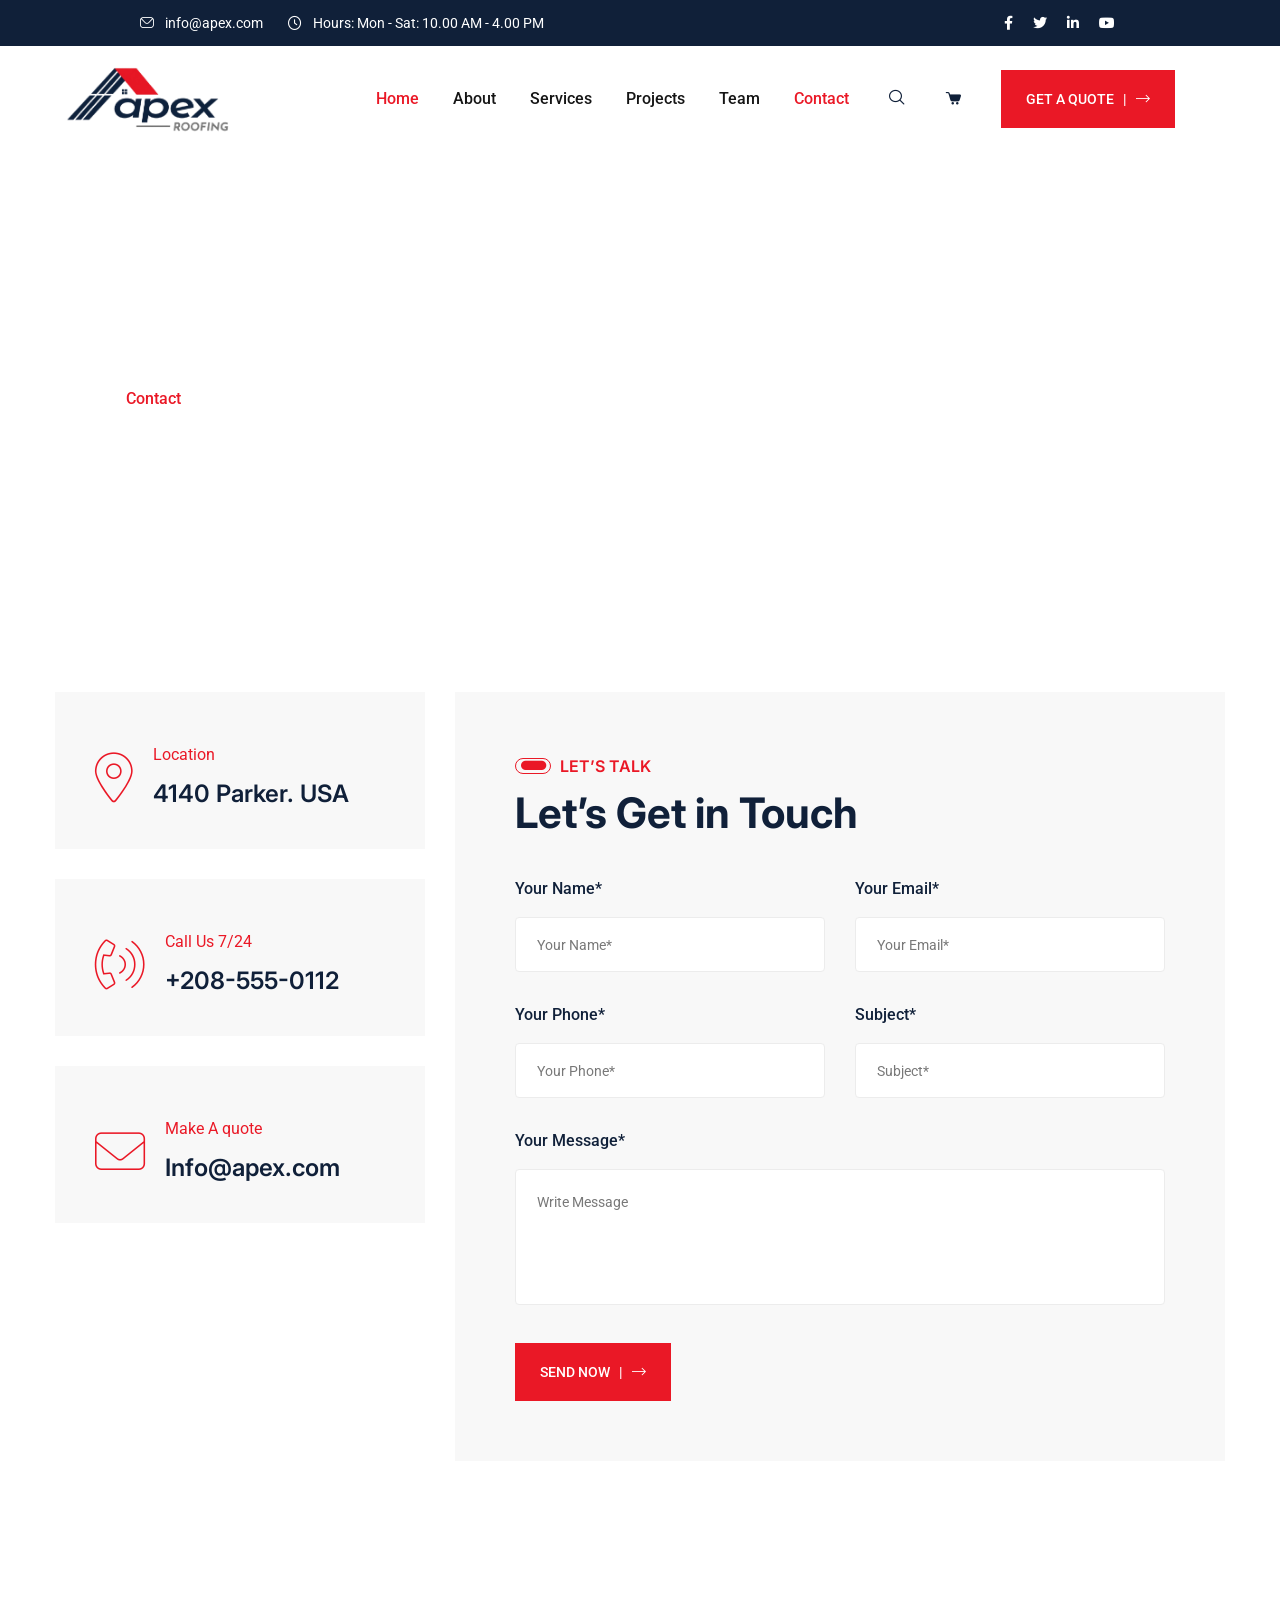
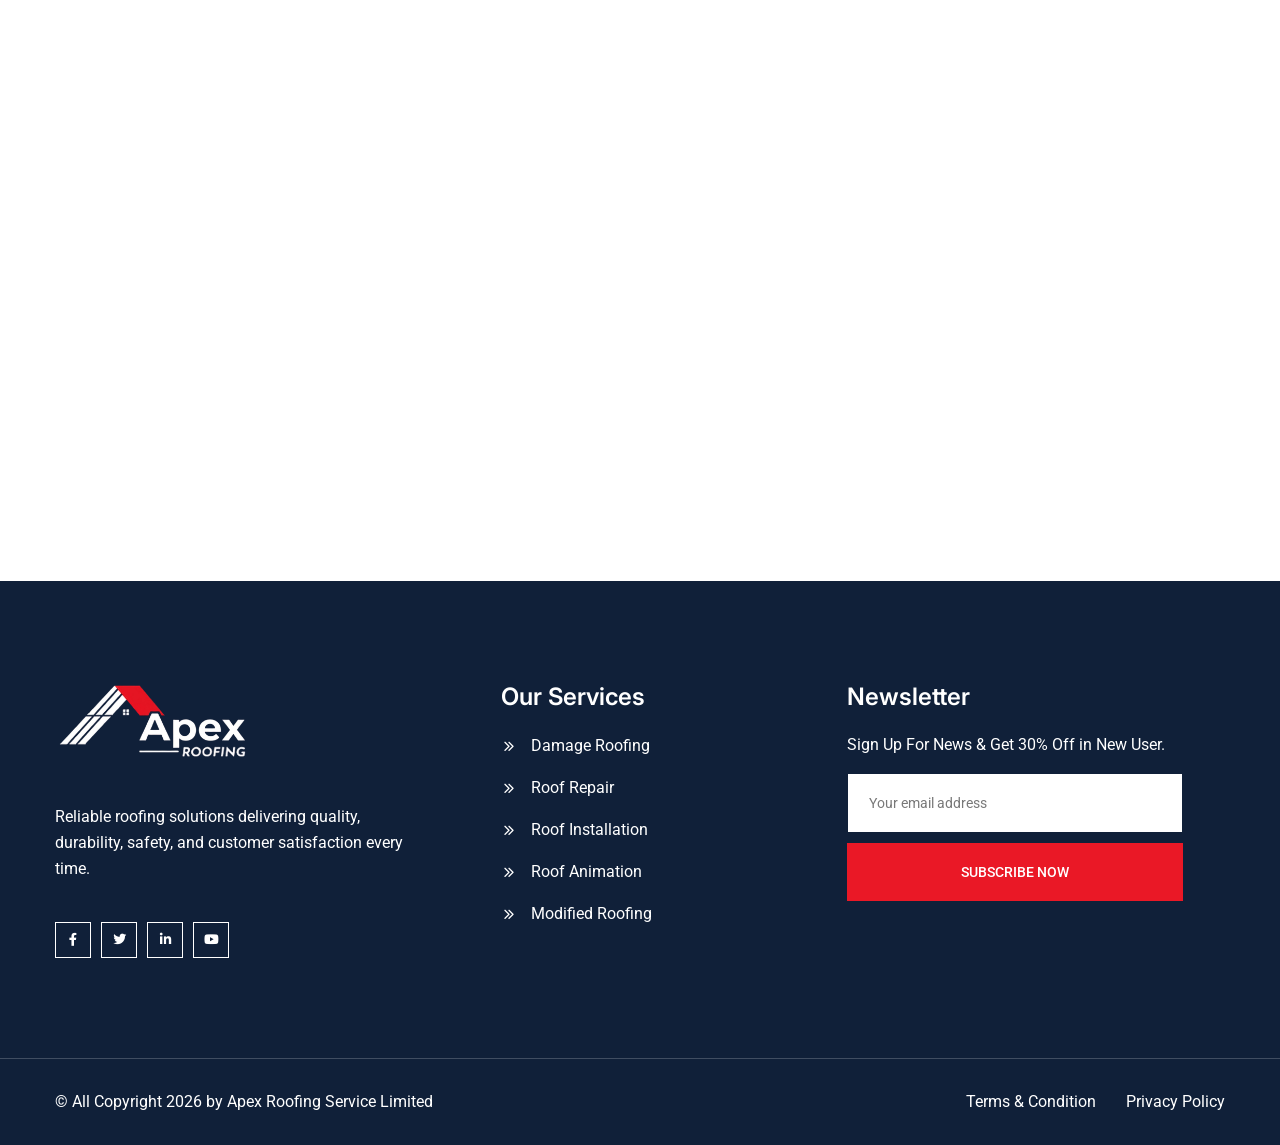
==== contact.html @ 7c9d9580 "Add files via upload" ====
<!doctype html>
<html class="no-js" lang="zxx">



<head>
   <meta charset="utf-8">
   <meta http-equiv="x-ua-compatible" content="ie=edge">
   <title>Apex - Roofing Services</title>
   <meta name="description" content="">
   <meta name="viewport" content="width=device-width, initial-scale=1">

   <!-- Place favicon.ico in the root directory -->
   <link rel="shortcut icon" type="image/x-icon" href="assets/imgs/favicon.svg">
   <!-- CSS here -->
   <link rel="stylesheet" href="assets/css/bootstrap.min.css">
   <link rel="stylesheet" href="assets/css/meanmenu.min.css">
   <link rel="stylesheet" href="assets/css/animate.css">
   <link rel="stylesheet" href="assets/css/swiper.min.css">
   <link rel="stylesheet" href="assets/css/slick.css">
   <link rel="stylesheet" href="assets/css/magnific-popup.css">
   <link rel="stylesheet" href="assets/css/fontawesome-pro.css">
   <link rel="stylesheet" href="assets/css/icomoon.css">
   <link rel="stylesheet" href="assets/css/spacing.css">
   <link rel="stylesheet" href="assets/css/main.css">
</head>

<body>

   <!-- preloader start -->
   <div id="preloader">
      <div class="bd-loader-inner">
         <div class="bd-loader">
            <span class="bd-loader-item"></span>
            <span class="bd-loader-item"></span>
            <span class="bd-loader-item"></span>
            <span class="bd-loader-item"></span>
            <span class="bd-loader-item"></span>
            <span class="bd-loader-item"></span>
            <span class="bd-loader-item"></span>
            <span class="bd-loader-item"></span>
         </div>
      </div>
   </div>
   <!-- preloader start -->

   <!-- Back to top start -->
   <div class="backtotop-wrap cursor-pointer">
      <svg class="backtotop-circle svg-content" width="100%" height="100%" viewBox="-1 -1 102 102">
         <path d="M50,1 a49,49 0 0,1 0,98 a49,49 0 0,1 0,-98" />
      </svg>
   </div>
   <!-- Back to top end -->

   <!-- search area start -->
   <div class="df-search-area">
      <div class="container">
         <div class="row">
            <div class="col-xl-12">
               <div class="df-search-form">
                  <div class="df-search-close text-center mb-20">
                     <button class="df-search-close-btn df-search-close-btn"></button>
                  </div>
                  <form action="#">
                     <div class="df-search-input mb-10">
                        <input type="text" placeholder="Search here...">
                        <button type="submit"><i class="icon-search"></i></button>
                     </div>
                     <div class="df-search-category">
                        <span>Search by : </span>
                        <a href="#">Modified Roofing , </a>
                        <a href="#">Roof Installation, </a>
                        <a href="#">Roof Cornering, </a>
                        <a href="#">Roof Renovation </a>
                     </div>
                  </form>
               </div>
            </div>
         </div>
      </div>
   </div>
   <div class="body-overlay"></div>
   <!-- search area end -->

   <!-- Offcanvas area start -->
   <div class="fix">
      <div class="offcanvas__info">
         <div class="offcanvas__wrapper">
            <div class="offcanvas__content">
               <div class="offcanvas__top mb-40 d-flex justify-content-between align-items-center">
                  <div class="offcanvas__logo">
                     <a href="dashboard.html">
                        <img src="assets/imgs/logo/logo-white.svg" alt="Header Logo">
                     </a>
                  </div>
                  <div class="offcanvas__close">
                     <button>
                        <i class="fal fa-times"></i>
                     </button>
                  </div>
               </div>
               <div class="mobile-menu fix mb-40"></div>
            </div>
         </div>
      </div>
   </div>
   <div class="offcanvas__overlay"></div>
   <div class="offcanvas__overlay-white"></div>
   <!-- Offcanvas area start -->

   <!-- Header area start -->
   <header>
      <div class="container-fluid bg-color-1">
         <div class="header-top">
            <div class="header-top-contact-info">
               <span class="email p-relative"><a href="mailto:info@apex.com">info@apex.com</a></span>
               <span class="time p-relative">Hours: Mon - Sat: 10.00 AM - 4.00 PM</span>
            </div>
            <div class="header-top-socials">
               <span><a href="#"><i class="fab fa-facebook-f"></i></a></span>
               <span><a href="#"><i class="fab fa-twitter"></i></a></span>
               <span><a href="#"><i class="fab fa-linkedin-in"></i></a></span>
               <span><a href="#"><i class="fab fa-youtube"></i></a></span>
            </div>
         </div>
      </div>
      <div id="header-sticky" class="header-area">
         <div class="large-container">
            <div class="mega-menu-wrapper">
               <div class="header-main">
                  <div class="header-left">
                     <div class="header-logo">
                        <a href="index.html">
                           <img src="assets/imgs/logo/logo.png" alt="header logo">
                        </a>
                     </div>                     
                  </div>                  
                  <div class="header-right d-flex justify-content-end">
                     <div class="mean__menu-wrapper d-none d-lg-block">
                        <div class="main-menu">
                           <nav id="mobile-menu">
                              <ul>
                                 <li class="has-dropdown active">
                                    <a href="index.html">Home</a>
                                 </li>  
                                 <li>
                                    <a href="about.html">About</a>
                                 </li>  
                                 <li>
                                    <a href="services.html">Services</a>
                                 </li>
                                 <li>
                                    <a href="projects.html">Projects</a>
                                 </li>
                                 <li>
                                    <a href="team.html">Team</a>
                                 </li>
                                 <li class="active">
                                    <a href="contact.html">Contact</a>
                                 </li>
                              </ul>
                           </nav>
                           <!-- for wp -->
                           <div class="header__hamburger ml-50 d-none">
                              <button type="button" class="hamburger-btn offcanvas-open-btn">
                                 <span>01</span>
                                 <span>01</span>
                                 <span>01</span>
                              </button>
                           </div>
                        </div>
                     </div>
                     <div class="search-toggle-open header-search my-auto">
                        <div class="search-icon">
                           <i class="icon-search"></i>
                        </div>
                     </div>
                     <div class="header-shopping-cart my-auto">
                        <div class="cart-icon">
                           <a href="#"><i class="icon-shopping-cart"></i></a>
                        </div>
                     </div>
                     <div class="header-action d-none d-xl-inline-flex gap-5">
                        <div class="header-link">
                           <a class="primary-btn-1 btn-hover" href="contact.html">
                              GET A QUOTE &nbsp; | <i class="icon-right-arrow"></i>
                              <span style="top: 147.172px; left: 108.5px;"></span>
                           </a>
                        </div>
                     </div>
                     <div class="header-action">
                        <div class="header-link-1">
                          <div class="icon">
                           <i class="fal fa-phone-volume"></i>
                          </div>
                          <div class="content">
                           <span>Call Us Now</span>
                              <h6><a href="tel:2085550112">+208-555-0112</a></h6>
                          </div>
                        </div>
                     </div>
                     <div class="header__hamburger d-xl-none my-auto">
                        <div class="sidebar__toggle">
                           <a class="bar-icon" href="javascript:void(0)">
                              <i class="fa-light fa-bars-sort"></i>
                           </a>
                        </div>
                     </div>
                  </div>
               </div>
            </div>
         </div>
      </div>
   </header>
   <!-- Header area end --> 


 <main>
   
 <!-- Breadcrumb area start --> 
<div class="breadcrumb__area theme-bg-1 p-relative pt-160 pb-160">
   <div class="breadcrumb__thumb" data-background="assets/imgs/resources/page-title-bg-1.png"></div>
   <div class="breadcrumb__thumb_2" data-background="assets/imgs/resources/page-title-bg-2.png"></div>
   <div class="breadcrumb__thumb_3" data-background="assets/imgs/shapes/shape-53.png"></div>
   <div class="small-container">
      <div class="row justify-content-center">
         <div class="col-xxl-12">
            <div class="breadcrumb__wrapper p-relative">
               <h2 class="breadcrumb__title">Contact</h2>
               <div class="breadcrumb__menu">
                  <nav>
                     <ul>
                        <li><span><a href="index.html">Home</a></span></li>
                        <li><span>Contact</span></li>
                     </ul>
                  </nav>
               </div>
            </div>
         </div>
      </div>
   </div>
</div>
 <!-- Breadcrumb area end --> 

 <section class="contact-page-section section-space">
   <div class="small-container">
      <div class="row">
         <div class="col-xxl-4 col-xl-4 col-lg-4">
            <div class="contact-p-info-area">
               <div class="contact-box mb-30">
                  <div class="icon-1">
                     <i class="fat fa-location-dot"></i>
                  </div>
                  <div class="info">
                     <span>Location</span>
                     <h4>4140 Parker. USA </h4>
                  </div>
               </div>
               <div class="contact-box mb-30">
                  <div class="icon-1">
                     <i class="fat fa-phone-volume"></i>
                  </div>
                  <div class="info">
                     <span>Call Us 7/24</span>
                     <h4><a href="tel:2085550112">+208-555-0112</a></h4>
                  </div>
               </div>
               <div class="contact-box">
                  <div class="icon-1">
                     <i class="fat fa-envelope"></i>
                  </div>
                  <div class="info">
                     <span>Make A quote</span>
                     <h4><a href="mailto:Info@apex.com">Info@apex.com</a></h4>
                  </div>
               </div>
            </div>
         </div>
         <div class="col-xxl-8 col-xl-8 col-lg-8">
            <div class="contact-page-form-area">
               <div class="title-box mb-40 wow fadeInLeft" data-wow-delay=".5s">
                  <span class="section-sub-title">LET’S TALK</span>
                  <h3 class="section-title mt-10">Let’s Get in Touch</h3>
               </div>
               <div class="contact-page-form">
                  <form action="#">
                     <div class="row">
                        <div class="col-lg-6">
                           <label>Your Name*</label>
                           <input type="text" placeholder="Your Name*" required>
                        </div>
                        <div class="col-lg-6">
                           <label>Your Email*</label>
                           <input type="email" placeholder="Your Email*" required>
                        </div>
                        <div class="col-lg-6">
                           <label>Your Phone*</label>
                           <input type="tel" placeholder="Your Phone*" required>
                        </div>
                        <div class="col-lg-6">
                           <label>Subject*</label>
                           <input type="text" placeholder="Subject*" required>
                        </div>
                        <div class="col-lg-12">
                           <label>Your Message*</label>
                           <textarea name="message" placeholder="Write Message" required></textarea>
                        </div>
                        <div class="col-lg-12">
                           <button  type="submit" class="primary-btn-1 btn-hover">
                              Send Now &nbsp; | <i class="icon-right-arrow"></i>
                              <span style="top: 147.172px; left: 108.5px;"></span>
                           </button>
                        </div>
                     </div>
                  </form>
               </div>
            </div>
         </div>
      </div>
   </div>
 </section>

 <div class="container-fluid g-0 fix">
   <div class="row">
      <div class="col-xxl-12">
         <div class="contact-map">
            <iframe src="https://www.google.com/maps/embed?pb=!1m14!1m12!1m3!1d4216.433331900906!2d90.36996032419312!3d23.83718617432321!2m3!1f0!2f0!3f0!3m2!1i1024!2i768!4f13.1!5e0!3m2!1sen!2sbd!4v1693682874850!5m2!1sen!2sbd"></iframe>
         </div>
      </div>
   </div>
</div>


 </main>     

   <!-- Footer area start -->
   <footer>
      <div class="footer-main bg-color-1">
         <div class="footer-top section-space-medium">
            <div class="small-container">
               <div class="row g-4">
                  <div class="col-xxl-3 col-xl-3 col-lg-3 col-md-6">
                     <div class="footer-widget-1">
                        <figure class="image">
                           <img style="width:200px;" src="assets/imgs/logo/logowhite.png" alt="">
                        </figure>
                        <p class="mt-40 mb-40">
                           Reliable roofing solutions delivering quality, durability, safety, and customer satisfaction every time.
                        </p>
                        <div class="footer-socials">
                           <span><a href="#"><i class="fab fa-facebook-f"></i></a></span>
                           <span><a href="#"><i class="fab fa-twitter"></i></a></span>
                           <span><a href="#"><i class="fab fa-linkedin-in"></i></a></span>
                           <span><a href="#"><i class="fab fa-youtube"></i></a></span>
                        </div>
                     </div>
                  </div>
                  <div class="col-xxl-3 col-xl-3 col-lg-3 col-md-6">
                     <div class="footer-widget-2 pl-50">
                        <h4 class="mb-20 footer-title">Our Services</h4>
                        <ul class="service-list">
                           <li><a href="service-details.html">Damage Roofing</a></li>
                           <li><a href="service-details.html">Roof Repair</a></li>
                           <li><a href="service-details.html">Roof Installation</a></li>
                           <li><a href="service-details.html">Roof Animation</a></li>
                           <li><a href="service-details.html">Modified Roofing</a></li>
                        </ul>
                     </div>
                  </div>
                  <div class="col-xxl-3 col-xl-3 col-lg-3 col-md-6">
                     <div class="footer-widget-4 pr-30">
                        <h4 class="mb-20 footer-title">Newsletter</h4>
                        <p>Sign Up For News & Get 30% Off
                           in New User.</p>
                         <div class="footer-subscribe">
                           <form action="#">
                              <input type="email" name="email" placeholder="Your email address" required>
                              <button  type="submit" class="primary-btn-1 btn-hover">
                                 SUBSCRIBE NOW
                                 <span style="top: 147.172px; left: 108.5px;"></span>
                              </button>
                           </form>
                         </div>  
                     </div>
                  </div>
               </div>
            </div>
         </div>
         <div class="small-container">
            <div class="footer-bottom pt-30 pb-30">
               <div class="left-area">
                  <span>© All Copyright 2026 by <a href="#">Apex Roofing Service Limited</a></span>
               </div>
               <div class="right-area">
                  <span><a href="#">Terms & Condition</a></span>
                  <span><a href="#">Privacy Policy</a></span>
               </div>
            </div> 
         </div>     
      </div>
   </footer>
   <!-- Footer area end -->
   

   <!-- JS here -->
   <script src="assets/js/jquery-3.6.0.min.js"></script>
   <script src="assets/js/waypoints.min.js"></script>
   <script src="assets/js/bootstrap.bundle.min.js"></script>
   <script src="assets/js/meanmenu.min.js"></script>
   <script src="assets/js/swiper.min.js"></script>
   <script src="assets/js/slick.min.js"></script>
   <script src="assets/js/magnific-popup.min.js"></script>
   <script src="assets/js/counterup.js"></script>
   <script src="assets/js/wow.js"></script>
   <script src="assets/js/main.js"></script>

</body>


</html>
---- assets/css/icomoon.css ----
@font-face {
  font-family: 'icomoon';
  src:  url('../fonts/icomoone747.eot?9goitm');
  src:  url('../fonts/icomoone747.eot?9goitm#iefix') format('embedded-opentype'),
    url('../fonts/icomoone747.ttf?9goitm') format('truetype'),
    url('../fonts/icomoone747.woff?9goitm') format('woff');
  font-weight: normal;
  font-style: normal;
  font-display: block;
}

[class^="icon-"], [class*=" icon-"] {
  /* use !important to prevent issues with browser extensions that change fonts */
  font-family: 'icomoon' !important;
  speak: never;
  font-style: normal;
  font-weight: normal;
  font-variant: normal;
  text-transform: none;
  line-height: 1;

  /* Better Font Rendering =========== */
  -webkit-font-smoothing: antialiased;
  -moz-osx-font-smoothing: grayscale;
}

.icon-roof-9:before {
  content: "\e92d";
}
.icon-shape:before {
  content: "\e92c";
}
.icon-arrow-left-angle:before {
  content: "\e900";
}
.icon-arrow-right-angle:before {
  content: "\e901";
}
.icon-arrow-right-double:before {
  content: "\e902";
}
.icon-arrow-up:before {
  content: "\e903";
}
.icon-calendar:before {
  content: "\e904";
}
.icon-calendar-1:before {
  content: "\e905";
}
.icon-call:before {
  content: "\e906";
}
.icon-comma-double:before {
  content: "\e907";
}
.icon-dollar-tag:before {
  content: "\e908";
}
.icon-download:before {
  content: "\e909";
}
.icon-email:before {
  content: "\e90a";
}
.icon-engineer:before {
  content: "\e90b";
}
.icon-hammer:before {
  content: "\e90c";
}
.icon-help:before {
  content: "\e90d";
}
.icon-home:before {
  content: "\e90e";
}
.icon-home-1:before {
  content: "\e90f";
}
.icon-mail:before {
  content: "\e910";
}
.icon-map-pin:before {
  content: "\e911";
}
.icon-phone:before {
  content: "\e912";
}
.icon-play:before {
  content: "\e913";
}
.icon-prize:before {
  content: "\e914";
}
.icon-prize-1:before {
  content: "\e915";
}
.icon-prize-box:before {
  content: "\e916";
}
.icon-quote:before {
  content: "\e917";
}
.icon-right-arrow:before {
  content: "\e918";
}
.icon-roof:before {
  content: "\e919";
}
.icon-roof-2:before {
  content: "\e91a";
}
.icon-roof-3:before {
  content: "\e91b";
}
.icon-roof-4:before {
  content: "\e91c";
}
.icon-roof-5:before {
  content: "\e91d";
}
.icon-roof-6:before {
  content: "\e91e";
}
.icon-roof-7:before {
  content: "\e91f";
}
.icon-roof-8:before {
  content: "\e920";
}
.icon-round-check:before {
  content: "\e921";
}
.icon-search:before {
  content: "\e922";
}
.icon-search-1:before {
  content: "\e923";
}
.icon-share:before {
  content: "\e924";
}
.icon-shopping-cart:before {
  content: "\e925";
}
.icon-tag:before {
  content: "\e926";
}
.icon-target:before {
  content: "\e927";
}
.icon-team:before {
  content: "\e928";
}
.icon-team-1:before {
  content: "\e929";
}
.icon-user-1:before {
  content: "\e92a";
}
.icon-watch:before {
  content: "\e92b";
}
---- assets/css/spacing.css ----
.mt-5{
    margin-top:5px !important
}
.mt-10{
    margin-top:10px
}
.mt-15{
    margin-top:15px
}
.mt-20{
    margin-top:20px
}
.mt-25{
    margin-top:25px
}
.mt-30{
    margin-top:30px
}
.mt-35{
    margin-top:35px
}
.mt-40{
    margin-top:40px
}
.mt-45{
    margin-top:45px
}
.mt-50{
    margin-top:50px
}
.mt-55{
    margin-top:55px
}
.mt-60{
    margin-top:60px
}
.mt-65{
    margin-top:65px
}
.mt-70{
    margin-top:70px
}
.mt-75{
    margin-top:75px
}
.mt-80{
    margin-top:80px
}
.mt-85{
    margin-top:85px
}
.mt-90{
    margin-top:90px
}
.mt-95{
    margin-top:95px
}
.mt-100{
    margin-top:100px
}
.mt-105{
    margin-top:105px
}
.mt-110{
    margin-top:110px
}
.mt-115{
    margin-top:115px
}
.mt-120{
    margin-top:120px
}
.mt-125{
    margin-top:125px
}
.mt-130{
    margin-top:130px
}
.mt-135{
    margin-top:135px
}
.mt-140{
    margin-top:140px
}
.mt-145{
    margin-top:145px
}
.mt-150{
    margin-top:150px
}
.mt-155{
    margin-top:155px
}
.mt-160{
    margin-top:160px
}
.mt-165{
    margin-top:165px
}
.mt-170{
    margin-top:170px
}
.mt-175{
    margin-top:175px
}
.mt-180{
    margin-top:180px
}
.mt-185{
    margin-top:185px
}
.mt-190{
    margin-top:190px
}
.mt-195{
    margin-top:195px
}
.mt-200{
    margin-top:200px
}
.mb-5{
    margin-bottom:5px !important
}
.mb-10{
    margin-bottom:10px
}
.mb-15{
    margin-bottom:15px
}
.mb-20{
    margin-bottom:20px
}
.mb-25{
    margin-bottom:25px
}
.mb-30{
    margin-bottom:30px
}
.mb-35{
    margin-bottom:35px
}
.mb-40{
    margin-bottom:40px
}
.mb-45{
    margin-bottom:45px
}
.mb-50{
    margin-bottom:50px
}
.mb-55{
    margin-bottom:55px
}
.mb-60{
    margin-bottom:60px
}
.mb-65{
    margin-bottom:65px
}
.mb-70{
    margin-bottom:70px
}
.mb-75{
    margin-bottom:75px
}
.mb-80{
    margin-bottom:80px
}
.mb-85{
    margin-bottom:85px
}
.mb-90{
    margin-bottom:90px
}
.mb-95{
    margin-bottom:95px
}
.mb-100{
    margin-bottom:100px
}
.mb-105{
    margin-bottom:105px
}
.mb-110{
    margin-bottom:110px
}
.mb-115{
    margin-bottom:115px
}
.mb-120{
    margin-bottom:120px
}
.mb-125{
    margin-bottom:125px
}
.mb-130{
    margin-bottom:130px
}
.mb-135{
    margin-bottom:135px
}
.mb-140{
    margin-bottom:140px
}
.mb-145{
    margin-bottom:145px
}
.mb-150{
    margin-bottom:150px
}
.mb-155{
    margin-bottom:155px
}
.mb-160{
    margin-bottom:160px
}
.mb-165{
    margin-bottom:165px
}
.mb-170{
    margin-bottom:170px
}
.mb-175{
    margin-bottom:175px
}
.mb-180{
    margin-bottom:180px
}
.mb-185{
    margin-bottom:185px
}
.mb-190{
    margin-bottom:190px
}
.mb-195{
    margin-bottom:195px
}
.mb-200{
    margin-bottom:200px
}
.ml-5{
    margin-inline-start:5px
}
.ml-10{
    margin-inline-start:10px
}
.ml-15{
    margin-inline-start:15px
}
.ml-20{
    margin-inline-start:20px
}
.ml-25{
    margin-inline-start:25px
}
.ml-30{
    margin-inline-start:30px
}
.ml-35{
    margin-inline-start:35px
}
.ml-40{
    margin-inline-start:40px
}
.ml-45{
    margin-inline-start:45px
}
.ml-50{
    margin-inline-start:50px
}
.ml-55{
    margin-inline-start:55px
}
.ml-60{
    margin-inline-start:60px
}
.ml-65{
    margin-inline-start:65px
}
.ml-70{
    margin-inline-start:70px
}
.ml-75{
    margin-inline-start:75px
}
.ml-80{
    margin-inline-start:80px
}
.ml-85{
    margin-inline-start:85px
}
.ml-90{
    margin-inline-start:90px
}
.ml-95{
    margin-inline-start:95px
}
.ml-100{
    margin-inline-start:100px
}
.ml-105{
    margin-inline-start:105px
}
.ml-110{
    margin-inline-start:110px
}
.ml-115{
    margin-inline-start:115px
}
.ml-120{
    margin-inline-start:120px
}
.ml-125{
    margin-inline-start:125px
}
.ml-130{
    margin-inline-start:130px
}
.ml-135{
    margin-inline-start:135px
}
.ml-140{
    margin-inline-start:140px
}
.ml-145{
    margin-inline-start:145px
}
.ml-150{
    margin-inline-start:150px
}
.ml-155{
    margin-inline-start:155px
}
.ml-160{
    margin-inline-start:160px
}
.ml-165{
    margin-inline-start:165px
}
.ml-170{
    margin-inline-start:170px
}
.ml-175{
    margin-inline-start:175px
}
.ml-180{
    margin-inline-start:180px
}
.ml-185{
    margin-inline-start:185px
}
.ml-190{
    margin-inline-start:190px
}
.ml-195{
    margin-inline-start:195px
}
.ml-200{
    margin-inline-start:200px
}
.mr-5{
    margin-inline-end:5px
}
.mr-10{
    margin-inline-end:10px
}
.mr-15{
    margin-inline-end:15px
}
.mr-20{
    margin-inline-end:20px
}
.mr-25{
    margin-inline-end:25px
}
.mr-30{
    margin-inline-end:30px
}
.mr-35{
    margin-inline-end:35px
}
.mr-40{
    margin-inline-end:40px
}
.mr-45{
    margin-inline-end:45px
}
.mr-50{
    margin-inline-end:50px
}
.mr-55{
    margin-inline-end:55px
}
.mr-60{
    margin-inline-end:60px
}
.mr-65{
    margin-inline-end:65px
}
.mr-70{
    margin-inline-end:70px
}
.mr-75{
    margin-inline-end:75px
}
.mr-80{
    margin-inline-end:80px
}
.mr-85{
    margin-inline-end:85px
}
.mr-90{
    margin-inline-end:90px
}
.mr-95{
    margin-inline-end:95px
}
.mr-100{
    margin-inline-end:100px
}
.mr-105{
    margin-inline-end:105px
}
.mr-110{
    margin-inline-end:110px
}
.mr-115{
    margin-inline-end:115px
}
.mr-120{
    margin-inline-end:120px
}
.mr-125{
    margin-inline-end:125px
}
.mr-130{
    margin-inline-end:130px
}
.mr-135{
    margin-inline-end:135px
}
.mr-140{
    margin-inline-end:140px
}
.mr-145{
    margin-inline-end:145px
}
.mr-150{
    margin-inline-end:150px
}
.mr-155{
    margin-inline-end:155px
}
.mr-160{
    margin-inline-end:160px
}
.mr-165{
    margin-inline-end:165px
}
.mr-170{
    margin-inline-end:170px
}
.mr-175{
    margin-inline-end:175px
}
.mr-180{
    margin-inline-end:180px
}
.mr-185{
    margin-inline-end:185px
}
.mr-190{
    margin-inline-end:190px
}
.mr-195{
    margin-inline-end:195px
}
.mr-200{
    margin-inline-end:200px
}
.pt-5{
    padding-top:5px !important
}
.pt-10{
    padding-top:10px
}
.pt-15{
    padding-top:15px
}
.pt-20{
    padding-top:20px
}
.pt-25{
    padding-top:25px
}
.pt-30{
    padding-top:30px
}
.pt-35{
    padding-top:35px
}
.pt-40{
    padding-top:40px
}
.pt-45{
    padding-top:45px
}
.pt-50{
    padding-top:50px
}
.pt-55{
    padding-top:55px
}
.pt-60{
    padding-top:60px
}
.pt-65{
    padding-top:65px
}
.pt-70{
    padding-top:70px
}
.pt-75{
    padding-top:75px
}
.pt-80{
    padding-top:80px
}
.pt-85{
    padding-top:85px
}
.pt-90{
    padding-top:90px
}
.pt-95{
    padding-top:95px
}
.pt-100{
    padding-top:100px
}
.pt-105{
    padding-top:105px
}
.pt-110{
    padding-top:110px
}
.pt-115{
    padding-top:115px
}
.pt-120{
    padding-top:120px
}
.pt-125{
    padding-top:125px
}
.pt-130{
    padding-top:130px
}
.pt-135{
    padding-top:135px
}
.pt-140{
    padding-top:140px
}
.pt-145{
    padding-top:145px
}
.pt-150{
    padding-top:150px
}
.pt-155{
    padding-top:155px
}
.pt-160{
    padding-top:160px
}
.pt-165{
    padding-top:165px
}
.pt-170{
    padding-top:170px
}
.pt-175{
    padding-top:175px
}
.pt-180{
    padding-top:180px
}
.pt-185{
    padding-top:185px
}
.pt-190{
    padding-top:190px
}
.pt-195{
    padding-top:195px
}
.pt-200{
    padding-top:200px
}
.pb-5{
    padding-bottom:5px !important
}
.pb-10{
    padding-bottom:10px
}
.pb-15{
    padding-bottom:15px
}
.pb-20{
    padding-bottom:20px
}
.pb-25{
    padding-bottom:25px
}
.pb-30{
    padding-bottom:30px
}
.pb-35{
    padding-bottom:35px
}
.pb-40{
    padding-bottom:40px
}
.pb-45{
    padding-bottom:45px
}
.pb-50{
    padding-bottom:50px
}
.pb-55{
    padding-bottom:55px
}
.pb-60{
    padding-bottom:60px
}
.pb-65{
    padding-bottom:65px
}
.pb-70{
    padding-bottom:70px
}
.pb-75{
    padding-bottom:75px
}
.pb-80{
    padding-bottom:80px
}
.pb-85{
    padding-bottom:85px
}
.pb-90{
    padding-bottom:90px
}
.pb-95{
    padding-bottom:95px
}
.pb-100{
    padding-bottom:100px
}
.pb-105{
    padding-bottom:105px
}
.pb-110{
    padding-bottom:110px
}
.pb-115{
    padding-bottom:115px
}
.pb-120{
    padding-bottom:120px
}
.pb-125{
    padding-bottom:125px
}
.pb-130{
    padding-bottom:130px
}
.pb-135{
    padding-bottom:135px
}
.pb-140{
    padding-bottom:140px
}
.pb-145{
    padding-bottom:145px
}
.pb-150{
    padding-bottom:150px
}
.pb-155{
    padding-bottom:155px
}
.pb-160{
    padding-bottom:160px
}
.pb-165{
    padding-bottom:165px
}
.pb-170{
    padding-bottom:170px
}
.pb-175{
    padding-bottom:175px
}
.pb-180{
    padding-bottom:180px
}
.pb-185{
    padding-bottom:185px
}
.pb-190{
    padding-bottom:190px
}
.pb-195{
    padding-bottom:195px
}
.pb-200{
    padding-bottom:200px
}
.pl-5{
    padding-inline-start:5px
}
.pl-10{
    padding-inline-start:10px
}
.pl-15{
    padding-inline-start:15px
}
.pl-20{
    padding-inline-start:20px
}
.pl-25{
    padding-inline-start:25px
}
.pl-30{
    padding-inline-start:30px
}
.pl-35{
    padding-inline-start:35px
}
.pl-40{
    padding-inline-start:40px
}
.pl-45{
    padding-inline-start:45px
}
.pl-50{
    padding-inline-start:50px
}
.pl-55{
    padding-inline-start:55px
}
.pl-60{
    padding-inline-start:60px
}
.pl-65{
    padding-inline-start:65px
}
.pl-70{
    padding-inline-start:70px
}
.pl-75{
    padding-inline-start:75px
}
.pl-80{
    padding-inline-start:80px
}
.pl-85{
    padding-inline-start:85px
}
.pl-90{
    padding-inline-start:90px
}
.pl-95{
    padding-inline-start:95px
}
.pl-100{
    padding-inline-start:100px
}
.pl-105{
    padding-inline-start:105px
}
.pl-110{
    padding-inline-start:110px
}
.pl-115{
    padding-inline-start:115px
}
.pl-120{
    padding-inline-start:120px
}
.pl-125{
    padding-inline-start:125px
}
.pl-130{
    padding-inline-start:130px
}
.pl-135{
    padding-inline-start:135px
}
.pl-140{
    padding-inline-start:140px
}
.pl-145{
    padding-inline-start:145px
}
.pl-150{
    padding-inline-start:150px
}
.pl-155{
    padding-inline-start:155px
}
.pl-160{
    padding-inline-start:160px
}
.pl-165{
    padding-inline-start:165px
}
.pl-170{
    padding-inline-start:170px
}
.pl-175{
    padding-inline-start:175px
}
.pl-180{
    padding-inline-start:180px
}
.pl-185{
    padding-inline-start:185px
}
.pl-190{
    padding-inline-start:190px
}
.pl-195{
    padding-inline-start:195px
}
.pl-200{
    padding-inline-start:200px
}
.pr-5{
    padding-inline-end:5px
}
.pr-10{
    padding-inline-end:10px
}
.pr-15{
    padding-inline-end:15px
}
.pr-20{
    padding-inline-end:20px
}
.pr-25{
    padding-inline-end:25px
}
.pr-30{
    padding-inline-end:30px
}
.pr-35{
    padding-inline-end:35px
}
.pr-40{
    padding-inline-end:40px
}
.pr-45{
    padding-inline-end:45px
}
.pr-50{
    padding-inline-end:50px
}
.pr-55{
    padding-inline-end:55px
}
.pr-60{
    padding-inline-end:60px
}
.pr-65{
    padding-inline-end:65px
}
.pr-70{
    padding-inline-end:70px
}
.pr-75{
    padding-inline-end:75px
}
.pr-80{
    padding-inline-end:80px
}
.pr-85{
    padding-inline-end:85px
}
.pr-90{
    padding-inline-end:90px
}
.pr-95{
    padding-inline-end:95px
}
.pr-100{
    padding-inline-end:100px
}
.pr-105{
    padding-inline-end:105px
}
.pr-110{
    padding-inline-end:110px
}
.pr-115{
    padding-inline-end:115px
}
.pr-120{
    padding-inline-end:120px
}
.pr-125{
    padding-inline-end:125px
}
.pr-130{
    padding-inline-end:130px
}
.pr-135{
    padding-inline-end:135px
}
.pr-140{
    padding-inline-end:140px
}
.pr-145{
    padding-inline-end:145px
}
.pr-150{
    padding-inline-end:150px
}
.pr-155{
    padding-inline-end:155px
}
.pr-160{
    padding-inline-end:160px
}
.pr-165{
    padding-inline-end:165px
}
.pr-170{
    padding-inline-end:170px
}
.pr-175{
    padding-inline-end:175px
}
.pr-180{
    padding-inline-end:180px
}
.pr-185{
    padding-inline-end:185px
}
.pr-190{
    padding-inline-end:190px
}
.pr-195{
    padding-inline-end:195px
}
.pr-200{
    padding-inline-end:200px
}
---- assets/css/main.css ----
/*-----------------------------------------------------------------------------------

  Theme Name: Apex - Roofing Services
  Author: Ashiqur Rahman

-----------------------------------------------------------------------------------

/************ TABLE OF CONTENTS ***************

1	THEME DEFAULT CSS START
2	TYPOGRAPHY CSS START 
3	BOOTSTRAP CUSTOMIZE
4	COMMON CLASSES CSS START 
5	MFP CUSTOMIZE
6	BODY OVERLAY 
7	OFFCANVAS CSS START
8	SECTION TITLE CSS START
9	SECTION SUB TITLE CSS START
10	SPACE CSS START
11	BACKTOTOP CSS START
12	PRELOADER CSS START
13	MEAN MENU CSS START
14	SEARCH CSS START
15	MENU CSS START
16	HEADER CSS START
17	BUTTON CSS START
18	FOOTER CSS START
19	BANNER CSS START
20	ABOUT US CSS START
21	SERVICE SLIDER CSS START
22	CTA 1 CSS START
23	PROJECT SLIDER CSS START
24	TEAM CSS START
25	CHOOSE CSS START
26	TESTIMONIALS CSS START
27	BLOG STYLE ONE CSS START
28	BRAND CSS START
29	BANNER TWO CSS START
30	FEATURES CSS START
31	ABOUT US 2 CSS START
32	SERVICE TAB CSS START
33	WORK PROCESS CSS START
34	TEXT SLIDER CSS START
35	PROJECT SLIDER CSS START
36	TESTIMONIALS TWO CSS START
37	ICON BOX COUNTER CSS START
38	HELP FORM CSS START
39	BLOG STYLE TWO CSS START
40	FOOTER STYLE TWO CSS START
41	BANNER STYLE THREE CSS START
42	ABOUT THREE CSS START
43	HELP FORM THREE CSS START
44	SERVICE THREE CSS START
45	CHOOSE THREE CSS START
46	FAQ CSS START
47	DARK VERSION CSS START
48	PAGE TITLE CSS START
49	MAP CSS START
50	SERVICE PAGE CSS START
51	PROJECTS PAGE CSS START
52	TEAM DETAILS CSS START
53	PAGINATION CSS START
54	BLOG DETAILS CSS START
55	CONTACT PAGE CSS START
56	ANIMATION CSS START


**********************************************/

/*----------------------------------------*/
/*  01. THEME DEFAULT CSS START
/*----------------------------------------*/


@import url('https://fonts.googleapis.com/css2?family=Inter:wght@300;400;500;600;700;800&amp;display=swap');

@import url('https://fonts.googleapis.com/css2?family=Roboto:ital,wght@0,300;0,400;0,500;0,700;1,300;1,400;1,500;1,700&amp;display=swap');


.main-menu ul li.has-dropdown > a::after, .main-menu ul li .submenu, .main-menu ul li .mega-menu, .main-menu ul li .mega-menu li ul li a::before, .df-search-area, .mean-container .mean-nav ul li > a > i, .mean-container .mean-nav ul li a.mean-expand.mean-clicked i, .offcanvas__contact-icon i, .offcanvas__overlay, .fill-btn.has-border i, a,
.btn,
button,
span,
svg,
p,
input,
select,
textarea,
li,
img,
.transition-3,
h1,
h2,
h3,
h4,
h5,
h6, i[class^=flaticon-], .body__overlay {
  -webkit-transition: all 0.3s 0s ease-out;
  -moz-transition: all 0.3s 0s ease-out;
  -ms-transition: all 0.3s 0s ease-out;
  -o-transition: all 0.3s 0s ease-out;
  transition: all 0.3s 0s ease-out;
}

/* variables */

:root { 
  --primary-font: 'Inter', sans-serif;
  --secondary-font: 'Roboto', sans-serif;
 
  --theme-color: #EA1826;
  --theme-color-1: #102039;
}

* {
  margin: 0;
  padding: 0;
  -webkit-box-sizing: border-box;
  box-sizing: border-box;
}

html {
  font-size: 10px;
  scroll-behavior: smooth;
}

/*---------------------------------
    Typography css start 
---------------------------------*/
body {
  font-family: var(--secondary-font);
  font-size: 16px;
  font-weight: normal;
  color: var(--theme-color-1);
  line-height: 26px;
}

h1,
h2,
h3,
h4,
h5,
h6 {
  font-family: var(--primary-font);
  color: var(--theme-color-1);
  margin-top: 0px;
  line-height: 1.3;
  margin-bottom: 0;
  font-weight: 600;
}

h1 {
  font-size: 64px;
}

h2 {
  font-size: 55px;
}

h3 {
  font-size: 36px;
}

h4 {
  font-size: 24px;
}

h5 {
  font-size: 22px;
}

h6 {
  font-size: 18px;
}

ul {
  margin: 0px;
  padding: 0px;
  list-style: none;
}

p {
  color: #787878;
  font-size: 16px;
  font-weight: 400;
  margin-bottom: 15px;
  line-height: 26px;
}

a {
  text-decoration: none;
}

a:focus,
.button:focus {
  text-decoration: none;
  outline: none;
}

a:focus,
a:hover {
  color: inherit;
  text-decoration: none;
}

a,
button {
  color: inherit;
  outline: none;
  border: none;
  background: transparent;
}

img {
  max-width: 100%;
  height: auto;
  object-fit: cover;
}

button:hover {
  cursor: pointer;
}

button:focus {
  outline: 0;
}

.uppercase {
  text-transform: uppercase;
}

.capitalize {
  text-transform: capitalize;
}

hr:not([size]) {
  margin: 0;
  border-color: rgba(22, 22, 22, 0.1);
  opacity: 1;
  border-width: 1px;
}

input[type=text],
input[type=email],
input[type=tel],
input[type=number],
input[type=password],
textarea {
  outline: none;
  background-color: #fff;
  height: 65px;
  width: 100%;
  line-height: 65px;
  font-size: 16px;
  color: var(--theme-color);
  padding-left: 21px;
  padding-right: 21px;
  border-radius: 5px;
  border: 1px solid var(--theme-color-1);
}

*::-moz-selection {
  background: #151515;
  color: #fff;
  text-shadow: none;
}

::-moz-selection {
  background: #151515;
  color: #fff;
  text-shadow: none;
}

::selection {
  background: #151515;
  color: #fff;
  text-shadow: none;
}

*::-moz-placeholder {
  color: #787878;
  opacity: 1;
  font-size: 14px;
}

*::placeholder {
  color: #787878;
  opacity: 1;
  font-size: 14px;
}

/*----------------------------------------
   Bootstrap customize
-----------------------------------------*/
.container, .container-fluid, .container-lg, .container-md, .container-sm, .container-xl, .container-xxl {
  --bs-gutter-x: 3rem;
}

.row {
  --bs-gutter-x: 3rem;
}

figure{
  margin: 0 !important;
}

@media (min-width: 1441px) {
  .container,
  .container-lg,
  .container-md,
  .container-sm,
  .container-xl,
  .container-xxl {
    max-width: 1350px;
  }
}
.large-container {
  max-width: 1620px;
  margin: 0 auto;
  padding: 0 15px;
}

.large-container-1 {
  max-width: 1740px;
  margin: 0 0 0 auto;
  padding: 0 15px;
}

.small-container {
  max-width: 1200px;
  margin: 0 auto;
  padding: 0 15px;
}

.g-40,
.gx-40 {
  --bs-gutter-x: 40px;
}

.g-40,
.gy-40 {
  --bs-gutter-y: 40px;
}

.g-50,
.gx-50 {
  --bs-gutter-x: 50px;
}

.g-50,
.gy-50 {
  --bs-gutter-y: 50px;
}

.g-60,
.gy-60 {
  --bs-gutter-y: 60px;
}

.g-0, .gy-0 {
  --bs-gutter-y: 0;
}

.g-0, .gx-0 {
  --bs-gutter-x: 0;
}

.g-15 {
  --bs-gutter-y: 15px;
  --bs-gutter-x: 15px;
}

/*---------------------------------
    common classes css start 
---------------------------------*/
.w-img img {
  width: 100%;
  height: 100%;
  object-fit: cover;
}

.m-img img {
  max-width: 100%;
  height: 100%;
  object-fit: cover;
}

.fix {
  overflow: hidden;
}

.clear {
  clear: both;
}

.f-left {
  float: left;
}

.f-right {
  float: right;
}

.z-index-1 {
  z-index: 1;
}

.z-index-11 {
  z-index: 11;
}

.overflow-y-visible {
  overflow-x: hidden;
  overflow-y: visible;
}

.p-relative {
  position: relative;
}

.p-absolute {
  position: absolute;
}

.include-bg {
  background-position: center;
  background-size: cover;
  background-repeat: no-repeat;
}

.hr-1 {
  border-top: 1px solid rgb(232, 232, 232);
}

.x-clip {
  overflow-x: clip;
}

.bg-color-1{
  background: var(--theme-color-1);
}

.bg-color-2{
  background: #F1F7FD;
}

.bg-color-3{
  background: #0F1D34 !important;
}

/*----------------------------------------
   Mfp customize
-----------------------------------------*/
.mfp-iframe-holder .mfp-content {
  line-height: 0;
  width: 100%;
  max-width: 1280px;
}
@media only screen and (min-width: 1400px) and (max-width: 1600px) {
  .mfp-iframe-holder .mfp-content {
    max-width: 1000px;
  }
}
@media only screen and (min-width: 1200px) and (max-width: 1399px) {
  .mfp-iframe-holder .mfp-content {
    max-width: 850px;
  }
}
@media only screen and (min-width: 992px) and (max-width: 1199px) {
  .mfp-iframe-holder .mfp-content {
    max-width: 820px;
  }
}

.mfp-close {
  -webkit-transform: rotate(0deg);
  -ms-transform: rotate(0deg);
  transform: rotate(0deg);
}
.mfp-close:hover {
  color: #fff;
}
.mfp-close::after {
  position: absolute;
  content: "\f00d";
  height: 100%;
  width: 100%;
  font-family: "Font Awesome 6 Pro";
  font-size: 31px;
  font-weight: 200;
  right: -20px;
  margin-top: -25px;
}
@media (max-width: 575px), only screen and (min-width: 576px) and (max-width: 767px), only screen and (min-width: 768px) and (max-width: 991px) {
  .mfp-close::after {
    right: 15px;
    margin-top: -30px;
  }
}

.body__overlay {
  background-color: #151515;
  height: 100%;
  width: 100%;
  position: fixed;
  top: 0;
  z-index: 9999;
  left: 0;
  opacity: 0;
  visibility: hidden;
}

.body__overlay {
  background-color: #151515;
  height: 100%;
  width: 100%;
  position: fixed;
  top: 0;
  z-index: 9999;
  left: 0;
  opacity: 0;
  visibility: hidden;
}

.body__overlay.opened {
  opacity: 0.7;
  visibility: visible;
}

.bd-sticky {
  position: sticky;
  top: 120px;
}

/*----------------------------------------
    Body Overlay 
-----------------------------------------*/
.body-overlay {
  background-color: #151515;
  height: 100%;
  width: 100%;
  position: fixed;
  top: 0;
  z-index: 999;
  left: 0;
  opacity: 0;
  visibility: hidden;
  -webkit-transition: all 0.3s 0s ease-out;
  -moz-transition: all 0.3s 0s ease-out;
  -ms-transition: all 0.3s 0s ease-out;
  -o-transition: all 0.3s 0s ease-out;
  transition: all 0.3s 0s ease-out;
}

.body-overlay.opened {
  opacity: 0.7;
  visibility: visible;
}


/*----------------------------------------*/
/* OFFCANVAS CSS START
/*----------------------------------------*/
.offcanvas__close button {
  height: 45px;
  width: 45px;
  display: -webkit-box;
  display: -moz-box;
  display: -ms-flexbox;
  display: -webkit-flex;
  display: flex;
  align-items: center;
  justify-content: center;
  color: #fff;
  font-size: 18px;
  background-color: var(--theme-color-1);
  -webkit-border-radius: 50%;
  -moz-border-radius: 50%;
  -o-border-radius: 50%;
  -ms-border-radius: 50%;
  border-radius: 50%;
  overflow: hidden;
  position: relative;
}
.offcanvas__close button i {
  color: #fff;
}
.offcanvas__info {
  background: #191919 none repeat scroll 0 0;
  border-left: 2px solid var(--theme-color);
  position: fixed;
  right: 0;
  top: 0;
  width: 400px;
  height: 100%;
  -webkit-transform: translateX(calc(100% + 80px));
  -moz-transform: translateX(calc(100% + 80px));
  -ms-transform: translateX(calc(100% + 80px));
  -o-transform: translateX(calc(100% + 80px));
  transform: translateX(calc(100% + 80px));
  -webkit-transition: transform 0.45s ease-in-out, opacity 0.45s ease-in-out;
  -moz-transition: transform 0.45s ease-in-out, opacity 0.45s ease-in-out;
  transition: transform 0.45s ease-in-out, opacity 0.45s ease-in-out;
  z-index: 999;
  overflow-y: scroll;
  overscroll-behavior-y: contain;
  scrollbar-width: none;
}
.offcanvas__info ::-webkit-scrollbar {
  display: none;
}
@media (max-width:450px) {
  .offcanvas__info {
    width: 300px;
  }
}
.offcanvas__info.info-open {
  opacity: 1;
  -webkit-transform: translateX(0);
  -moz-transform: translateX(0);
  -ms-transform: translateX(0);
  -o-transform: translateX(0);
  transform: translateX(0);
}
.offcanvas__logo a img {
  width: 150px;
}
.offcanvas__wrapper {
  position: relative;
  height: 100%;
  padding: 30px 30px;
}
@media (max-width: 575px) {
  .offcanvas__wrapper {
    padding: 20px;
  }
}
.offcanvas__top {
  padding-bottom: 20px;
}
.offcanvas__search {
  position: relative;
}
.offcanvas__search input {
  width: 100%;
  height: 50px;
  line-height: 40px;
  padding-right: 20px;
  background: transparent;
  border: none;
  outline: none;
  border-bottom: 1px solid #CECECE;
  font-size: 14px;
  color: #fff;
  padding-left: 0;
}
.offcanvas__search input::placeholder {
  color: #fff;
}
.offcanvas__search input:focus {
  border-color: #fff;
}
.offcanvas__search button {
  position: absolute;
  top: 50%;
  right: 0;
  -webkit-transform: translateY(-50%);
  -moz-transform: translateY(-50%);
  -ms-transform: translateY(-50%);
  -o-transform: translateY(-50%);
  transform: translateY(-50%);
  font-size: 16px;
  color: #fff;
}
.offcanvas__search button:hover {
  color: var(--theme-color);
}
.offcanvas__text p {
  margin-bottom: 25px;
}
.offcanvas__contact h4 {
  font-size: 22px;
  margin-bottom: 20px;
  font-weight: var(--bd-fw-bold);
  color: #fff;
}
.offcanvas__contact ul li:not(:last-child) {
  margin-bottom: 20px;
}
.offcanvas__contact ul li:hover i {
  color: #fff;
  border-color: var(--theme-color-1);
  background-color: var(--theme-color-1);
}
.offcanvas__contact-icon i {
  width: 40px;
  height: 40px;
  display: -webkit-box;
  display: -moz-box;
  display: -ms-flexbox;
  display: -webkit-flex;
  display: flex;
  align-items: center;
  justify-content: space-evenly;
  text-align: center;
  border: 1px solid var(--clr-border-1);
  -webkit-border-radius: 50%;
  -moz-border-radius: 50%;
  -o-border-radius: 50%;
  -ms-border-radius: 50%;
  border-radius: 50%;
  -webkit-border-radius: 50%;
  -moz-border-radius: 50%;
  -o-border-radius: 50%;
  -ms-border-radius: 50%;
  border-radius: 50%;
  overflow: hidden;
  color: #fff;
  position: relative;
  z-index: 5;
}
.offcanvas__contact-text a {
  font-size: 16px;
  font-weight: 500;
  color: #fff;
}
.offcanvas__contact-text a:hover {
  color: var(--theme-color);
}
.offcanvas__social {
  margin-bottom: 30px;
}
.offcanvas__social ul li {
  display: inline-block;
}
.offcanvas__social ul li:not(:last-child) {
  margin-right: 5px;
}
.offcanvas__social ul li a {
  display: inline-block;
  width: 40px;
  height: 40px;
  display: -webkit-box;
  display: -moz-box;
  display: -ms-flexbox;
  display: -webkit-flex;
  display: flex;
  align-items: center;
  justify-content: center;
  border: 1px solid #fff;
  color: #fff;
  -webkit-border-radius: 50%;
  -moz-border-radius: 50%;
  -o-border-radius: 50%;
  -ms-border-radius: 50%;
  border-radius: 50%;
  overflow: hidden;
  position: relative;
  z-index: 5;
  background-color: transparent;
}
.offcanvas__social ul li a:hover {
  color: #fff;
  border: 1px solid var(--theme-color-1);
  background-color: var(--theme-color-1);
}
.offcanvas__notification-icon a {
  font-size: 14px;
  color: #fff;
  position: relative;
}
.offcanvas__notification-icon a .notification-count {
  position: absolute;
  top: -4px;
  right: -13px;
  display: inline-block;
  width: 20px;
  height: 20px;
  line-height: 22px;
  font-size: 12px;
  font-weight: 600;
  background-color: var(--theme-color);
  -webkit-border-radius: 50%;
  -moz-border-radius: 50%;
  -o-border-radius: 50%;
  -ms-border-radius: 50%;
  border-radius: 50%;
  color: #fff;
  text-align: center;
}
.offcanvas__notification-text p {
  margin-bottom: 0;
  font-weight: 500;
  color: #fff;
  font-size: 14px;
}
.offcanvas__notification-text p .notification-number {
  color: var(--theme-color);
}
.offcanvas__notification-text p a {
  color: var(--theme-color);
}
.offcanvas__overlay {
  position: fixed;
  height: 100%;
  width: 100%;
  background: #151515;
  z-index: 900;
  top: 0;
  opacity: 0;
  visibility: hidden;
  right: 0;
}
.offcanvas__overlay.overlay-open {
  opacity: 0.8;
  visibility: visible;
}

.sidebar__toggle {
  cursor: pointer;
  height: 50px;
  width: 50px;
  border-radius: 50%;
  display: flex;
  justify-content: center;
  align-items: center;
  transition: all 500ms ease-in-out;
}

.sidebar__toggle:hover {
  color: var(--theme-color);
}

.sidebar__toggle:hover .bar-icon span,
.sidebar__toggle:hover .bar-icon span small {
  background: #fff;
}

@media (max-width: 992px) {
  .app__offcanvas-overlay.overlay-open {
    background: rgba(0, 0, 0, 0.6);
    position: fixed;
    top: 0px;
    left: 0px;
    right: 0px;
    bottom: 0px;
    z-index: 10;
  }
}

.offcanvas__contact-icon {
  margin-inline-end: 15px;
}



/*----------------------------------------*/
/*  SECTION TITLE CSS START
/*----------------------------------------*/


.section-title {
  font-size: 36px;
  font-weight: 700;
  line-height: 46px;
}
@media only screen and (min-width: 1400px) and (max-width: 1600px) {
  .section-title {
    font-size: 48px !important;
  }
}
@media only screen and (min-width: 1200px) and (max-width: 1399px) {
  .section-title {
    font-size: 42px !important;
  }
}
@media only screen and (min-width: 992px) and (max-width: 1199px) {
  .section-title {
    font-size: 36px !important;
  }
}
@media only screen and (min-width: 768px) and (max-width: 991px) {
  .section-title {
    font-size: 45px !important;
  }
  .section-title br {
    display: none;
  }
}
@media (max-width: 575px), only screen and (min-width: 576px) and (max-width: 767px) {
  .section-title {
    font-size: 32px !important;
  }
  .section-title br {
    display: none;
  }
}
@media (max-width:450px) {
  .section-title {
    font-size: 28px !important;
  }
}

/*----------------------------------------*/
/*  SECTION SUB TITLE CSS START
/*----------------------------------------*/

.section-sub-title{
  position: relative;
  color: var(--theme-color);
  font-family: var(--primary-font);
  font-size: 16px;
  font-style: normal;
  font-weight: 600;
  line-height: 28px;
  text-transform: uppercase;
  margin-left: 45px;
}

.section-sub-title:before {
  content: "\e92c";
  font-family: 'icomoon';
  color: var(--theme-color);
  border: 1px solid var(--theme-color);
  position: absolute;
  top: 2px;
  left: -45px;
  height: 16px;
  width: 36px;
  padding: 2px 1px;
  display: flex;
  justify-content: start;
  align-items: center;
  border-radius: 50px;
}

.section-sub-title.no-border:before {
  border: none;
}

/*----------------------------------------*/
/*  SPACE CSS START
/*----------------------------------------*/


.section-space {
  padding-top: 120px;
  padding-bottom: 120px;
}
@media only screen and (min-width: 992px) and (max-width: 1199px) {
  .section-space {
    padding-top: 100px;
    padding-bottom: 100px;
  }
}
@media only screen and (min-width: 768px) and (max-width: 991px) {
  .section-space {
    padding-top: 80px;
    padding-bottom: 80px;
  }
}
@media only screen and (min-width: 576px) and (max-width: 767px), (max-width: 575px) {
  .section-space {
    padding-top: 60px;
    padding-bottom: 60px;
  }
}

.section-space-top {
  padding-top: 120px;
}
@media only screen and (min-width: 992px) and (max-width: 1199px) {
  .section-space-top {
    padding-top: 100px;
  }
}
@media only screen and (min-width: 768px) and (max-width: 991px) {
  .section-space-top {
    padding-top: 80px;
  }
}
@media only screen and (min-width: 576px) and (max-width: 767px), (max-width: 575px) {
  .section-space-top {
    padding-top: 70px;
  }
}

.section-space-bottom {
  padding-bottom: 120px;
}
@media only screen and (min-width: 992px) and (max-width: 1199px) {
  .section-space-bottom {
    padding-bottom: 100px;
  }
}
@media only screen and (min-width: 768px) and (max-width: 991px) {
  .section-space-bottom {
    padding-bottom: 80px;
  }
}
@media only screen and (min-width: 576px) and (max-width: 767px), (max-width: 575px) {
  .section-space-bottom {
    padding-bottom: 70px;
  }
}

.section-space-medium {
  padding: 100px 0;
}
@media only screen and (min-width: 992px) and (max-width: 1199px) {
  .section-space-medium {
    padding: 80px 0;
  }
}
@media only screen and (min-width: 768px) and (max-width: 991px) {
  .section-space-medium {
    padding: 60px 0;
  }
}
@media only screen and (min-width: 576px) and (max-width: 767px), (max-width: 575px) {
  .section-space-medium {
    padding: 60px 0;
  }
}

.section-space-medium-top {
  padding-top: 100px;
}
@media only screen and (min-width: 992px) and (max-width: 1199px) {
  .section-space-medium-top {
    padding-top: 80px;
  }
}
@media only screen and (min-width: 768px) and (max-width: 991px) {
  .section-space-medium-top {
    padding-top: 60px;
  }
}
@media (max-width: 575px), only screen and (min-width: 576px) and (max-width: 767px) {
  .section-space-medium-top {
    padding-top: 60px;
  }
}

.section-space-medium-bottom {
  padding-bottom: 100px;
}
@media only screen and (min-width: 992px) and (max-width: 1199px) {
  .section-space-medium-bottom {
    padding-bottom: 80px;
  }
}
@media only screen and (min-width: 768px) and (max-width: 991px) {
  .section-space-medium-bottom {
    padding-bottom: 60px;
  }
}
@media only screen and (min-width: 576px) and (max-width: 767px), (max-width: 575px) {
  .section-space-medium-bottom {
    padding-bottom: 60px;
  }
}

.section-space-small {
  padding: 80px 0;
}
@media only screen and (min-width: 992px) and (max-width: 1199px) {
  .section-space-small {
    padding: 80px 0;
  }
}
@media only screen and (min-width: 768px) and (max-width: 991px) {
  .section-space-small {
    padding: 60px 0;
  }
}
@media only screen and (min-width: 576px) and (max-width: 767px), (max-width: 575px) {
  .section-space-small {
    padding: 60px 0;
  }
}

.section-space-small-top {
  padding-top: 80px;
}
@media only screen and (min-width: 768px) and (max-width: 991px) {
  .section-space-small-top {
    padding-top: 60px;
  }
}
@media only screen and (min-width: 576px) and (max-width: 767px), (max-width: 575px) {
  .section-space-small-top {
    padding-top: 60px;
  }
}


/*----------------------------------------*/
/*  BACKTOTOP CSS START
/*----------------------------------------*/
.backtotop-wrap {
  position: fixed;
  bottom: 35px;
  right: 30px;
  height: 44px;
  width: 44px;
  cursor: pointer;
  display: block;
  border-radius: 50px;
  z-index: 100;
  opacity: 0;
  visibility: hidden;
  -webkit-transform: translateY(20px);
  -ms-transform: translateY(20px);
  transform: translateY(20px);
  -webkit-transition: all 400ms linear;
  -o-transition: all 400ms linear;
  transition: all 400ms linear;
  color: #151515;
  justify-content: center;
  background-color: #fff;
  box-shadow: 0 1px 2px 0 rgba(0, 0, 0, 0.3);
}
.backtotop-wrap:hover {
  transform: translateY(-2px);
  box-shadow: 0 0 50px 0 rgba(0, 0, 0, 0.2);
}
.backtotop-wrap.active-progress {
  opacity: 1;
  visibility: visible;
  -webkit-transform: translateY(0);
  -ms-transform: translateY(0);
  transform: translateY(0);
}
.backtotop-wrap::after {
  position: absolute;
  font-family: "Font Awesome 6 Pro";
  content: "\f062";
  text-align: center;
  line-height: 44px;
  font-size: 16px;
  font-weight: 900;
  left: 0;
  top: 0;
  height: 44px;
  width: 44px;
  cursor: pointer;
  display: block;
  z-index: 1;
  -webkit-transition: all 400ms linear;
  -o-transition: all 400ms linear;
  transition: all 400ms linear;
}
.backtotop-wrap svg path {
  fill: none;
}
.backtotop-wrap svg.backtotop-circle path {
  stroke: #ccc;
  stroke-width: 0;
  -webkit-box-sizing: border-box;
  box-sizing: border-box;
  -webkit-transition: all 400ms linear;
  -o-transition: all 400ms linear;
  transition: all 400ms linear;
}


/*----------------------------------------*/
/*  PRELOADER CSS START
/*----------------------------------------*/
#preloader {
  position: fixed;
  width: 100%;
  height: 100%;
  left: 0;
  top: 0;
  background-color: #121212;
  z-index: 999;
}

.bd-loader-wrap {
  height: 100vh;
  display: flex;
  align-items: center;
  justify-content: center;
  position: fixed;
  width: 100%;
}

.bd-loader-inner {
  position: fixed;
  width: 100%;
  display: inline-flex;
  align-items: center;
  justify-content: center;
  height: 100vh;
}

.bd-loader {
  margin-left: 92px;
}
@media only screen and (min-width: 576px) and (max-width: 767px), (max-width: 575px) {
  .bd-loader {
    transform: scale(0.8);
    margin-left: 66px;
  }
}

.bd-loader-item {
  position: absolute;
  width: 6px;
  height: 80px;
  margin-top: -45px;
  border-radius: 0px;
  background-color: var(--theme-color);
  animation: bd-loader-aim 0.8s infinite;
  animation-direction: alternate-reverse;
}

.bd-loader .bd-loader-item:nth-child(1) {
  margin-left: 0px;
}
.bd-loader .bd-loader-item:nth-child(2) {
  margin-left: -14px;
  animation-delay: 0.1s;
}
.bd-loader .bd-loader-item:nth-child(3) {
  margin-left: -28px;
  animation-delay: 0.2s;
}
.bd-loader .bd-loader-item:nth-child(4) {
  margin-left: -42px;
  animation-delay: 0.3s;
}
.bd-loader .bd-loader-item:nth-child(5) {
  margin-left: -56px;
  animation-delay: 0.4s;
}
.bd-loader .bd-loader-item:nth-child(6) {
  margin-left: -70px;
  animation-delay: 0.5s;
}
.bd-loader .bd-loader-item:nth-child(7) {
  margin-left: -84px;
  animation-delay: 0.6s;
}
.bd-loader .bd-loader-item:nth-child(8) {
  margin-left: -98px;
  animation-delay: 0.7s;
}

@keyframes bd-loader-aim {
  0% {
    height: 2px;
    margin-top: 0;
    transform: rotate(0deg);
  }
  100% {
    height: 80px;
    transform: rotate(0deg);
  }
}
/*----------------------------------------*/
/*  MEAN MENU CSS START
/*----------------------------------------*/

.mean-container a.meanmenu-reveal {
  display: none;
}

.mean-container .mean-nav {
  background: none;
  margin-top: 0;
}

.mean-container .mean-bar {
  padding: 0;
  min-height: auto;
  background: none;
}

.mean-container .mean-nav > ul {
  padding: 0;
  margin: 0;
  width: 100%;
  list-style-type: none;
  display: block !important;
}

.mean-container a.meanmenu-reveal {
  display: none !important;
}

.mean-container .mean-nav ul li a {
  width: 100%;
  padding: 10px 0;
  color: #fff;
  font-size: 16px;
  line-height: 1.5;
  font-weight: 500;
  text-transform: capitalize;
  border-top: 1px solid #CECECE;
}
.mean-container .mean-nav ul li a:last-child {
  border-bottom: 0;
}
.mean-container .mean-nav ul li a:hover {
  color: var(--theme-color);
}

.mean-container .mean-nav ul li a.mean-expand {
  margin-top: 5px;
  padding: 0 !important;
  height: 30px;
  width: 30px;
  display: -webkit-box;
  display: -moz-box;
  display: -ms-flexbox;
  display: -webkit-flex;
  display: flex;
  align-items: center;
  justify-content: center;
  color: #fff;
  line-height: 30px;
  top: 0;
  font-weight: 400;
  -webkit-border-radius: 50%;
  -moz-border-radius: 50%;
  -o-border-radius: 50%;
  -ms-border-radius: 50%;
  border-radius: 50%;
}

.mean-container .mean-nav ul li > a > i {
  display: none;
}

.mean-container .mean-nav ul li > a.mean-expand i {
  display: inline-block;
}

.mean-container .mean-nav > ul > li:first-child > a {
  border-top: 0;
}

.mean-container .mean-nav ul li a.mean-expand.mean-clicked i {
  transform: rotate(45deg);
  -webkit-transform: rotate(45deg);
  -moz-transform: rotate(45deg);
  -ms-transform: rotate(45deg);
  -o-transform: rotate(45deg);
}

.mean-container .mean-nav ul li .mega-menu li a {
  height: 200px;
  width: 100%;
  padding: 0;
  border-top: 0;
  margin-bottom: 20px;
}

/*----------------------------------------*/
/*  SEARCH CSS START
/*----------------------------------------*/
.df-search-area {
  position: fixed;
  top: 0;
  left: 0;
  right: 0;
  width: 100%;
  z-index: 9999;
  background-color: #fff;
  padding: 40px 15px;
  visibility: visible;
  opacity: 0;
  transform: translateY(-120%);
}
.df-search-area.opened {
  transform: translateY(0%);
  visibility: visible;
  opacity: 1;
}
.df-search-input {
  position: relative;
}
.df-search-input button {
  position: absolute;
  top: 54%;
  right: 20px;
  -webkit-transform: translateY(-50%);
  -moz-transform: translateY(-50%);
  -ms-transform: translateY(-50%);
  -o-transform: translateY(-50%);
  transform: translateY(-50%);
  font-size: 24px;
}
.df-search-input button:hover {
  color: var(--tp-theme-primary);
}
.df-search-category span {
  color: var(--clr-common-black);
}
.df-search-category a {
  font-size: 14px;
  margin-left: 5px;
  color: #787878;
}
.df-search-category a:hover {
  color: var(--theme-color-1);
}

.df-search-input input[type="text"] {
  border: 1px solid #e5e5e5;
}

.df-search-category a:hover {
  color: #151515;
}

.df-search-close {
  display: none;
}
.df-search-close-btn {
  border-radius: 50%;
  background: #ECECEC;
  border: 9px solid transparent;
  color: var(--clr-common-black);
  width: 36px;
  height: 36px;
  display: inline-flex;
  justify-content: center;
  align-items: center;
  position: relative;
  cursor: pointer;
}
.df-search-close-btn::after, .df-search-close-btn::before {
  content: "";
  position: absolute;
  height: 1px;
  width: 90%;
  top: 46%;
  left: 1px;
  transform-origin: 50% 50%;
  background-color: var(--clr-common-black);
  opacity: 1;
  -moz-transition: -moz-transform ease 0.25s;
  -webkit-transition: -webkit-transform ease 0.25s;
  -o-transition: -o-transform ease 0.25s;
  -ms-transition: -ms-transform ease 0.25s;
  transition: transform ease 0.25s;
}
.df-search-close-btn::before {
  transform: rotate(45deg);
}
.df-search-close-btn::after {
  transform: rotate(-45deg);
}
.df-search-close-btn:hover::before {
  transform: rotate(-45deg);
}
.df-search-close-btn:hover::after {
  transform: rotate(45deg);
}

/*----------------------------------------*/
/*  MENU CSS START
/*----------------------------------------*/
.main-menu ul {
  margin-bottom: 0;
}
.main-menu ul li {
  position: relative;
  list-style: none;
  display: inline-block;
  margin-inline-end: 30px;
}
.main-menu ul li:last-child {
  margin-inline-end: 0;
}
.main-menu ul li a {
  display: inline-block;
  font-size: 16px;
  font-weight: 500;
  color: #151515;
  padding: 40px 0;
  text-align: left;
  position: relative;
}
.main-menu ul li.has-dropdown > a {
  position: relative;
}
/* .main-menu ul li.has-dropdown > a::after {
  content: "\e122";
  -webkit-transform: translateY(1px);
  -moz-transform: translateY(1px);
  -ms-transform: translateY(1px);
  -o-transform: translateY(1px);
  transform: translateY(1px);
  font-size: 5px;
  font-family: "Font Awesome 6 Pro";
  font-weight: 600;
  margin-inline-start: 5px;
  display: inline-block;
} */
.main-menu ul li.has-mega-menu {
  position: static;
}
.main-menu ul li .submenu {
  position: absolute;
  top: 100%;
  inset-inline-start: 0;
  min-width: 240px;
  background: #fff;
  z-index: 99;
  visibility: hidden;
  opacity: 0;
  transform-origin: top center;
  color: var(--theme-color);
  box-shadow: 0px 0px 10px 0px rgba(0,0,0,0.2);
-webkit-box-shadow: 0px 0px 10px 0px rgba(0,0,0,0.2);
-moz-box-shadow: 0px 0px 10px 0px rgba(0,0,0,0.2);
}
.main-menu ul li .submenu li {
  display: block;
  width: 100%;
  margin: 0;
  padding: 0;
}
.main-menu ul li .submenu li.has-dropdown > a::after {
  position: absolute;
  top: 50%;
  inset-inline-end: 25px;
  -webkit-transform: translateY(-50%);
  -moz-transform: translateY(-50%);
  -ms-transform: translateY(-50%);
  -o-transform: translateY(-50%);
  transform: translateY(-50%);
  color: #151515;
}
.main-menu ul li .submenu li a {
  position: relative;
  z-index: 11;
  color: #151515;
  font-weight: 600;
  font-size: 14px;
  padding: 0 25px;
  padding-bottom: 11px;
  padding-top: 11px;
  width: 100%;
  border-bottom: 1px solid #eeeeee;
}

.main-menu ul li .submenu li:last-child a {
  border: none;
}

.main-menu ul li .submenu li .submenu {
  inset-inline-start: 100%;
  top: 0;
  visibility: hidden;
  opacity: 0;
}
.main-menu ul li .submenu li:hover > a {
  background: #ECECEC;
}
.main-menu ul li .submenu li:hover > a::after {
  color: #fff;
}
.main-menu ul li .submenu li:hover > .submenu {
  -webkit-transform: translateY(1);
  -moz-transform: translateY(1);
  -ms-transform: translateY(1);
  -o-transform: translateY(1);
  transform: translateY(1);
  visibility: visible;
  opacity: 1;
}
.main-menu ul li .mega-menu {
  position: absolute;
  top: 100%;
  left: 0;
  padding: 40px 225px;
  background: #fff;
  box-shadow: 0px 20px 30px rgba(3, 4, 28, 0.1);
  visibility: hidden;
  opacity: 0;
  transform-origin: top center;
  border: 1px solid #d9d9d9;
  border-bottom: 0;
  z-index: 99;
}
@media only screen and (min-width: 1200px) and (max-width: 1399px) {
  .main-menu ul li .mega-menu {
    padding: 40px 150px;
  }
}
@media only screen and (min-width: 992px) and (max-width: 1199px) {
  .main-menu ul li .mega-menu {
    padding: 25px 25px;
    padding-inline-start: 80px;
  }
}
.main-menu ul li .mega-menu li {
  float: left;
  width: 25%;
  margin-inline-end: 0;
  text-align: left;
}
[dir=rtl] .main-menu ul li .mega-menu li {
  float: right;
  margin-left: 0;
  text-align: right;
}
.main-menu ul li .mega-menu li .mega-menu-title {
  font-weight: 600;
  font-size: 15px;
  letter-spacing: 0.1em;
  text-transform: uppercase;
  color: #151515;
  cursor: text;
  padding: 0;
  display: inline-block;
  margin-bottom: 15px;
  border-bottom: 1px solid #d9d9d9;
  padding-bottom: 5px;
}
.main-menu ul li .mega-menu li .mega-menu-title::before {
  display: none;
}
.main-menu ul li .mega-menu li ul li {
  width: 100%;
  float: none;
  margin-bottom: 5px;
}
.main-menu ul li .mega-menu li ul li:last-child {
  margin-bottom: 0;
}
.main-menu ul li .mega-menu li ul li a {
  font-weight: 500;
  font-size: 15px;
  color: #5D636A;
  padding: 0;
  position: relative;
}
.main-menu ul li .mega-menu li ul li a::before {
  position: absolute;
  content: "";
  left: 0;
  right: auto;
  top: 50%;
  bottom: auto;
  -webkit-transform: translateY(-50%);
  -moz-transform: translateY(-50%);
  -ms-transform: translateY(-50%);
  -o-transform: translateY(-50%);
  transform: translateY(-50%);
  width: 0;
  height: 1.2px;
  background-color: var(--theme-color-1);
}
[dir=rtl] .main-menu ul li .mega-menu li ul li a::before {
  right: 0;
  left: auto;
}
.main-menu ul li .mega-menu li ul li:hover > a {
  color: var(--theme-color-1);
}
.main-menu ul li .mega-menu li ul li:hover > a::before {
  background-color: var(--theme-color-1);
}
.main-menu ul li .mega-menu li:hover > .mega-menu-title {
  color: var(--theme-color-1);
  padding-inline-start: 0;
}
.main-menu ul li .mega-menu li:hover > a {
  color: var(--theme-color-1);
}
.main-menu ul li .mega-menu li a:hover {
  padding-inline-start: 18px;
}
[dir=rtl] .main-menu ul li .mega-menu li a:hover {
  padding-inline-start: 18px;
  padding-inline-end: 0px;
}
.main-menu ul li .mega-menu li a:hover::before {
  width: 12px;
}
.main-menu ul li:hover > a {
  color: var(--theme-color);
}

.main-menu ul li.active > a {
  color: var(--theme-color);
}

.main-menu ul li:hover > a::after {
  color: var(--theme-color-1);
}
/* .main-menu ul li:hover.has-dropdown > a::after {
  content: "\e122";
} */
.main-menu ul li:hover > .submenu {
  visibility: visible;
  opacity: 1;
}
.main-menu ul li:hover .mega-menu {
  visibility: visible;
  opacity: 1;
}
.main-menu-2 ul li a {
  color: #fff;
  position: relative;
}
.main-menu-2 ul li:hover > a {
  color: #fff;
}
.main-menu-2 ul li:hover > a::after {
  color: #fff;
}


/*----------------------------------------*/
/*  HEADER CSS START
/*----------------------------------------*/
.header-transparent {
  position: absolute;
  inset-inline-start: 0;
  margin: auto;
  width: 100%;
  z-index: 99;
}

.bar-icon {
  /* width: 22px;
  height: 15px; */
  display: -webkit-box;
  display: -moz-box;
  display: -ms-flexbox;
  display: -webkit-flex;
  display: flex;
  flex-direction: column;
  justify-content: space-between;
  overflow: hidden;
  font-size: 40px;
  transform: scaleX(-1);
}
.bar-icon span {
  width: 100%;
  height: 2px;
  background: var(--theme-color-1);
  display: inline-block;
}
.bar-icon span:nth-child(2) {
  position: relative;
  width: 6.56px;
}
.bar-icon span:nth-child(2) small {
  position: absolute;
  height: 100%;
  background: var(--theme-color-1);
  left: 12.56px;
  width: 18.06px;
  z-index: 555;
}
.bar-icon.is-white span {
  background: #fff;
}
.bar-icon.is-white span:nth-child(2) small {
  background: #fff;
}

.bar-icon span:nth-child(3) {
  position: relative;
  width: 10px;
  margin: 0 0 0 auto;
}

.header-top-notice > p {
  margin-bottom: 0;
  color: #fff;
  font-weight: var(--bd-fw-medium);
  font-size: 14px;
}

.header-area {
  position: relative;
  z-index: 2;
  padding: 0 50px;
  overflow-x: clip;
}
@media (max-width: 575px), only screen and (min-width: 576px) and (max-width: 767px), only screen and (min-width: 768px) and (max-width: 991px) {
  .header-area {
    padding: 20px 15px;
  }
}
@media only screen and (min-width: 992px) and (max-width: 1199px) {
  .header-area {
    padding: 0 15px;
  }
}
.header-area .fill-btn {
  height: 50px;
}

.header-logo {
  max-width: 170px;
}
@media (max-width: 575px), only screen and (min-width: 576px) and (max-width: 767px), only screen and (min-width: 992px) and (max-width: 1199px) {
  .header-logo {
    max-width: 145px;
  }
}
@media (max-width:450px) {
  .header-logo {
    max-width: 130px;
  }
}
.header-logo img {
  width: 100%;
}

.header-main {
  display: flex;
  align-items: center;
  justify-content: space-between;
}

.header-left {
  display: flex;
  align-items: center;
  gap: 80px;
}

.header-right {
  gap: 40px;
}

.header-top {
  display: flex;
  justify-content: space-between;
  align-items: center;
  padding: 10px 150px;
  background: var(--theme-color-1);
}

.header-top-contact-info span {
  color: #fff;
  display: flex;
  justify-content: center;
  font-size: 14px;
}

.header-top-contact-info span a:hover {
  color: var(--theme-color);
}

.header-top-contact-info {
  display: inline-flex;
  gap: 50px;
}

.header-top-contact-info span.email:before {
  content: "\e90a";
  font-family: 'icomoon';
  position: absolute;
  top: 0;
  left: -25px;
}

.header-top-contact-info span.time:before {
  content: "\e92b";
  font-family: 'icomoon';
  position: absolute;
  top: 0;
  left: -25px;
}

.header-top-socials {
  color: #fff;
  display: inline-flex;
  gap: 20px;
  font-size: 14px;
}

.header-top-socials span:hover > a{
  color: var(--theme-color);
}

.header-style-two {
  background: transparent;
  position: absolute;
  width: 100%;
  border-bottom: 1px solid rgba(255, 255, 255, 0.5);
}


.header-style-two .sidebar__toggle .bar-icon {
  color: #fff;
}

/* .header-style-two .sidebar__toggle,
.header-style-two .bar-icon span,
.header-style-two .bar-icon span:nth-child(2) small
 {
  border: 1px solid #fff;
} */

.header-style-two .main-menu ul li a,
.header-style-two .search-toggle-open.header-search .search-icon,
.header-style-two .header-shopping-cart .cart-icon,
.header-style-two .header-link-1 .content span,
.header-style-two .header-link-1 .content h6
{
  color: #fff;
}

.header-style-two .main-menu ul li a{
  padding: 45px 0;
}

.header-style-two .main-menu ul li.active > a{
  color: var(--theme-color);
}

.header-style-two .main-menu ul li:hover > a{
  color: var(--theme-color);
}

.header-style-two.sticky {
  background: #151515;
}

/* gramen css */
@media only screen and (max-width: 1399px){  

  .header-action .header-link-1 {
    display: none;
}
        
}
/* gramen css */
@media only screen and (max-width: 991px){ 
  .header-top,
  .header-shopping-cart.my-auto,
  .search-toggle-open.header-search {
    display: none;
    } 
     
}

@media only screen and (min-width: 1200px) and (max-width: 1399px), only screen and (min-width: 992px) and (max-width: 1199px) {
  .header-left {
    gap: 45px;
  }
}

.header-action {
  display: flex;
  align-items: center;
}

.header-2 {
  padding: 0 80px;
}
@media only screen and (min-width: 1400px) and (max-width: 1600px), only screen and (min-width: 1200px) and (max-width: 1399px), only screen and (min-width: 992px) and (max-width: 1199px) {
  .header-2 {
    padding: 0 30px;
  }
}

@media (max-width: 575px), only screen and (min-width: 576px) and (max-width: 767px), only screen and (min-width: 768px) and (max-width: 991px) {
  .header-2 {
    padding: 20px 0;
  }
}

.bar-icon-2 {
  width: 35px;
  height: 20px;
  display: -webkit-box;
  display: -moz-box;
  display: -ms-flexbox;
  display: -webkit-flex;
  display: flex;
  flex-direction: column;
  justify-content: space-between;
  overflow: hidden;
}
.bar-icon-2 span {
  width: 100%;
  height: 2px;
  background: var(--clr-text-secondary);
  display: inline-block;
}
.bar-icon-2 span:nth-child(1) {
  margin-inline-start: -10px;
}
.bar-icon-2:hover span:nth-child(2) {
  margin-inline-start: 0;
}
.bar-icon-2.is-white span {
  background: #fff;
}

.header-main-3 {
  display: grid;
  grid-template-columns: 40% auto 40%;
  align-items: center;
  justify-content: space-between;
}
@media only screen and (min-width: 1400px) and (max-width: 1600px) {
  .header-main-3 {
    grid-template-columns: 50% auto 35%;
  }
}
@media only screen and (min-width: 1200px) and (max-width: 1399px) {
  .header-main-3 {
    grid-template-columns: 50% auto 38%;
  }
}
@media only screen and (min-width: 992px) and (max-width: 1199px) {
  .header-main-3 {
    grid-template-columns: auto auto;
  }
}
@media (max-width: 575px), only screen and (min-width: 576px) and (max-width: 767px) {
  .header-main-3 {
    display: flex;
    width: 100%;
    flex-direction: row-reverse;
  }
}

.header-contact-info {
  display: flex;
  align-items: center;
  gap: 10px;
}

.header-contact-text span {
  font-size: 13px;
  color: var(--clr-text-body);
}
.header-contact-text h6 a:hover {
  color: var(--theme-color-1);
}

.sticky {
  position: fixed !important;
  top: 0;
  z-index: 111;
  inset-inline-end: 0;
  inset-inline-start: 0;
  width: 100%;
  -webkit-animation: 500ms ease-in-out 0s normal none 1 running fadeInDown;
  animation: 500ms ease-in-out 0s normal none 1 running fadeInDown;
  background: #fff;
  -webkit-box-shadow: 0px 10px 20px 0px rgba(8, 0, 42, 0.08);
  -moz-box-shadow: 0px 10px 20px 0px rgba(8, 0, 42, 0.08);
  box-shadow: 0px 10px 20px 0px rgba(8, 0, 42, 0.08);
}

.header-area.sticky .main-menu-2 ul li a {
  color: #151515;
}
.header-area.sticky .main-menu-2 ul li:hover > a::after {
  color: #151515;
}
.header-area.sticky .bar-icon-2.is-white span {
  background: #151515;
}


.search-toggle-open.header-search .search-icon,
.header-shopping-cart .cart-icon {
  color: var(--theme-color-1);
  cursor: pointer;
}

.search-toggle-open.header-search .search-icon:hover,
.header-shopping-cart .cart-icon:hover {
  color: var(--theme-color);
}

.header-link-1{
  display: flex;
  align-items: center;
  gap: 12px;
}

.header-link-1 .icon {
  position: relative;
  height: 47px;
  width: 47px;
  border-radius: 50%;
  background: red;
  color: #fff;
  display: flex;
  justify-content: center;
  align-items: center;
  font-size: 20px;
  transform: rotate(-45deg);
}

.header-link-1 .icon:before {
  content: "";
  position: absolute;
  top: -5px;
  left: -5px;
  height: 57px;
  width: 57px;
  border: 1px solid red;
  border-radius: 50%;
  display: flex;
  justify-content: center;
  align-items: center;
}

.header-link-1 .content span {
  color: var(--theme-color-1);
  font-family: var(--primary-font);
  font-size: 14px;
  font-style: normal;
  font-weight: 600;
  line-height: 26px;
}

.header-link-1 .content h6 {
  color: var(--theme-color-1);
}

.header-link-1:hover .content h6 {
  color: var(--theme-color);
}

/*----------------------------------------*/
/*  BUTTON CSS START
/*----------------------------------------*/

.primary-btn-1{
  color: #fff;
  text-transform: uppercase;
  font-size: 14px;
  font-weight: 500;
  background-color: var(--theme-color);
  border: 1px solid var(--theme-color);
  display: inline-flex;
  align-items: center;
  line-height: normal;
  white-space: nowrap;
  padding: 20px 24px;
  gap: 10px;
  overflow: hidden;
  position: relative;
  z-index: 1;
  transition: all .6s
}

.primary-btn-1 span {
  position: absolute;
  display: block;
  width: 0;
  height: 0;
  border-radius: 50%;
  background-color: var(--theme-color-1);
  transition: all .6s;
  transform: translate(-50%,-50%);
  z-index: -1
}

.primary-btn-1:hover {
  color: #fff;
  border: 1px solid var(--theme-color-1);
}

.primary-btn-1:hover span {
  width: 225%;
  height: 1000.5px
}

.primary-btn-1:active {
  background-color: #fff
}

/* button style two */

.primary-btn-2{
  color: #fff;
  font-size: 14px;
  font-weight: 500;
  background-color: var(--theme-color);
  border: 1px solid var(--theme-color);
  display: inline-flex;
  align-items: center;
  line-height: normal;
  white-space: nowrap;
  padding: 15px 20px;
  gap: 10px;
  overflow: hidden;
  position: relative;
  z-index: 1;
  transition: all .6s
}

.primary-btn-2 span {
  position: absolute;
  display: block;
  width: 0;
  height: 0;
  border-radius: 50%;
  background-color: var(--theme-color-1);
  transition: all .6s;
  transform: translate(-50%,-50%);
  z-index: -1
}

.primary-btn-2:hover {
  color: #fff;
  border: 1px solid var(--theme-color-1);
}

.primary-btn-2:hover span {
  width: 225%;
  height: 1000.5px
}

.primary-btn-2:active {
  background-color: #fff
}

/* button style 3 */

.primary-btn-3 {
  color: var(--theme-color);
  font-family: var(--secondary-font);
  font-size: 14px;
  font-weight: 600;
  background-color: #fff;
  border: 1px solid var(--theme-color-1);
  display: inline-flex;
  align-items: center;
  justify-content: center;
  line-height: normal;
  white-space: nowrap;
  padding: 20px;
  gap: 10px;
  overflow: hidden;
  position: relative;
  z-index: 1;
  transition: all .6s;
  border-radius: 30% 70% 67% 33% / 30% 30% 70% 70%;
  flex-direction: column;
  height: 125px;
  width: 145px;   
  animation: morphing 10s infinite;
}

.primary-btn-3 span {
  position: absolute;
  display: block;
  width: 0;
  height: 0;
  border-radius: 50%;
  background-color: var(--theme-color-1);
  transition: all .6s;
  transform: translate(-50%,-50%);
  z-index: -1
}

.primary-btn-3:hover {
  color: #fff;
  border: 1px solid var(--theme-color-1);
}

.primary-btn-3:hover span {
  width: 225%;
  height: 1000.5px
}

.primary-btn-3:active {
  background-color: #fff
}

.primary-btn-3 i {
  margin-top: 10px;
}

.primary-btn-3:hover i {
  animation: wobble-vertical 1s ease-in-out 1;
}


/* button style Four */

.primary-btn-4{
  color: #fff;
  font-size: 14px;
  font-weight: 500;
  background-color: var(--theme-color-1);
  border: 1px solid var(--theme-color-1);
  display: inline-flex;
  align-items: center;
  line-height: normal;
  white-space: nowrap;
  padding: 15px 20px;
  gap: 10px;
  overflow: hidden;
  position: relative;
  z-index: 1;
  transition: all .6s
}

.primary-btn-4 span {
  position: absolute;
  display: block;
  width: 0;
  height: 0;
  border-radius: 50%;
  background-color: var(--theme-color);
  transition: all .6s;
  transform: translate(-50%,-50%);
  z-index: -1
}

.primary-btn-4:hover {
  color: #fff;
  border: 1px solid var(--theme-color);
}

.primary-btn-4:hover span {
  width: 225%;
  height: 1000.5px
}

.primary-btn-4:active {
  background-color: #fff
}


/* button style five */

.primary-btn-5{
  color: var(--theme-color-1);
  font-size: 14px;
  font-weight: 500;
  background-color: #fff;
  border: 1px solid #ECECEC;
  display: inline-flex;
  align-items: center;
  line-height: normal;
  white-space: nowrap;
  padding: 15px 20px;
  gap: 10px;
  overflow: hidden;
  position: relative;
  z-index: 1;
  text-transform: uppercase;
  transition: all .6s
}

.primary-btn-5 span {
  position: absolute;
  display: block;
  width: 0;
  height: 0;
  border-radius: 50%;
  background-color: var(--theme-color);
  transition: all .6s;
  transform: translate(-50%,-50%);
  z-index: -1
}

.primary-btn-5:hover {
  color: #fff;
  border: 1px solid var(--theme-color);
}

.primary-btn-5:hover span {
  width: 225%;
  height: 1000.5px
}

.primary-btn-5:active {
  background-color: #fff
}

/*----------------------------------------*/
/*  FOOTER CSS START
/*----------------------------------------*/

.footer-top{
  border-bottom: 1px solid rgba(255, 255, 255, 0.2);
}
.footer-widget-1 p {
  color: #fff;
}

.footer-widget-1 .footer-socials span {
  color: #fff;
  height: 36px;
  width: 36px;
  border: 1px solid #fff;
  font-size: 13px;
  display: inline-flex;
  justify-content: center;
  align-items: center;
  transition: all 500ms ease;
}

.footer-widget-1 .footer-socials {
  display: inline-flex;
  gap: 10px;
}

.footer-widget-1 .footer-socials span:hover {
  background: var(--theme-color);
  color: #fff;
  border: 1px solid var(--theme-color);
}

.footer-title{
  color: #fff;
}

.footer-widget-2 ul.service-list li {
  position: relative;
  color: #fff;
  margin-bottom: 14px;
  font-style: normal;
  font-weight: 400;
  line-height: 28px;
  margin-left: 30px;
}

.footer-widget-2 ul.service-list li::before {
  content: "\e902";
  font-family: 'icomoon';
  position: absolute;
  top: 0;
  left: -30px;
  transition: all 500ms ease;
}

.footer-widget-2 ul.service-list li:hover {
 color: var(--theme-color);
}

.footer-widget-3 .content .date {
  color: #fff;
  font-size: 14px;
  line-height: 22px;
  margin-left: 20px;
  position: relative;
  display: flex;
  align-items: center;
  margin-bottom: 9px;
}

.footer-widget-3 .content h6 {
  color: #fff;
  font-size: 16px;
  line-height: 26px;
}

.footer-widget-3 .content h6:hover {
  color: var(--theme-color);
}

.footer-widget-3 .content .date:before {
  content: "\e905";
  font-family: 'icomoon';
  color: var(--theme-color);
  position: absolute;
  top: 0;
  left: -20px;
}

.footer-widget-3 .footer-blog-post-box {
  display: flex;
  gap: 16px;
}

.footer-widget-3 .footer-blog-post-box img {
  width: 78px;
  height: 78px;
}

.footer-widget-4 p{
  color: #fff;
}

.footer-subscribe input[type=email] {
  font-size: 14px;
  font-style: normal;
  font-weight: 400;
  line-height: 24px;
  height: inherit;
  border-radius: 0;
  margin-bottom: 10px;
  height: 60px;
}

.footer-subscribe button {
  width: 100%;
  justify-content: center;
}

.footer-bottom span {
  color: #fff;
}

.footer-bottom span {
  color: #fff;
}

.footer-bottom span:hover a {
  color: var(--theme-color);
}

.footer-bottom {
  display: flex;
  justify-content: space-between;
  align-items: center;
}

.footer-bottom .right-area {
  display: inline-flex;
  gap: 30px;
}


ul.footer-contact-info-widget h6 {
  color: #fff;
  font-size: 16px;
}
ul.footer-contact-info-widget p {
  color: #fff;
}

ul.footer-contact-info-widget li {
  display: flex;
  align-items: self-start;
  gap: 20px;
  color: #fff;
  margin-bottom: 20px;
}

ul.footer-contact-info-widget .icon {
  font-size: 24px;
  color: #fff;
}

.footer-main .footer-shape-3 {
  position: absolute;
  top: -25px;
  right: 0;
  width: 100%;
  height: 100%;
  background-repeat: no-repeat;
  background-position: center right;
}



@media only screen and (max-width: 991px){ 
  .footer-widget-2,
  .footer-widget-4{
    padding: 0;
  }
     
}

@media only screen and (max-width: 768px){ 

  .footer-bottom {
    flex-direction: column;
    gap: 20px;
}
     
}

/*----------------------------------------*/
/*  BANNER CSS START
/*----------------------------------------*/

.banner-main {
padding: 210px 0px;
background-repeat: no-repeat;
background-position: center;
background-size: cover;
}

.banner-main:before {
  content: "";
  position: absolute;
  top: 0;
  left: 0;
  width: 100%;
  height: 100%;
  background: linear-gradient(90deg, rgba(16, 32, 57, 0.90) 0%, rgba(11, 21, 38, 0.60) 56.25%, rgba(0, 0, 0, 0.00) 97.81%);
}

.banner-area {
  max-width: 720px;
  padding-left: 70px;
}

.banner-sub-title {
  color: #fff;
  font-size: 18px;
  font-style: normal;
  font-weight: 600;
  line-height: 32px;
  letter-spacing: 9px;
  text-transform: uppercase;
  margin-left: 56px;
}

.banner-sub-title:before {
  content: "\e92c";
  font-family: 'icomoon';
  color: var(--theme-color);
  border: 1px solid var(--theme-color);
  position: absolute;
  top: 0px;
  left: -56px;
  height: 20px;
  width: 40px;
  padding: 2px 1px;
  display: flex;
  justify-content: start;
  align-items: center;
  border-radius: 50px;
}

.banner-sub-title.no-border:before {
  border: none;
}

h1.banner-title {
  color: #FFF;
  font-size: 64px;
  font-style: normal;
  font-weight: 700;
  line-height: 77px;
  padding: 20px 0;
}

p.banner-text {
  color: #FFF;
  font-size: 18px;
  font-style: normal;
  font-weight: 500;
  line-height: 32px;
  padding-bottom: 40px;
  padding-right: 29px;
}

.banner-btn-area {
  display: flex;
  justify-content: start;
  gap: 30px;
}

.banner-btn-area .icon-1 {
  position: relative;
  height: 56px;
  width: 56px;
  color: #fff;
  border: 1px solid #fff;
  border-radius: 50%;
  display: flex;
  justify-content: center;
  align-items: center;
}

.banner-btn-area .play-btn {
  display: flex;
  justify-content: start;
  align-items: center;
  color: #fff;
  gap: 22px;
}

.banner-btn-area .icon-1:before {
  content: "";
  position: absolute;
  z-index: 1;
  top: 0;
  left: 0;
  width: 100%;
  height: 100%;
  background: var(--theme-color);
  border: 1px solid var(--theme-color);
  border-radius: 50%;
  transform: scale(0);
  transition: all 500ms ease;
}

.banner-btn-area .icon-1:hover:before {
  transform: scale(1,1);
}

.banner-btn-area .icon-1 i {
  position: relative;
  z-index: 1;
}

.banner-shape-area .shape-1 {
  position: absolute;
  top: 87px;
  left: 0;
  width: 100%;
  height: 100%;
  background-repeat: no-repeat;
  z-index: 2;
  animation: slide-right-sm 5000ms ease 1;
}

.banner-shape-area .shape-2 {
  position: absolute;
  z-index: 1;
  top: 90px;
  left: 0;
  width: 100%;
  height: 100%;
  background-repeat: no-repeat;
  animation: slide-right-sm 5000ms ease 1;
}

.banner-shape-area .shape-3 {
  position: absolute;
  z-index: 1;
  bottom: 0;
  left: 60px;
  width: 100%;
  height: 100%;
  background-repeat: no-repeat;
  background-position: bottom left;
}

.banner-shape-area .shape-4 {
  position: absolute;
  z-index: 1;
  bottom: 0;
  left: 97px;
  width: 100%;
  height: 100%;
  background-repeat: no-repeat;
  background-position: bottom left;
}

.banner-shape-area .shape-5 {
  position: absolute;
  z-index: 1;
  bottom: 0;
  right: 0;
  width: 100%;
  height: 100%;
  background-repeat: no-repeat;
  background-position: bottom right;
  animation: slide-left-sm 5000ms ease 1;
}

.banner-dot {
  display: flex;
  flex-direction: column;
  gap: 30px;
}

.banner-dot-inner {
  position: absolute;
  top: 50%;
  left: 60px;
  transform: translateY(-50%);
  z-index: 1;
}

.banner-dot-inner span.swiper-pagination-bullet {
  background: #fff;
  position: relative;
}

.banner-dot-inner span.swiper-pagination-bullet.swiper-pagination-bullet-active {
  background: var(--theme-color);
  position: relative;  
  display: flex;
  justify-content: center;
  align-items: center;
}

.banner-dot-inner span.swiper-pagination-bullet.swiper-pagination-bullet-active:before {
  content: "";
  position: absolute;    
  height: 30px;
  width: 30px;
  border: 1px solid #fff;
  border-radius: 50%;
}

.banner-three-section .banner-btn-area-2,
.banner-three-section .banner-text,
.banner-three-section .banner-sub-title,
.banner-three-section .banner-title{
  opacity: 1;
  transform: inherit;
}

.banner-btn-area-2,
.banner-btn-area,
.banner-sub-title{
  position: relative;
  opacity: 0;
  -webkit-transform: translateX(50px);
  -moz-transform: translateX(50px);
  -ms-transform: translateX(50px);
  -o-transform: translateX(50px);
  transform: translateX(50px);
  -webkit-transition: all 1000ms ease;
  -moz-transition: all 1000ms ease;
  -ms-transition: all 1000ms ease;
  -o-transition: all 1000ms ease;
  transition: all 1000ms ease;
}

.swiper-slide-active .banner-btn-area-2,
.swiper-slide-active .banner-btn-area,
.swiper-slide-active .banner-sub-title{
  opacity: 1;
  -webkit-transform: translateX(0);
  -moz-transform: translateX(0);
  -ms-transform: translateX(0);
  -o-transform: translateX(0);
  transform: translateX(0);
  -webkit-transition-delay: 1000ms;
  -moz-transition-delay: 1000ms;
  -ms-transition-delay: 1000ms;
  -o-transition-delay: 1000ms;
  transition-delay: 1000ms;
}


.banner-title,
.banner-text {
  opacity: 0;
  -webkit-transform: translateY(-50px);
  -moz-transform: translateY(-50px);
  -ms-transform: translateY(-50px);
  -o-transform: translateY(-50px);
  transform: translateY(-50px);
  -webkit-transition: all 1000ms ease;
  -moz-transition: all 1000ms ease;
  -ms-transition: all 1000ms ease;
  -o-transition: all 1000ms ease;
  transition: all 1000ms ease;
}

.swiper-slide-active .banner-title,
.swiper-slide-active .banner-text{
  opacity: 1;
  -webkit-transform: translateY(0);
  -moz-transform: translateY(0);
  -ms-transform: translateY(0);
  -o-transform: translateY(0);
  transform: translateY(0);
  -webkit-transition-delay: 1000ms;
  -moz-transition-delay: 1000ms;
  -ms-transition-delay: 1000ms;
  -o-transition-delay: 1000ms;
  transition-delay: 1000ms;
}


@media only screen and (max-width: 1650px){ 
 
  .banner-dot-inner {
    left: 20px;
  }
     
}

@media only screen and (max-width: 991px){
  
.banner-dot-inner {
  display: none;
}
  .banner-shape-area .shape-5{
    display: none;
  }
     
}

@media only screen and (max-width: 767px){ 

.banner-main {
  padding: 120px 0px;
}
 
.banner-area {
  padding-left: 0;
}

h1.banner-title {
  font-size: 42px;
  line-height: 62px;
  padding: 15px 0;
}

.banner-shape-area .shape-1 {
  top: 30px;
}

.banner-shape-area .shape-2 {
  top: 35px;
}

     
}

@media only screen and (max-width: 425px){ 
 
.banner-btn-area {
  display: inline-flex;
  gap: 20px;
  flex-direction: column;
}

h1.banner-title {
  font-size: 32px;
  line-height: 52px;
}
     
}

/*----------------------------------------*/
/*  ABOUT US CSS START
/*----------------------------------------*/

.about-us-content-area .icon-box {
  display: flex;
  align-items: self-start;
  gap: 35px;
}

.about-us-content-area .content h5 {
  font-size: 18px;
  margin-bottom: 8px;
}

.about-us-content-area .content h5:hover a {
  color: var(--theme-color);
}

.about-us-content-area .content p {
  font-family: 'Roboto';
}

.about-us-content-area .icon {
  position: relative;
  font-size: 50px;
  padding: 15px;
  background: rgba(234, 24, 38, 0.06);
  color: var(--theme-color);
}

.about-us-content-area .icon:before {
  content: "";
  position: absolute;
  top: 0;
  left: 0;
  width: 100%;
  height: 100%;
  background: var(--theme-color);
  color: #fff;
  transform: scale(0);
  transition: all 500ms ease;
}

.about-us-content-area .icon-box:hover .icon:before {
  transform: scale(1,1);
}

.about-us-content-area .icon-box:hover .icon i {
  position: relative;
  z-index: 1;
  color: #fff;
}

.about-us-image-area .image-2 {
  display: inline-block;
  border: 10px solid #fff;
  box-shadow: 0px 4px 25px 0px rgba(0, 0, 0, 0.08);
}

.about-us-image-area .play-btn {
  position: absolute;
  top: 50%;
  left: 50%;
  transform: translate(-50%, -50%)
}

.about-us-image-area .play-btn a {
  border-radius: 50%;
  color: #fff;
  z-index: 2;
  position: relative;
  font-size: 17px;
}

.video_player_btn {
  position: relative;
  display: flex;
  justify-content: center;
  align-items: center;
  height: 57px;
  width: 57px;
  border-radius: 50%;
  transition: all 500ms ease;
}

.about-us-image-area .video_player_btn:before,
.about-us-image-area .video_player_btn:after {
  content: "";
  position: absolute;
  left: 50%;
  top: 50%;
  -webkit-transform: translateX(-50%) translateY(-50%);
  transform: translateX(-50%) translateY(-50%);
  display: block;
  width: 100%;
  height: 100%;
  background-color: var(--theme-color);
  opacity: 1;
  border-radius: 50%;
}
.video_player_btn:before {
  z-index: 0;
  -webkit-animation: pulse-border 1500ms ease-out infinite;
          animation: pulse-border 1500ms ease-out infinite;
}
.video_player_btn:after {
  z-index: 1;
  -webkit-transition: all 200ms;
  transition: all 200ms;
}

.about-us-image-area .image-2-area {
  position: absolute;
  z-index: 1;
  right: 0;
  bottom: 71px;
}

.about-us-image-area .border-shape {
  position: absolute;
  top: -11px;
  right: 60px;
  width: 100%;
  height: 100%;
  background-repeat: no-repeat;
  background-position: center right;
  z-index: -1;
}

.about-us-image-area .working-area {
  background: var(--theme-color);
  display: inline-block;
  padding: 25px 16px 10px;
  text-align: center;
  position: absolute;
  top: 86px;
  left: -50px;
}

.about-us-image-area .icon-box i {
  color: #fff;
  font-size: 50px;
}

.about-us-image-area .icon-box h4 {
  color: #fff;
  margin-top: 14px;
  margin-bottom: 1px;
}

.about-us-image-area .icon-box p {
  font-family: var(--secondary-font);
  color: #fff;
  position: relative;
}

.about-us-image-area .inner:before {
  content: "";
  position: absolute;
  bottom: -54px;
  left: -16px;
  width: 50px;
  height: 30px;
  background: #c3141f;
  clip-path: polygon(50% 0%, 100% 0, 100% 100%, 48% 47%, 0 0);
}

.about-us-section .shape-1 {
  position: absolute;
  bottom: 0;
  left: 0;
  width: 100%;
  height: 100%;
  background-repeat: no-repeat;
  background-position: bottom left;
}

.about-us-section .shape-2 {
  position: absolute;
  top: 236px;
  right: 0;
  width: 100%;
  height: 100%;
  background-repeat: no-repeat;
  background-position: top right;
  z-index: 1;
}

.about-us-section .shape-3 {
  position: absolute;
  top: 352px;
  right: 0;
  width: 100%;
  height: 100%;
  background-repeat: no-repeat;
  background-position: top right;
}

/* shine start */
.about-us-image-area figure.image-1 {
  position: relative;
  display: block;
  overflow: hidden;
}

.about-us-image-area figure.image-1:before {
position: absolute;
top: 0;
left: -75%;
display: block;
content: '';
width: 50%;
height: 100%;
background: -o-linear-gradient(left, rgba(255, 255, 255, 0) 0%, rgba(255, 255, 255, .3) 100%);
background: -webkit-gradient(linear, left top, right top, from(rgba(255, 255, 255, 0)), to(rgba(255, 255, 255, .3)));
background: linear-gradient(to right, rgba(255, 255, 255, 0) 0%, rgba(255, 255, 255, .3) 100%);
-webkit-transform: skewX(-25deg);
-ms-transform: skewX(-25deg);
transform: skewX(-25deg);
}

.about-us-section:hover figure.image-1:before {
  animation: shine 1.5s;
}
/* shine end */

@media only screen and (max-width: 1400px){ 
 
  .about-us-section .shape-2,
  .about-us-section .shape-3 {
    display: none;
  }

}

@media only screen and (max-width: 1280px){ 
 
  .about-us-image-area .working-area {
    left: 0;
    top: 0;
}

}

@media only screen and (max-width: 991px){ 

.about-us-image-area figure.image-1 img {
  width: 100%;
}

.about-us-image-area .image-2-area{
  bottom: 0;
}
.about-us-section .shape-1,
.about-us-image-area .border-shape{
  display: none;
}
}

@media only screen and (max-width: 425px){ 

.about-us-content-area{
  padding-left: 0;
}

.about-us-content-area .icon-box{
  gap: 20px;
}
}


/*----------------------------------------*/
/*  SERVICE SLIDER CSS START
/*----------------------------------------*/

.service-slider-section h3.section-title {
  color: #fff;
}

.service-slider-area {
  background: #fff;
}

.service-slider-area figure {
  overflow: hidden;
}

.service-slider-area:hover figure img {
  transform: scale(1.1);
}

.service-slider-area .content {
  position: relative;
  padding: 25px 30px 30px;
}

.service-slider-area .content h4:hover{
  color: var(--theme-color);
  transition: inherit;
}

.service-slider-area .icon-box {
  padding: 15px;
  font-size: 50px;
  border: 1px dashed var(--theme-color);
  display: inline-block;
  color: var(--theme-color);
  position: absolute;
  right: 30px;
  top: -45px;
  background: #fff;
}

.service-slider-area .icon-box:before {
  content: "";
  position: absolute;
  top: 0;
  right: 0;
  height: 100%;
  width: 0;
  background: var(--theme-color);
  transition: all 500ms ease;
}

.service-slider-area:hover .icon-box:before {
  width: 100%;
  left: 0;
}

.service-slider-area:hover .icon-box i {
  color: #fff;
  position: relative;
  transition: all 500ms ease;
}

.service-slider-area:hover .icon-box {
  border: 1px solid var(--theme-color);
}

.service-slider-area .service-btn {
  display: flex;
  justify-content: start;
  align-items: center;
  gap: 6px;
  font-family: var(--primary-font);
  font-size: 14px;
  font-style: normal;
  font-weight: 600;
}

.service-slider-area .service-btn:hover {
  color: var(--theme-color);
}

.service_1_navigation__wrapprer button {
  color: #fff;
  height: 50px;
  width: 50px;
  border: 1px solid rgba(255, 255, 255, 0.25);
  border-radius: 50%;
  font-size: 20px;
  display: inline-flex;
  justify-content: center;
  align-items: center;
  margin-left: 20px;
}

.service_1_navigation__wrapprer button:hover {
  border: 1px solid #fff;
}

.service-slider-section .shape-1 {
  position: absolute;
  top: 0;
  left: 0;
  width: 100%;
  height: 100%;
  background-repeat: no-repeat;
  background-position: left;
}

.service-slider-section .shape-2 {
  position: absolute;
  bottom: 120px;
  right: 0;
  width: 100%;
  height: 100%;
  background-repeat: no-repeat;
  background-position: bottom right;
}

.service-slider-section .shape-3 {
  position: absolute;
  bottom: -80px;
  left: 0;
  width: 100%;
  height: 100%;
  background-repeat: no-repeat;
  background-position: center bottom;
}

@media only screen and (max-width: 1400px){ 
.service_1_navigation__wrapprer {
  text-align: left !important;
  margin-top: 0;
  margin-bottom: 30px;
}
.service_1_navigation__wrapprer button{
  margin: 0 20px 0 0;
}

}

/*----------------------------------------*/
/*  CTA 1 CSS START
/*----------------------------------------*/

.cta-1-section:before {
  content: "";
  position: absolute;
  left: 0;
  bottom: 0;
  height: 50%;
  width: 100%;
  background: #fff;
}

.cta-1-section figure.image {
  clip-path: polygon(0% 0%, 100% 0, 100% 0, 89% 100%, 0% 100%);
  background: #fff;
}

.cta-1-section .icon-box {
  width: 58px;
  height: 58px;
  background: var(--theme-color);
  color: #fff;
  border-radius: 50%;
  display: flex;
  justify-content: center;
  align-items: center;
  font-size: 30px;
  transform: rotate(-45deg);
  position: absolute;
  left: -60px;
  top: 70px;
  z-index: 1;
  transition: all 700ms ease;
}

.cta-1-section:hover .icon-box {
  transform: rotate(360deg);
}

.cta-1-section .content {
  padding: 53px 30px;
  background: #fff;
}

.cta-1-section .content:before {
  content: "";
  position: absolute;
  top: -5px;
  left: -33px;
  width: 5px;
  height: 208px;
  background: var(--theme-color);
  transform: rotate(18deg);
}

.cta-1-section .content h5{
  position: relative;
  z-index: 1;
}

.cta-1-section .content h5:hover{
  color: var(--theme-color);
}

.cta-1-section .shape-1 {
  position: absolute;
  top: 0;
  right: 0;
  width: 100%;
  height: 100%;
  background-repeat: no-repeat;
  background-position: center right;
  opacity: 0.1;
}

.box-shadow-1{
  box-shadow: 0px 4px 25px 0px rgba(0, 0, 0, 0.08);
}

@media only screen and (max-width: 1199px){ 

  .cta-1-section .content {
    padding: 36px 30px;
  }
    
  }

@media only screen and (max-width: 991px){ 

  .cta-1-section figure.image {
    clip-path: content-box;
}
.cta-1-section .content:before{
  background: none;
}
    
}


/*----------------------------------------*/
/*  Project Slider CSS START
/*----------------------------------------*/

.project-slider-area .title-area {
  background: #fff;
  padding: 17px 24px;
  width: calc(100% - 110px);
  clip-path: polygon(0% 0%, 0 0, 94% 0, 100% 100%, 0% 100%);
}

.project-slider-area .icon-area {
  background: var(--theme-color);
  color: #fff;
  padding: 30px;
  font-size: 31px;
  width: 110px;
  text-align: right;
  clip-path: polygon(0% 0%, 0 0, 100% 0, 100% 100%, 20% 100%);
}

.project-slider-area .content-area {
  display: flex;
  justify-content: center;
  align-items: center;
  position: absolute;
  bottom: 30px;
  left: 30px;
  right: 30px;
}

.project-slider-area .title-area {
  background: #fff;
  padding: 17px 24px;
  width: 413px;
  clip-path: polygon(0% 0%, 0 0, 94% 0, 100% 100%, 0% 100%);
}

.project-slider-area .title-area h5:hover{
  color: var(--theme-color);
}

.project-slider-area .icon-area {
  background: var(--theme-color);
  color: #fff;
  padding: 30px;
  font-size: 31px;
  width: 113px;
  text-align: right;
  clip-path: polygon(0% 0%, 0 0, 100% 0, 100% 100%, 20% 100%);
}

.project-slider-area .content-area {
  display: flex;
  justify-content: center;
  align-items: center;
  position: absolute;
  bottom: 30px;
  left: 30px;
  right: 30px;
  opacity: 0;
  transition: all 800ms ease;
}

.project-slider-area:before {
  content: "";
  position: absolute;
  top: 0;
  left: 0;
  width: 100%;
  height: 100%;
  background: linear-gradient(180deg, rgba(16, 32, 57, 0.00) -19.59%, rgba(16, 32, 57, 0.80) 92.89%);
  transform: scale(0);
  transition: all 700ms ease;
}

.project-slider-area:hover:before {
  transform: scale(1,1);
}

.project-slider-area:hover .content-area {
  opacity: 1;
}

.project-slider-section .project-active-1 {
  margin-left: -250px;
  margin-right: -250px
}

.project_1_navigation__wrapprer button {
  color: var(--theme-color);
  height: 50px;
  width: 50px;
  border: 1px solid var(--theme-color);
  border-radius: 50%;
  font-size: 20px;
  display: inline-flex;
  justify-content: center;
  align-items: center;
  margin-left: 20px;
}

.project_1_navigation__wrapprer button:hover {
  background: var(--theme-color);
  color: #fff;
}


@media only screen and (max-width: 1440px){ 

  .project-slider-section .project-active-1 {
    margin-left: inherit;
    margin-right: inherit
  }
    
}

@media only screen and (max-width: 1400px){ 

  .project_1_navigation__wrapprer {
    margin-top: 0;
    margin-bottom: 30px;
    text-align: left !important;
}

.project_1_navigation__wrapprer button {
    margin-left: 0;
    margin-right: 20px;
}
    
}

/*----------------------------------------*/
/*  Team CSS START
/*----------------------------------------*/

.team-area-box figure.image:before {
  content: "";
  position: absolute;
  bottom: 0;
  right: 0;
  height: 0;
  width: 100%;
  background: linear-gradient(3deg, #222328 3.05%, rgba(34, 35, 40, 0.00) 67.67%);
  transition: all 800ms ease;
}

.team-area-box:hover figure.image:before {
  height: 100%;
  top: 0;
}

.team-area-box .content {
  background: #fff;
  box-shadow: 0px 4px 25px 0px rgba(0, 0, 0, 0.08);
  padding: 25px 30px;
  display: flex;
  justify-content: space-between;
  align-items: center;
  position: absolute;
  bottom: -58px;
  left: 24px;
  right: 24px;
}

.team-area-box .content .author-info h5:hover{
  color: var(--theme-color);
}

.team-area-box .content .author-info span{
  font-family: var(--secondary-font);
  color: #787878;
}

.team-area-box .social-links span {
  display: flex;
  justify-content: center;
  align-items: center;
  width: 40px;
  height: 40px;
  background: var(--theme-color);
  color: #fff;
  font-size: 20px;
  cursor: pointer;
  transition: all 700ms ease;
}

.team-area-box .social-links:hover span {
  background: var(--theme-color-1);
}

.team-area-box .social-links ul {
  position: absolute;
  top: -150px;
  right: 0;
  opacity: 0;
  transition: all 700ms ease;
}

.team-area-box .social-links:hover ul {
  opacity: 1;
}

.team-area-box .social-links ul li {
  width: 40px;
  height: 40px;
  background: var(--theme-color);
  color: #fff;
  font-size: 20px;
  margin-bottom: 10px;
  display: flex;
  justify-content: center;
  align-items: center;
}

.team-area-box .social-links ul li:hover {
  background: var(--theme-color-1);
}

.team-section .shape-1 {
  position: absolute;
  top: 0;
  left: 0;
  width: 100%;
  height: 100%;
  background-repeat: no-repeat;
}

.team-section .shape-2 {
  position: absolute;
  bottom: 0;
  right: 0;
  width: 100%;
  height: 100%;
  background-repeat: no-repeat;
  background-position: right bottom;
}


/*----------------------------------------*/
/*  Choose CSS START
/*----------------------------------------*/

.choose-section hr {
  background: rgb(255 255 255 / 20%);
  margin-bottom: 15px;
}

.choose-section hr:nth-last-child(1) {
  display: none;
}

.choose-section .bg-image {
  position: absolute;
  top: 0;
  right: 0;
  height: 100%;
  width: 100%;
  background-repeat: no-repeat;
  background-position: bottom right;
}

.choose-section .shape-image {
  position: absolute;
  top: 0;
  left: 0;
  width: 100%;
  height: 100%;
  background-repeat: no-repeat;
  background-position: left bottom;
}

.choose-section figure.image {
  position: relative;
  padding-top: 60px;
}

.choose-section .section-title {
  color: #fff;
}

.choose-area-icon-box {
  display: flex;
  justify-content: start;
  align-items: center;
  gap: 20px;
}

.choose-area-icon-box .icon-box {
  color: var(--theme-color);
  background: #fff;
  padding: 20px;
  font-size: 50px;
  display: inline-block;
}

.choose-area-icon-box h5 {
  color: #fff;
  margin-bottom: 15px;
  font-size: 18px;
}

.choose-area-icon-box h5:hover {
  color: var(--theme-color);
}

.choose-area-icon-box p {
  color: #fff;
  margin: 0;
}

.choose-area-icon-box .icon-box:before {
  content: "";
  position: absolute;
  top: 0;
  left: 0;
  width: 100%;
  height: 100%;
  transform: scale(0);
  background: var(--theme-color);
  transition: all 700ms ease;
}

.choose-area-icon-box:hover .icon-box:before {
  transform: scale(1,1);
}

.choose-area-icon-box:hover .icon-box i {
  color: #fff;
  position: relative;
  z-index: 1;
}


@media only screen and (max-width: 1400px){ 

  .choose-section .bg-image{
    display: none;
  }

.choose-section figure.image {
    padding-right: 120px;
}
    
}

@media only screen and (max-width: 1199px){ 

.choose-section figure.image {
    display: none;
    padding: 0;
}

    
}

/*----------------------------------------*/
/*  TESTIMONIALS CSS START
/*----------------------------------------*/

.contact-from {
  padding: 60px;
  background: var(--theme-color);
}

.contact-from .section-sub-title:before{
  color:#fff;
  border: 1px solid #fff;
}
.contact-from label {
  color: #fff;
  margin-bottom: 10px;
}

.contact-from .section-title{
  font-size: 30px;
}

.contact__from-input input {
  width: 100%;
  height: 60px;
  display: -webkit-box;
  display: -moz-box;
  display: -ms-flexbox;
  display: -webkit-flex;
  display: flex;
  align-items: center;
  justify-content: center;
  padding: 15px 25px;
  font-size: 15px;
  border: none;
  border-radius: 0;
  outline: none;
}

.contact__select{
  position: relative;
}

.contact__select select {
  height: 60px;
  padding: 0 23px;
  line-height: 60px;
  width: 100%;
  border: 0 !important;
  -webkit-appearance: none;
  -moz-appearance: none;
  appearance: none;
  text-overflow: "";
  text-indent: 0.01px;
  text-overflow: "";
  color: rgba(120, 120, 120, 1);
}

.contact__select:after {
  position: absolute;
  top: 50%;
  transform: translateY(-50%);
  content: "";
  width: 0;
  height: 0;
  border-left: 7px solid transparent;
  border-right: 7px solid transparent;
  border-top: 8px solid rgba(120, 120, 120, 1);
  right: 15px;
  cursor: pointer;
}

.testimonials_btn .primary-btn-4{
  width: 100%;
  justify-content: center;
}

.testimonials-area{
  padding: 30px;
}

.testimonials-box {
  padding: 25px 40px;
  background: #fff;
  box-shadow: 0px 4px 25px 0px rgba(0, 0, 0, 0.08);
}

.testimonials-box figure.image img {
  border-radius: 50%;
}

.testimonials-box .image {
  width: 118px;
  height: 118px;
}

.testimonials-box .autor-upper {
  display: flex;
  justify-content: start;
  gap: 10px;
  align-items: center;
}

.testimonials-box .icon-1 {
  position: absolute;
  top: 10px;
  right: 0;
  font-size: 50px;
  color: var(--theme-color);
}

.testimonials-box h5 {
  font-size: 20px;
}

.testimonials-box span {
  color: #787878;
}

.testimonials-box ul.rating-list {
  display: flex;
  gap: 5px;
  margin-top: 10px;
  color: var(--theme-color);
}

.testimonials_1_navigation__wrapprer button {
  color: var(--theme-color);
  height: 50px;
  width: 50px;
  border: 1px solid var(--theme-color);
  border-radius: 50%;
  font-size: 20px;
  display: inline-flex;
  justify-content: center;
  align-items: center;
  margin-left: 10px;
  margin-right: 10px;
}

.testimonials_1_navigation__wrapprer button:hover {
  background: var(--theme-color);
  color: #fff;
}

.testimonial-1-button-prev:before {
  content: "";
  position: absolute;
  top: 23px;
  left: -190px;
  background: #787878;
  width: 168px;
  height: 1px;
}

.testimonial-1-button-next:before {
  content: "";
  position: absolute;
  top: 23px;
  left: 73px;
  background: #787878;
  width: 168px;
  height: 1px;
}

.testimonials-section .bg-shape {
  position: absolute;
  top: 0;
  left: 0;
  width: 100%;
  height: 100%;
  background-repeat: no-repeat;
  background-size: contain;
}

.testimonials-section .bg-shape-1 {
  position: absolute;
  top: 0;
  left: 0;
  width: 100%;
  height: 100%;
  background-repeat: no-repeat;
  background-size: contain;
}

.testimonials-section .bg-shape-2 {
  position: absolute;
  top: 0;
  right: 0;
  width: 100%;
  height: 100%;
  background-repeat: no-repeat;
  background-position: top right;
}

.testimonials-section .bg-shape-3 {
  position: absolute;
  bottom: 92px;
  right: 0;
  width: 100%;
  height: 100%;
  background-repeat: no-repeat;
  background-position: bottom right;
}

@media only screen and (max-width: 1300px){ 

  .testimonials-section .bg-shape,
  .testimonials-section .bg-shape-1{
    display: none;
  }
      
  }

  @media only screen and (max-width: 768px){ 

  .testimonial-1-button-prev:before,
  .testimonial-1-button-next:before,
  .testimonials-box .icon-1,
  .testimonials-section .bg-shape-3{
    display: none;
  }

  .testimonials-box{
    padding: 20px;
  }
  .contact-from{
    padding: 35px;
  }
      
  }


/*----------------------------------------*/
/*  BLOG STYLE ONE CSS START
/*----------------------------------------*/

.blog-title-box {
  display: flex;
  justify-content: space-between;
  align-items: center;
}

.blog-style-one .blog-content {
  background: #fff;
  box-shadow: 0px 4px 25px 0px rgba(0, 0, 0, 0.08);
  padding: 30px;
}

.blog-style-one .post-meta span {
  font-size: 14px;
}

.blog-style-one .post-meta span:hover {
 color: var(--theme-color);
}

.blog-style-one .post-meta span i {
  color: var(--theme-color);
  margin-right: 8px;
}

.blog-style-one .post-meta {
  display: inline-flex;
  gap: 26px;
}

.blog-style-one hr {
  margin: 15px 0;
}

.blog-style-one .blog-content .blog-title:hover{
 color: var(--theme-color);
}

/* shine start */
.blog-style-one .blog-image {
  position: relative;
  display: block;
  overflow: hidden;
}

.blog-style-one .blog-image:before {
position: absolute;
top: 0;
left: -75%;
display: block;
content: '';
width: 50%;
height: 100%;
background: -o-linear-gradient(left, rgba(255, 255, 255, 0) 0%, rgba(255, 255, 255, .3) 100%);
background: -webkit-gradient(linear, left top, right top, from(rgba(255, 255, 255, 0)), to(rgba(255, 255, 255, .3)));
background: linear-gradient(to right, rgba(255, 255, 255, 0) 0%, rgba(255, 255, 255, .3) 100%);
-webkit-transform: skewX(-25deg);
-ms-transform: skewX(-25deg);
transform: skewX(-25deg);
}

.blog-style-one:hover .blog-image:before {
  animation: shine 1.5s;
}
/* shine end */


@media only screen and (max-width: 991px){ 

.blog-title-box {
  align-items: self-start;
  flex-direction: column;
  gap: 20px;
}
    
}

/*----------------------------------------*/
/*  BRAND CSS START
/*----------------------------------------*/

.brand-section img{
  filter: grayscale(1);
  opacity: 0.75;
}

.brand-section img:hover{
  filter: grayscale(0);
  opacity: 1;
}

/*----------------------------------------*/
/*  BANNER TWO CSS START
/*----------------------------------------*/

.banner-main-2 {
  padding-top: 312px;
  padding-bottom: 225px;
  background-size: cover;
  background-repeat: no-repeat;
  background-position: center;
}

.banner-main-2:before {
  content: "";
  position: absolute;
  top: 0;
  left: 0;
  width: 100%;
  height: 100%;
  background: rgba(16, 32, 57, 0.7);
}

.banner-area-2 {
  max-width: 775px;
  padding-left: 70px;
}

.banner-btn-area-2{
  display: flex;
  justify-content: flex-start;
  align-items: center;
  gap: 30px;
}

.banner-btn-area-2 h6{
  font-weight: 400;
  color: #fff;
  text-transform: capitalize;
}

.banner-main-2 .socials-area {
  position: absolute;
  right: 10px;
  top: 50%;
  transform: translateY(-50%);
  z-index: 2;
}

.banner-main-2 .socials-area li {
  width: 36px;
  height: 36px;
  border: 1px solid #fff;
  display: flex;
  justify-content: center;
  align-items: center;
  margin-bottom: 10px;
  color: #fff;
  transition: all 500ms ease;
}

.banner-main-2 .socials-area li:hover {
  background: var(--theme-color);
  border: 1px solid  var(--theme-color);
}

.banner-main-2 .socials-area span {
  color: #fff;
  transform: rotate(-90deg);
  display: block;
  margin-top: 24px;
  position: relative;
  top: 24px;
  right: 20px;
}

.banner-section-2 .shape-1 {
  position: absolute;
  top: 117px;
  left: 0;
  width: 100%;
  height: 100%;
  background-repeat: no-repeat;
  animation: slide-right-sm 5s ease 1;
}

.banner-section-2 .shape-2 {
  position: absolute;
  bottom: 0;
  left: 0;
  width: 100%;
  height: 100%;
  background-repeat: no-repeat;
  background-position: bottom left;
  z-index: 1;
  animation: slide-right-sm 5s ease 1;
}

.banner-section-2 .shape-3 {
  position: absolute;
  bottom: 0;
  left: 0;
  width: 100%;
  height: 100%;
  background-repeat: no-repeat;
  background-position: bottom left;
  animation: slide-right-sm 5s ease 1;
}

.banner-section-2 .shape-4 {
  position: absolute;
  top: 4px;
  right: 175px;
  width: 100%;
  height: 100%;
  background-repeat: no-repeat;
  background-position: bottom right;
  animation: slide-left-sm 5s ease 1;
}

.banner-section-2 .shape-5 {
  position: absolute;
  top: 4px;
  right: 360px;
  width: 100%;
  height: 100%;
  background-repeat: no-repeat;
  background-position: bottom right;
  animation: slide-left-sm 5s ease 1;
}

.banner-section-2 .shape-6 {
  position: absolute;
  top: 4px;
  right: 0;
  width: 100%;
  height: 100%;
  background-repeat: no-repeat;
  background-position: bottom right;
  animation: slide-left-sm 5s ease 1;
}

@media only screen and (max-width: 991px){ 

  .banner-main-2 {
  padding-top: 200px;
  padding-bottom: 150px;
}
      
}

@media only screen and (max-width: 768px){ 

.banner-btn-area-2 {
  flex-direction: column;
}

.banner-area-2 {
  padding-left: 0;
}
.banner-main-2 .socials-area,
.banner-section-2 .shape-1,
.banner-section-2 .shape-4,
.banner-section-2 .shape-6{
  display: none;
}
      
}

/*----------------------------------------*/
/* FEATURES CSS START
/*----------------------------------------*/

.features-section .bg-shape-1 {
  position: absolute;
  top: 0;
  left: 0;
  width: 100%;
  height: 100%;
  background-repeat: no-repeat;
  background-position: bottom left;
}

.features-section .bg-shape-2 {
  position: absolute;
  top: 0;
  left: 0;
  width: 100%;
  height: 100%;
  background-repeat: no-repeat;
  background-position: bottom right;
}

.features-box-area {
  padding: 30px 30px 25px 30px;
  background: #fff;
}

.features-box-area .icon-box {
  font-size: 50px;
  color: var(--theme-color);
}

.features-box-area .shape-1 {
  position: absolute;
  bottom: 0;
  right: 0;
  width: 100%;
  height: 100%;
  background-repeat: no-repeat;
  background-position: bottom right;
}

.features-box-area .shape-2 {
  position: absolute;
  top: 0;
  right: 0;
  width: 100%;
  height: 100%;
  background-repeat: no-repeat;
  background-position: top right;
}

.features-box-area .shape-3 {
  position: absolute;
  top: 0;
  right: 0;
  width: 100%;
  height: 100%;
  opacity: 0;
  background-repeat: no-repeat;
  background-position: top right;
}

.features-box-area:hover .shape-3 {
  opacity: 1;
}

.features-box-area:hover .shape-2 {
  opacity: 0;
}

.features-box-area:before {
  content: "";
  position: absolute;
  top: 0;
  right: 0;
  width: 0;
  height: 100%;
  background: var(--theme-color);
  transition: all 700ms ease;
}

.features-box-area:hover h5 {
  color: #fff;
  position: relative;
}

.features-box-area:hover p {
  color: #fff;
  position: relative;
}

.features-box-area:hover .icon-box {
  color: #fff;
  position: relative;
}

.features-box-area:hover:before {
  width: 100%;
  left: 0;
}

/*----------------------------------------*/
/* ABOUT US 2 CSS START
/*----------------------------------------*/

.about-2-image-area .main-image{
  text-align: center;
  padding-left: 20px;
}

.about-2-image-area .main-image img {
  border-radius: 0 100px 0 0;
}

.about-2-image-area .small-image {
  position: absolute;
  display: inline-block;
  bottom: 40px;
  right: -10px;
  border: 12px solid #fff;
  box-shadow: 0px 4px 25px 0px rgba(0, 0, 0, 0.08);
}

.about-2-image-area .icon-box {
  background: var(--theme-color);
  display: flex;
  padding: 20px 10px;
  justify-content: flex-start;
  align-items: center;
  gap: 26px;
  position: absolute;
  transform: rotate(270deg);
  top: 50%;
  left: -87px;
  max-width: 322px;
}

.about-2-image-area .icon-box .icon {
  color: var(--theme-color);
  font-size: 60px;
  padding: 25px 30px;
  background: #fff;
  display: inline-block;
  transform: rotate(90deg);
}

.about-2-image-area .icon-box h3 {
  color: #fff;
}

.about-2-image-area .icon-box p {
  color: #fff;
  font-family: 'Roboto';
  margin: 0;
}

.about-2-image-area .shape-1 {
  position: absolute;
  top: 55px;
  left: 0px;
  width: 100%;
  height: 100%;
  background-repeat: no-repeat;
}

.about-2-content-area ul.list-area li {
  font-size: 14px;
  font-style: normal;
  font-weight: 500;
  line-height: 26px;
  margin-left: 10px;
}

.about-2-content-area ul.list-area li:before {
  content: "\e921";
  font-family: 'icomoon';
  color: var(--theme-color);
  position: relative;
  top: 2px;
  left: -10px;
  font-size: 16px;
}

.about-2-content-area .call-us {
  display: flex;
  justify-content: start;
  align-items: center;
  gap: 12px;
}

.about-2-content-area .icon-1 {
  position: relative;
  width: 50px;
  height: 50px;
  background: var(--theme-color);
  color: #fff;
  display: flex;
  justify-content: center;
  align-items: center;
  border-radius: 50%;
  font-size: 24px;
  transform: rotate(-45deg);
  transition: all 700ms ease;
}

.about-2-btn-area:hover .icon-1 {
  transform: rotate(0deg);
}

.about-2-content-area .content span {
  font-family: var(--primary-font);
  font-size: 14px;
  font-style: normal;
  font-weight: 600;
  line-height: 26px;
}

.about-2-content-area .content h5 {
  font-size: 18px;
}

.about-2-content-area .content:hover h5 {
  color: var(--theme-color);
}

.about-2-content-area .icon-1:before {
  content: "";
  position: absolute;
  top: -4px;
  left: -4px;
  height: 58px;
  width: 58px;
  border: 1px solid var(--theme-color);
  border-radius: 50%;
}

.about-2-content-area .about-2-btn-area {
  display: flex;
  justify-content: flex-start;
  gap: 30px;
}

.about-2-section .bg-shape-1 {
  position: absolute;
  bottom: 0;
  left: 0;
  width: 100%;
  height: 100%;
  background-repeat: no-repeat;
  background-position: bottom left;
}

.about-2-section .bg-shape-2 {
  position: absolute;
  bottom: 0;
  right: 0;
  width: 100%;
  height: 100%;
  background-repeat: no-repeat;
  background-position: center right;
}

@media only screen and (max-width: 1600px){ 

  .about-2-section .bg-shape-2,
  .about-2-section .bg-shape-1{
    display: none;
  }
        
}

@media only screen and (max-width: 1350px){ 

  .about-2-image-area .small-image{
    right: 0;    
  }
  .about-2-image-area .icon-box{
    left: -87px;
  }
      
}

@media only screen and (max-width: 991px){ 

  .about-2-image-area .main-image img{
    width: 100%;
    margin-bottom: 50px;
  }
  .about-2-content-area{
    padding-left: 0;
  }
        
}

  @media only screen and (max-width: 470px){ 
  .about-2-image-area .shape-1,
  .about-2-image-area .small-image{
    display: none;
  }

  .about-2-content-area .about-2-btn-area{
    display: inline;
  }
  .about-2-content-area .about-2-btn-area .primary-btn-1{
    margin-bottom: 20px;
  }

  .about-2-image-area .icon-box{
    top: 40%;
  }
          
  }


/*----------------------------------------*/
/* SERVICE TAB CSS START
/*----------------------------------------*/

.service-tab-btn-area ul {
  display: flex;
  flex-direction: column;
  gap: 16px;
  border: none;
}

.service-tab-btn-area ul .nav-link {
  position: relative;
  font-family: var(--primary-font);
  color: var(--theme-color-1);
  font-size: 20px;
  font-style: normal;
  font-weight: 600;
  line-height: 32px;
  text-transform: capitalize;
  display: flex;
  align-items: center;
  justify-content: start;
  gap: 27px;
  padding: 24px;
  background: #fff;
  width: 298px;
  border-radius: 0 !important;
  border: none !important;
}

.service-tab-btn-area ul .nav-link:before {
  content: "";
  position: absolute;
  top: 50%;
  transform: translateY(-50%);
  right: -35px;
  width: 35px;
  height: 60px;
  background: #fff;
  clip-path: polygon(100% 49%, 0 0, 0 100%);
}


.service-tab-btn-area ul .nav-link .icon-box {
  font-size: 50px;
  color: var(--theme-color);
}

.service-tab-btn-area ul .nav-link.active {
    background: var(--theme-color);
    color: #fff;
}

.service-tab-btn-area ul .nav-link.active:before {
  background: var(--theme-color);
}

.service-tab-btn-area ul .nav-link.active .icon-box {
    color: #fff;
}

.service-tab-content {
  background: #fff;
  padding: 28px;
  display: grid;
  gap: 50px;
  grid-template-columns: 330px auto;
  margin-top: 10px;
}

.service-tab-content .content h4 {
  font-weight: 700;
  line-height: 46px;
}

.service-tab-content ul.tab-list-content li {
  font-size: 14px;
  font-style: normal;
  font-weight: 500;
  line-height: 26px;
  margin-bottom: 15px;
  margin-left: 10px;
}

.service-tab-content ul.tab-list-content li:before {
  content: "\e921";
  font-family: 'icomoon';
  color: var(--theme-color);
  position: relative;
  top: 2px;
  left: -10px;
  font-size: 16px;
}

.service-tab-content .tab-bg-shape {
  position: absolute;
  top: -18px;
  left: 0;
  width: 100%;
  height: 100%;
  background-repeat: no-repeat;
}

.service-tab-title-area {
  display: flex;
  justify-content: space-between;
  align-items: center;
}

.service-tab-title-area .primary-btn-4 {
  text-transform: uppercase;
  border: 1px solid #fff;
  background: transparent;
}

.service-tab-section .bg-shape-1 {
  position: absolute;
  bottom: -120px;
  left: 0;
  width: 100%;
  height: 100%;
  background-repeat: no-repeat;
  background-position: bottom left;
}

.service-tab-section .bg-shape-2 {
  position: absolute;
  bottom: -20px;
  left: 0;
  width: 100%;
  height: 100%;
  background-repeat: no-repeat;
  background-position: center right;
}

.service-tab-section .bg-image {
  position: absolute;
  top: 0;
  left: 0;
  width: 100%;
  height: 100%;
  background-repeat: no-repeat;
  background-size: cover;
  background-position: center;
}

@media only screen and (max-width: 1024px){ 

.service-tab-title-area {
  display: flex;
  justify-content: center;
  align-items: flex-start;
  flex-direction: column;
}
            
  }

@media only screen and (max-width: 767px){ 

.service-tab-content{
  display: flex;
  flex-direction: column;
}

.service-tab-btn-area {
  margin-bottom: 50px;
}

.service-tab-content figure.image img {
width: 100%;
}
          
}

/*----------------------------------------*/
/* WORK PROCESS CSS START
/*----------------------------------------*/

.work-process-section {
  background-repeat: no-repeat;
  background-size: cover;
  background-position: center;
}

.work-process-box .icon-box {
  width: 100px;
  height: 100px;
  border-radius: 50%;
  font-size: 40px;
  background: #fff;
  box-shadow: 0px 4px 25px rgba(0, 0, 0, 0.08);
  color: var(--theme-color);
  display: flex;
  justify-content: center;
  align-items: center;
  margin: 0 auto;
}

.work-process-box .icon-box span {
  position: absolute;
  top: -3px;
  left: -5px;
  width: 34px;
  height: 34px;
  background: #fff;
  box-shadow: 0px 4px 25px rgba(0, 0, 0, 0.08);
  border-radius: 50%;
  font-size: 16px;
  font-family: var(--primary-font);
  display: flex;
  justify-content: center;
  align-items: center;
}

.work-process-box {
  padding: 20px;
  position: relative;
}

.work-process-box .icon-box:before {
  content: "";
  position: absolute;
  top: 0;
  left: 0;
  width: 100%;
  height: 100%;
  background: var(--theme-color);
  border-radius: 50%;
  transform: scale(0);
  transition: all 500ms ease;
}

.work-process-box:hover .icon-box:before {
  transform: scale(1,1);
}

.work-process-box:hover .icon-box i {
  color: #fff;
  position: relative;
}

.work-process-section .shape-1 {
  position: absolute;
  top: 0;
  left: 0;
  width: 100%;
  height: 100%;
  background-repeat: no-repeat;
  background-position: center;
}

/*----------------------------------------*/
/* TEXT SLIDER CSS START
/*----------------------------------------*/

.text-slider-box {
  display: flex;
  position: relative;
  animation: aspro-scroller 27s linear infinite;
  will-change: transform;
  white-space: nowrap;
  gap: 10px;
}

.text-slider-box .slide-box {
  display: flex;
  justify-content: start;
  align-items: center;
  gap: 10px;
}

.text-slider-box .slide-box h1 {
  font-size: 80px;
  font-style: normal;
  font-weight: 700;
  line-height: 46px; /* 57.5% */
  text-transform: uppercase;
  -webkit-text-stroke-width: 1px;
  -webkit-text-stroke-color: var(--theme-color-1);
  color: transparent;
}


@keyframes aspro-scroller {
  0% {
    transform: translate(0, 0);
  }

  100% {
    transform: translate(-100%, 0);
  }
}

@keyframes aspro-scroller-reverse {
  0% {
    transform: translate(0, 0);
  }

  100% {
    transform: translate(100%, 0);
  }
}


/*----------------------------------------*/
/* PROJECT SLIDER CSS START
/*----------------------------------------*/

.project-slider-two-section .bg-shape {
  position: absolute;
  top: 65px;
  right: 0;
  width: 100%;
  height: 100%;
  background-repeat: no-repeat;
  background-position: top right;
}

.project-two-title-area {
  display: flex;
  justify-content: space-between;
  align-items: center;
}

.project-slider-two-box .content {
  padding: 16px;
  background: #fff;
  display: flex;
  justify-content: space-between;
  align-items: center;
  position: absolute;
  bottom: 30px;
  left: 30px;
  right: 30px;
  opacity: 0;
  transform: scale(0);
  transform-origin: left;
  transition: all 700ms ease;
}

.project-slider-two-box:hover .content {
  opacity: 1;
  transform: scale(1,1);
}

.project-slider-two-box .inner-box span {
  color: var(--theme-color);
  text-transform: capitalize;
  font-weight: 500;
}

.project-slider-two-box .inner-box h5 {
  margin-top: 5px;
}

.project-slider-two-box .icon-1 {
  background: var(--theme-color);
  font-size: 30px;
  color: #fff;
  padding: 15px;
}

.project-slider-two-box figure.image:before {
  position: absolute;
  top: 0;
  right: 0;
  content: '';
  width: 0;
  height: 100%;
  background: linear-gradient(180deg, rgba(16, 32, 57, 0.00) -19.59%, rgba(16, 32, 57, 0.80) 92.89%);
  transition: all 500ms ease;
}

.project-slider-two-box:hover figure.image:before {
  width: 100%;
  left: 0;
}

@media only screen and (max-width: 768px){ 

.project-two-title-area {
  align-items: start;
  flex-direction: column;
  gap: 20px;
}
              
  }

/*----------------------------------------*/
/* TESTIMONIALS TWO CSS START
/*----------------------------------------*/

.testimonials-two-section .testimonials-video-area .play-btn a {
  color: #fff;
}

.testimonials-video-area {
  margin-right: -209px;
}

.testimonials-video-area .play-btn {
  position: absolute;
  top: 50%;
  left: 50%;
  transform: translate(-50%, -50%)
}

.testimonials-video-area .play-btn a {
  border-radius: 50%;
  color: var(--theme-color);
  z-index: 2;
  position: relative;
  font-size: 17px;
}

.testimonials-video-area .video_player_btn {
  position: relative;
  display: flex;
  justify-content: center;
  align-items: center;
  height: 57px;
  width: 57px;
  border-radius: 50%;
  transition: all 500ms ease;
}

.testimonials-video-area .video_player_btn:before, .video_player_btn:after {
  content: "";
  position: absolute;
  left: 50%;
  top: 50%;
  -webkit-transform: translateX(-50%) translateY(-50%);
  transform: translateX(-50%) translateY(-50%);
  display: block;
  width: 100%;
  height: 100%;
  background-color: #fff;
  opacity: 1;
  border-radius: 50%;
}

.testimonials-video-area .video_player_btn:before {
  z-index: 0;
  -webkit-animation: pulse-border 1500ms ease-out infinite;
  animation: pulse-border 1500ms ease-out infinite;
}

.testimonials-video-area .video_player_btn:after {
  z-index: 1;
  -webkit-transition: all 200ms;
  transition: all 200ms;
}

.testimonials-two-area .section-title {
  color: #fff;
}

.testimonials-two-area {
  padding-left: 100px;
  padding-right: 60px;
  margin-left: 70px;
  margin-top: 66px;
}

.testimonials-two-box {
  background: #fff;
  padding: 40px 30px 40px 67px;
  border-left: 4px solid var(--theme-color);
  position: relative;
  margin-left: 45px;
}

.testimonials-two-box h4 {
  font-size: 20px;
}

.testimonials-two-box span {
  color: #787878;
}

.testimonials-two-box ul.ratings {
  display: flex;
  gap: 5px;
  margin-top: 5px;
  margin-bottom: 17px;
  color: var(--theme-color);
}

.testimonials-two-box .author-image img {
  height: 100px;
  width: 100px;
  border-radius: 50%;
}

.testimonials-two-box .author-image {
  position: absolute;
  left: -50px;
  top: 75px;
  bottom: 75px;
}

.testimonials-two-box .icon-1 {
  position: absolute;
  top: 30px;
  right: 30px;
  font-size: 50px;
  color: var(--theme-color);
}

.testimonials-two-area .shape-1 {
  position: absolute;
  top: 0;
  left: 0;
  width: 100%;
  height: 100%;
  background-repeat: no-repeat;
  background-position: center;
}

.testimonial-dot-inner span.swiper-pagination-bullet {
  background: #fff;
  position: relative;
}

.testimonial-dot-inner span.swiper-pagination-bullet.swiper-pagination-bullet-active {
  background: var(--theme-color);
  position: relative;  
}

.testimonial-dot-inner span.swiper-pagination-bullet.swiper-pagination-bullet-active:before {
  content: "";
  position: absolute;    
  top: -11px;
  left: -11px;
  height: 30px;
  width: 30px;
  border: 1px solid #fff;
  border-radius: 50%;
}

.testimonial-dot-inner .swiper-pagination-horizontal.swiper-pagination-bullets .swiper-pagination-bullet {
  margin: 0 10px;
}

@media only screen and (max-width: 1440px){ 

  .testimonials-video-area {
    margin-right: 0;
}
.testimonials-two-area {
  margin-left: 0;
  margin-top: 0;
}
            
}

@media only screen and (max-width: 768px){ 

.testimonials-two-area {
  padding-left: 25px;
  padding-right: 25px;
}
            
}

@media only screen and (max-width: 425px){ 

.testimonials-two-box .icon-1{
  display: none;
}
            
}

/*----------------------------------------*/
/* Icon box counter CSS START
/*----------------------------------------*/

.icon-box-counter-area .icon-box {
  font-size: 70px;
  color: var(--theme-color);
}

.icon-box-counter-area h3 {
  font-weight: 700;
}

.icon-box-counter-area {
  display: flex;
  justify-content: start;
  gap: 20px;
  align-items: center;
}

.icon-box-counter-area .text-1 {
  color: #787878;
  font-family: var(--secondary-font);
}

/*----------------------------------------*/
/* HELP FORM CSS START
/*----------------------------------------*/

.help-form-section .image-area {
  position: absolute;
  bottom: 0;
  left: 0;
}

.help-form-section {
  background-repeat: no-repeat;
  background-size: cover;
  background-position: center;
}

.help-form-area input[type="text"],
.help-form-area input[type="tel"]{
  background: transparent;
  border: 1px solid #fff;
  border-radius: 50px;
  color: #fff;
  padding-left: 30px
}

.help-form-area .primary-btn-1 {
  border-radius: 50px;
  font-size: 16px;
  padding: 22px 50px;
}

.help-form-section .bg-shape {
  position: absolute;
  top: 0;
  right: 0;
  background-repeat: no-repeat;
  width: 100%;
  height: 100%;
  background-position: top right;
  background-size: contain;
}

@media only screen and (max-width: 1830px){ 

.help-form-section .image-area {
  left: -270px;
}
              
}

@media only screen and (max-width: 1300px){ 

  .help-form-section .image-area {
    left: -370px;
  }
  .help-form-area .primary-btn-1{
    padding: 22px;
  }
                
}

@media only screen and (max-width: 991px){ 

  .help-form-section .image-area {
    display: none;
  }
  .help-form-area .primary-btn-1{
    width: 100%;
    justify-content: center;
  }
                
}

/*----------------------------------------*/
/* BLOG STYLE TWO CSS START
/*----------------------------------------*/

.blog-two-title-area {
  display: flex;
  justify-content: space-between;
  align-items: center;
}

.blog-style-two {
  display: grid;
  grid-template-columns: auto 370px;
}

.blog-style-two .blog-content-area {
  background: #fff;
  box-shadow: 0px 4px 25px 0px rgba(0, 0, 0, 0.08);
  padding: 30px 25px 30px 30px;
}

.blog-style-two .blog-title{
  padding-top: 20px;
}

.blog-style-two .blog-title:hover{
  color: var(--theme-color);
}

.blog-style-two .post-meta {
  display: inline-flex;
  gap: 26px;
  color: #787878;
  font-size: 14px;
  font-style: normal;
  font-weight: 400;
  line-height: 22px;
  padding-bottom: 20px;
}

.blog-style-two .post-meta span i {
  margin-right: 10px;
  font-size: 16px;
  color: var(--theme-color);
}

.blog-style-two .blog-text {
  padding: 25px 0;
  margin: 0;
}

@media only screen and (max-width: 768px){ 

.blog-two-title-area {
  align-items: self-start;
  flex-direction: column;
  gap: 20px;
}

.blog-style-two {
  display: flex;
  flex-direction: column;
}
                
}

/*----------------------------------------*/
/* FOOTER STYLE TWO CSS START
/*----------------------------------------*/

.footer-gallery {
  display: grid;
  grid-template-columns: repeat(2, 1fr);
  gap: 10px;
}

.footer-bottom .footer-socials span {
  color: #fff;
  height: 36px;
  width: 36px;
  border: 1px solid #fff;
  font-size: 13px;
  display: inline-flex;
  justify-content: center;
  align-items: center;
  transition: all 500ms ease;
}

.footer-bottom .footer-socials {
  display: inline-flex;
  gap: 10px;
}

.footer-bottom .footer-socials span > a{
  color: #fff;
}

.footer-bottom .footer-socials span:hover {
  background: var(--theme-color);
  color: #fff;
  border: 1px solid var(--theme-color);
}

.footer-main .footer-shape-2 {
  position: absolute;
  top: 0;
  right: 0;
  width: 100%;
  height: 100%;
  background-repeat: no-repeat;
  background-position: top right;
}

.footer-main .footer-shape-1 {
  position: absolute;
  bottom: 96px;
  left: 0;
  width: 100%;
  height: 100%;
  background-repeat: no-repeat;
  background-position: bottom left;
}

/*----------------------------------------*/
/* BANNER STYLE THREE CSS START
/*----------------------------------------*/

.banner-3-content .banner-area-2 {
  padding: 235px 150px;
  max-width: inherit;
}

.banner-3-content .shape-1 {
  position: absolute;
  top: 0;
  right: 0;
  width: 32px;
  height: 100%;
  background-repeat: repeat-y;
  background-position: right;
  background-size: contain;
  animation: slide_up 50s linear infinite;
}

.banner-3-content .shape-2 {
  position: absolute;
  top: 0;
  left: 0;
  width: 100%;
  height: 100%;
  background-repeat: no-repeat;
  background-position: left bottom;
  background-size: contain;
}

.banner-3-content .shape-3 {
  position: absolute;
  top: 180px;
  left: -160px;
  width: 100%;
  height: 100%;
  background-repeat: no-repeat;
  background-position: center;
}

.banner-3-image-area {
  width: 100%;
  height: 100%;
  background-size: cover;
  background-repeat: no-repeat;
}

.banner-3-experience {
  max-width: 288px;
  background: var(--theme-color);
  display: flex;
  justify-content: start;
  align-items: center;
  padding: 16px;
  gap: 25px;
  position: absolute;
  bottom: 30px;
  left: 30px;
}

.banner-3-experience .icon-box {
  font-size: 80px;
  background: #fff;
  height: 108px;
  width: 125px;
  display: flex;
  justify-content: center;
  align-items: center;
  color: var(--theme-color);
}

.banner-3-popup {
  cursor: pointer;
}

.banner-3-popup .icon-1 {
  border-radius: 50%;
  color: #fff;
  z-index: 2;
  position: relative;
  font-size: 10px;
  cursor: pointer;
}

.banner_popup_btn {
  position: relative;
  display: flex;
  justify-content: center;
  align-items: center;
  height: 48px;
  width: 48px;
  border-radius: 50%;
  transition: all 500ms ease;
}

.banner_popup_btn:before, .banner_popup_btn:after {
  content: "";
  position: absolute;
  left: 50%;
  top: 50%;
  -webkit-transform: translateX(-50%) translateY(-50%);
  transform: translateX(-50%) translateY(-50%);
  display: block;
  width: 100%;
  height: 100%;
  background-color: var(--theme-color);
  opacity: 1;
  border-radius: 50%;
}
.banner_popup_btn:before {
  z-index: 0;
  -webkit-animation: pulse-border 1500ms ease-out infinite;
          animation: pulse-border 1500ms ease-out infinite;
}
.banner_popup_btn:after {
  z-index: 1;
  -webkit-transition: all 200ms;
  transition: all 200ms;
}

.banner-3-image-area .content-1 {
  position: absolute;
  top: 74px;
  left: 39%;
}

.banner-3-image-area .content-2 {
  position: absolute;
  top: 433px;
  left: 82px;
}

.banner-3-image-area .content-3 {
  position: absolute;
  top: 306px;
  left: 85%;
}

.banner-3-popup:hover .best-quality {
  transform: scale(1,1);
  opacity: 1;
  visibility: visible;
}

.best-quality {
  background: var(--theme-color);
  color: #fff;
  padding: 5px 8px;
  border: 5px;
  font-size: 14px;
  clip-path: polygon(0% 0%, 100% 0%, 100% 75%, 75% 75%, 75% 100%, 50% 75%, 0% 75%);
  height: 50px;
  position: absolute;
  width: 92px;
  top: -55px;
  left: -60px;
  opacity: 0;
  visibility: hidden;
  transform: scale(0);
  transform-origin: right;
  transition: all 500ms ease;
}


@media only screen and (max-width: 1399px){ 

.banner-3-experience,
.banner-3-image-area .content-1,
.banner-3-image-area .content-2,
.banner-3-image-area .content-3,
.banner-3-content .shape-3{
  display: none;
}

.banner-3-content .banner-area-2 {
  padding: 150px 150px;
}
                  
}

@media only screen and (max-width: 991px){ 

.banner-3-content .banner-area-2{
  padding: 100px 20px;
}

.banner-3-content .banner-btn-area-2{
  align-items: self-start;
}
                    
}

/*----------------------------------------*/
/* ABOUT THREE CSS START
/*----------------------------------------*/

.about-three-section{
  padding-bottom: 240px;
}

.about-three-section .bg-shape {
  position: absolute;
  top: 0;
  right: 0;
  background-repeat: no-repeat;
  background-position: right bottom;
  width: 100%;
  height: 100%;
}

ul.about-3-list {
  margin-left: 10px;
  font-family: var(--secondary-font);
  font-size: 14px;
  font-weight: 500;
}

ul.about-3-list li {
  margin-bottom: 10px;
}

ul.about-3-list li:before {
  content: "\e921";
  font-family: 'icomoon';
  position: relative;
  top: 1px;
  left: -10px;
  color: var(--theme-color);
}

.about-3-content-area .progress {
  max-width: 527px;
  height: 12px;
  border-radius: 0;
}

.about-3-content-area .progress-bar {
  background-color: var(--theme-color);
}

.about-3-progress-bar h6 {
  font-size: 14px;
  margin-bottom: 15px;
}

.about-3-content-area .progress-count {
  font-size: 14px;
  font-weight: 500;
  position: absolute;
  top: 0;
  right: 15px;
}

.about-3-image-area .shape-1 {
  position: absolute;
  top: 0;
  right: 20px;
  background-repeat: repeat-y;
  background-position: right;
  width: 30px;
  height: 100%;
  animation: slide_up 50s linear infinite;
}


/* shine start */
.about-3-image-area figure.image {
  position: relative;
  display: block;
  overflow: hidden;
}

.about-3-image-area figure.image:before {
position: absolute;
top: 0;
left: -75%;
display: block;
content: '';
width: 50%;
height: 100%;
background: -o-linear-gradient(left, rgba(255, 255, 255, 0) 0%, rgba(255, 255, 255, .3) 100%);
background: -webkit-gradient(linear, left top, right top, from(rgba(255, 255, 255, 0)), to(rgba(255, 255, 255, .3)));
background: linear-gradient(to right, rgba(255, 255, 255, 0) 0%, rgba(255, 255, 255, .3) 100%);
-webkit-transform: skewX(-25deg);
-ms-transform: skewX(-25deg);
transform: skewX(-25deg);
}

.about-3-image-area:hover figure.image:before {
  animation: shine 1.5s;
}
/* shine end */

@media only screen and (max-width: 991px){ 

.about-3-content-area .progress {
  max-width: 100%;
}
                      
}

/*----------------------------------------*/
/* HELP FORM THREE CSS START
/*----------------------------------------*/

.help-3-form-section {
  margin-top: -120px;
}

.help-3-form-area {
  background: var(--theme-color);
  padding: 60px 80px;
  text-align: center;
}

.help-3-form-area h3 {
  color: #fff;
}

.help-3-form-area input[type="text"],
.help-3-form-area input[type="tel"]{
  background: transparent;
  border-radius: 50px;
  border: 1px solid #ECECEC;
  padding: 25px 30px;
  color: #fff;
}

.help-3-form-area ::placeholder {
color: #ECECEC;
opacity: 1;
font-size: 14px;
}

.help-3-form-area button.primary-btn-1 {
  width: 100%;
  background: #fff;
  color: var(--theme-color-1);
  justify-content: center;
  border-radius: 50px;
  font-size: 16px;
  padding: 23px 30px;
}

.help-3-form-area button.primary-btn-1:hover {
  color: #fff;
}

.help-3-form-area .shape-1 {
  position: absolute;
  top: 0;
  left: 0;
  background-repeat: no-repeat;
  background-position: left bottom;
  width: 100%;
  height: 100%;
}

.help-3-form-area .shape-2 {
  position: absolute;
  top: 0;
  left: 0; 
  width: 100%;
  height: 100%;
  background-repeat: no-repeat;
  background-position: top right;
}

@media only screen and (max-width: 991px){ 

  .help-3-form-area input[type="text"],
  .help-3-form-area input[type="tel"]{    
    margin-bottom: 20px;
  }

.help-3-form-area {
  padding: 60px 40px;
}

.help-3-form-area h3 {
  font-size: 24px;
}
                        
}


/*----------------------------------------*/
/* SERVICE THREE CSS START
/*----------------------------------------*/

.service-section-three {
  padding-top: 240px;
  margin-top: -120px;
}

.service-section-three .shape-1 {
  position: absolute;
  top: 0;
  left: 0;
  width: 100%;
  height: 100%;
  background-repeat: no-repeat;
  background-position: center;
  background-size: contain;
}

.service-section-three .shape-2 {
  position: absolute;
  top: 0;
  left: 0;
  width: 100%;
  height: 100%;
  background-repeat: no-repeat;
  background-position: bottom left;
}

.service-section-three .shape-3 {
  position: absolute;
  top: 0;
  left: 0;
  width: 100%;
  height: 100%;
  background-repeat: no-repeat;
  background-position: top right;
}

.service-3-title-box {
  display: flex;
  justify-content: space-between;
  align-items: center;
}

.service-section-three .service-active-2 {
  margin-right: -366px;
}

.service-section-three .section-title {
  color: #fff;
}

.service-3-box-area .inner {
  background: #fff;
}

.service-3-box-area .content-box {
  padding: 70px 20px 0 20px;
}

.service-3-box-area .icon-box {
  width: 80px;
  height: 80px;
  font-size: 50px;
  color: var(--theme-color);
  border: 1px dashed var(--theme-color);
  display: flex;
  justify-content: center;
  align-items: center;
  margin: 0 auto;
  margin-top: -110px;
  background: #fff;
  position: relative;
  z-index: 1;
}

.service-3-box-area .content-box h4 {
  margin-top: 30px;
  margin-bottom: 15px;
}

.service-3-box-area .btn-area {
  font-size: 14px;
  font-style: normal;
  font-weight: 600;
  line-height: 26px;
  text-transform: uppercase;
  font-family: var(--primary-font);
  background:#F8F8F8;
  padding: 12px 0;
  position: relative;
}

.service-3-box-area .btn-area:before {
  content: "";
  position: absolute;
  top: 0;
  left: 0;
  width: 0;
  height: 100%;
  background: var(--theme-color);
  transition: all 700ms ease;
}

.service-3-box-area:hover .btn-area:before {
  width: 100%;
  right: 0;
}

.service-3-box-area:hover .btn-area a {
  position: relative;
  color: #fff;
}

.service-3-box-area .icon-box:before {
  content: "";
  position: absolute;
  top: 0;
  right: 0;
  width: 0;
  height: 100%;
  background: var(--theme-color);
  transition: all 500ms ease;
}

.service-3-box-area:hover .icon-box:before {
  left: 0;
  width: 100%;    
}

.service-3-box-area:hover .icon-box i {
 color: #fff;
  position: relative
}

@media only screen and (max-width: 1024px){ 

.service-section-three .service-active-2 {
  margin-right: inherit;
}
                        
}

@media only screen and (max-width: 991px){ 

.service-3-title-box {
  align-items: start;
  flex-direction: column;
  gap: 20px;
  margin-bottom: 20px;
}
                        
}


/*----------------------------------------*/
/* CHOOSE THREE CSS START
/*----------------------------------------*/

.choose-3-image-area .image-3-area {
  position: absolute;
  bottom: 30px;
  right: -25px;
  border: 10px solid #fff;
  box-shadow: 0px 4px 25px 0px rgba(0, 0, 0, 0.08);
}

.choose-3-image-area .image-3-area .play-btn {
  position: absolute;
  top: 50%;
  left: 50%;
  transform: translate(-50%, -50%)
}

.choose-3-image-area .play-btn a {
  border-radius: 50%;
  color: #fff;
  z-index: 2;
  position: relative;
  font-size: 17px;
}

.video_player_btn {
  position: relative;
  display: flex;
  justify-content: center;
  align-items: center;
  height: 57px;
  width: 57px;
  border-radius: 50%;
  transition: all 500ms ease;
}

.video_player_btn:before,
.video_player_btn:after {
  content: "";
  position: absolute;
  left: 50%;
  top: 50%;
  -webkit-transform: translateX(-50%) translateY(-50%);
  transform: translateX(-50%) translateY(-50%);
  display: block;
  width: 100%;
  height: 100%;
  background-color: var(--theme-color);
  opacity: 1;
  border-radius: 50%;
}
.video_player_btn:before {
  z-index: 0;
  -webkit-animation: pulse-border 1500ms ease-out infinite;
          animation: pulse-border 1500ms ease-out infinite;
}
.video_player_btn:after {
  z-index: 1;
  -webkit-transition: all 200ms;
  transition: all 200ms;
}

.choose-3-image-area .shape-1 {
  position: absolute;
  top: 40px;
  right: 30px;
  width: 100%;
  height: 100%;
  background-repeat: no-repeat;
  background-position: top right;
}

.choose-3-image-area h1 {
  font-size: 100px;
  text-transform: capitalize;
  opacity: 0.08;
  position: absolute;
  top: 36%;
  left: -280px;
  transform: rotate(270deg);
}

.choose-3-content-area .icon-box-area {
  background: #fff;
  border-bottom: 2px solid #fff;
  box-shadow: 0px 4px 25px 0px rgba(0, 0, 0, 0.08);
  padding: 20px;
  display: flex;
  justify-content: start;
  align-items: center;
  gap: 15px;
  transition: all 500ms ease;
}

.choose-3-content-area .icon-box-area.active {
  border-bottom: 2px solid var(--theme-color);
}

.choose-3-content-area .icon-box {
  font-size: 40px;
  color: var(--theme-color);
}

.choose-3-content-area .icon-box-area h5 {
  font-size: 16px;
}

.choose-3-section .shape-1 {
  position: absolute;
  top: 71px;
  right: 0;
  width: 100%;
  height: 100%;
  background-repeat: no-repeat;
  background-position: top right;
}


/* shine start */
.choose-3-section figure.image {
  position: relative;
  display: block;
  overflow: hidden;
}

.choose-3-section figure.image:before {
position: absolute;
top: 0;
left: -75%;
display: block;
content: '';
width: 50%;
height: 100%;
background: -o-linear-gradient(left, rgba(255, 255, 255, 0) 0%, rgba(255, 255, 255, .3) 100%);
background: -webkit-gradient(linear, left top, right top, from(rgba(255, 255, 255, 0)), to(rgba(255, 255, 255, .3)));
background: linear-gradient(to right, rgba(255, 255, 255, 0) 0%, rgba(255, 255, 255, .3) 100%);
-webkit-transform: skewX(-25deg);
-ms-transform: skewX(-25deg);
transform: skewX(-25deg);
}

.choose-3-section:hover figure.image:before {
  animation: shine 1.5s;
}
/* shine end */


@media only screen and (max-width: 991px){ 

  .choose-3-content-area{
    padding-left: 0;
    padding-top: 50px;
  }
                        
}

@media only screen and (max-width: 425px){ 

  .choose-3-image-area .image-3-area{
    display: none;
  }
                        
}


/*----------------------------------------*/
/* FAQ CSS START
/*----------------------------------------*/

.faq-container .section-title {
  color: #fff;
}

.faq-section .shape-1 {
  position: absolute;
  top: 0;
  right: 0;
  width: 100%;
  height: 100%;
  background-repeat: no-repeat;
  background-position: bottom right;
}

.faq-section .shape-2 {
  position: absolute;
  top: 0;
  right: 0;
  width: 100%;
  height: 100%;
  background-repeat: no-repeat;
  background-position: center left;
}

.faq-section .shape-3 {
  position: absolute;
  top: 0;
  right: 0;
  width: 100%;
  height: 100%;
  background-repeat: no-repeat;
  background-position: top right;
}

/* faq start */

.accordion-button {
  padding: 20px 30px;
  text-align: left;
  background: #fff;
  gap: 15px;
  color: var(--theme-color-1);
  font-size: 20px;
  font-style: normal;
  font-weight: 500;
  line-height: 40px;
 }

  .accordion-button::after {
  content: "\f101";
  background-image: none;
  font-family: "Font Awesome 6 Pro";
  font-size: 20px;
  font-weight: 400;
  height: 30px;
  width: 30px;
  border: 1px solid #fff;
  line-height: 30px;
  border-radius: 50%;
  margin-inline-start: 0;
  text-align: center;
  position: absolute;
  right: 19px;
 }

.accordion-button:not(.collapsed) {
  background-color: transparent;
  box-shadow: none;
  color: var(--theme-color);
}

.accordion-button:not(.collapsed)::after {
  background: #fff;
  color: var(--primary-color);
  content: "\f102";
}
  .accordion-button:focus {
    box-shadow: none;
 }
  .accordion-body {
  font-size: 16px;
  line-height: 28px;
  padding: 0 30px 20px 30px;
  color: #787878;
 }
  .accordion-collapse {
    border: none;
    transition: all 0.5s;
 }

 .accordion-item {
  border: none;
  background: #fff;
  box-shadow: 0px 4px 60px 0px rgba(0, 0, 0, 0.10);
}

.accordion-item:first-of-type .accordion-button {
  border-radius: 0px;
  
}
.accordion-item:last-of-type .accordion-button.collapsed {
  border-width: 1px;
  border-radius: 0px;
}

 .bd-faq-group {
  display: flex;
  flex-direction: column;
  gap: 10px;
}

@media only screen and (max-width: 991px){ 

  .faq-wrapper {
    padding-right: 0;
}
                        
}


/*----------------------------------------*/
/* DARK VERSION CSS START
/*----------------------------------------*/

.is-dark .features-box-area h5,
.is-dark .features-box-area p{
  color: #fff;
}

.is-dark .about-2-content-area .section-title {
  color: #fff;
}

.is-dark .about-2-content-area p {
  color: #fff;
}

.is-dark .about-2-content-area ul.list-area li {
  color: #fff;
}

.is-dark .about-2-content-area .content span {
  color: #fff;
}

.is-dark .about-2-content-area .content h5 {
  color: #fff;
}


.is-dark .service-tab-btn-area ul button,
.is-dark .service-tab-btn-area ul button::before {
  background: #0F1D34;
  color: #fff;
}
.is-dark .service-tab-content{
  background: #0F1D34;
}

.is-dark .service-tab-content *{
 color: #fff;
}

.work-process-section.is-dark .section-title{
  color: #fff;
}

.is-dark .work-process-box h4,
.is-dark .work-process-box p{
  color: #fff;
}

.is-dark .work-process-box .icon-box span,
.is-dark .work-process-box .icon-box{
  background: #0F1D34;
}

.text-slider-section.is-dark h1{
  -webkit-text-stroke-color: #fff;
}

.project-slider-two-section.is-dark .section-title{
  color: #fff;
}

.project-slider-two-section.is-dark .project-slider-two-box .content{
  background: #0F1D34;
}

.project-slider-two-section.is-dark .project-slider-two-box .inner-box h5{
  color: #fff;
}

.testimonials-two-section.is-dark .testimonials-two-box {
  background: #0F1D34;
}

.testimonials-two-section.is-dark .testimonials-two-box h4,
.testimonials-two-section.is-dark .testimonials-two-box span,
.testimonials-two-section.is-dark .testimonials-two-box p
{
  color: #fff;
}

.is-dark .icon-box-counter-area h3,
.is-dark .icon-box-counter-area span
 {
  color: #fff;
}

.blog-two-section.is-dark .section-title{
  color: #fff;
}

.blog-two-section.is-dark .blog-style-two .blog-content-area{
  background: #102039;
}


.blog-two-section.is-dark h5.blog-title,
.blog-two-section.is-dark p.blog-text,
.blog-two-section.is-dark .blog-style-two .post-meta{
  color: #fff;
}

.blog-two-section.is-dark a.primary-btn-5.btn-hover {
    background: transparent;
    color: #fff;
}


/*----------------------------------------*/
/* PAGE TITLE CSS START
/*----------------------------------------*/

.breadcrumb__thumb {
  position: absolute;
  top: 0;
  left: 0;
  width: 100%;
  height: 100%;
  background-repeat: no-repeat;
  background-position: center;
  background-size: cover;
}

.breadcrumb__thumb_2 {
  position: absolute;
  top: 0;
  left: 0;
  width: 100%;
  height: 100%;
  background-repeat: no-repeat;
  background-position: center right;
  background-size: contain;
}

.breadcrumb__thumb_3 {
  position: absolute;
  top: 0;
  right: 415px;
  width: 100%;
  height: 100%;
  background-repeat: no-repeat;
  background-position: center right;
}

.breadcrumb__wrapper .breadcrumb__title {
  color: #fff;
}

.breadcrumb__wrapper ul {
  color: #fff;
  display: flex;
  align-items: center;
  gap: 12px;
  font-weight: 500;
}


.breadcrumb__wrapper ul span:before {
  content: "\e902";
  font-family: 'icomoon';
  color: #fff;
  position: relative;
  top: 1px;
  left: -6px;
}

.breadcrumb__wrapper ul li:first-child span:before{
  display: none;
}

.breadcrumb__wrapper ul li:last-child span{
  color: var(--theme-color);
}



@media only screen and (max-width: 1024px){ 

.breadcrumb__thumb_2,
.breadcrumb__thumb_3{
  display: none;
}

.breadcrumb__wrapper {
  text-align: center;
}

.breadcrumb__wrapper ul {
justify-content: center;
}

.breadcrumb__area {
  padding: 80px 0;
}

.breadcrumb__wrapper .breadcrumb__title {
  font-size: 36px;
}

}


/*----------------------------------------*/
/* MAP CSS START
/*----------------------------------------*/
.contact-map iframe {
  width: 100%;
  height: 600px;
  mix-blend-mode: luminosity;
  margin-bottom: -8px;
}

/*----------------------------------------*/
/* SERVICE PAGE CSS START
/*----------------------------------------*/

.service-page-section .service-slider-area .content {
  background: #FFF;
  box-shadow: 0px 4px 60px 0px rgba(0, 0, 0, 0.10);
}

ul.service-details-page-list li:before {
  content: "\e921";
  font-family: 'icomoon';
  color: var(--theme-color);
  font-weight: 600;
  position: relative;
  top: 0;
  left: -10px;
}

ul.service-details-page-list li {
  margin-left: 10px;
  font-weight: 500;
  margin-bottom: 10px;
}

.service-widget-1 {
  background: #F8F8F8;
  padding: 40px 30px;
}

.service-widget-1 h5 {
  font-size: 22px;
  margin-bottom: 25px;
}

.service-widget-1 li a{
  display: flex;
  justify-content: space-between;
  align-items: center;
  padding: 20px;
  background: #fff;
}

.service-widget-1 li .active{
  background: var(--theme-color);
  color: #fff;
}

.service-widget-1 li {
  margin-bottom: 16px;
}

.service-widget-1 li:last-child {
  margin-bottom: 0px;
}

.service-widget-2 .icon-box {
  width: 50px;
  height: 50px;
  background: var(--theme-color);
  color: #fff;
  font-size: 24px;
  border-radius: 50%;
  display: flex;
  justify-content: center;
  align-items: center;
  margin: 0 auto;
  margin-top: -30px;
}

.service-widget-2 .icon-box:before {
  content: "";
  position: absolute;
  top: -3px;
  left: -3px;
  width: 56px;
  height: 56px;
  border: 1px solid var(--theme-color);
  border-radius: 50%;
  z-index: 1;
}

.service-widget-2 .icon-box:after {
  content: "";
  position: absolute;
  top: -11px;
  left: -11px;
  width: 70px;
  height: 70px;
  border-radius: 50%;
  border: 11px solid var(--theme-color-1);
}

.service-widget-2 .content h5 {
  color: #fff;
  margin: 24px 0;
}

.service-widget-2 .content .phone {
  color: #fff;
  font-size: 18px;
  font-weight: 600;
}

.service-widget-2 .btn-box {
  padding: 30px 0;
}

.service-widget-3 .company-file {
  display: flex;
  justify-content: space-between;
  align-items: center;
  background: var(--theme-color);
  padding: 20px;
  color: #fff;
}

.service-widget-3 .company-file h6 {
  color: #fff;
}

.service-widget-3 .file-size a {
  margin-left: 10px;
}


/*----------------------------------------*/
/* PROJECTS PAGE CSS START
/*----------------------------------------*/

.project-details-page-content .project-info {
  display: grid;
  grid-template-columns: repeat(2, 1fr);
}

.project-details-page-content .project-info h6 {
  background: #F8F8F8;
  padding: 30px 65px 30px 80px;
  border-bottom: 1px solid #BABBBD;
  border-right: 1px solid #BABBBD;
}

.project-details-page-content .project-info h6 span{
  color: var(--theme-color);
}

.project-details-page-content .project-info h6:last-child {
  border: none;
}

.project-details-page-content .project-info h6:nth-child(2) {
  border-bottom: 1px solid #BABBBD;
  border-right: 0;
}

.project-details-page-content .project-info h6:nth-child(3) {
  border-bottom: 0;
  border-right: 1px solid #BABBBD;
}


.project-details-video .play-btn {
  position: absolute;
  top: 50%;
  left: 50%;
  transform: translate(-50%, -50%)
}

.project-details-video .play-btn a {
  border-radius: 50%;
  color: #fff;
  z-index: 2;
  position: relative;
  font-size: 17px;
}

.project-details-video .video_player_btn {
  position: relative;
  display: flex;
  justify-content: center;
  align-items: center;
  height: 57px;
  width: 57px;
  border-radius: 50%;
  transition: all 500ms ease;
}

.project-details-video .video_player_btn:before,
.project-details-video .video_player_btn:after {
  content: "";
  position: absolute;
  left: 50%;
  top: 50%;
  -webkit-transform: translateX(-50%) translateY(-50%);
  transform: translateX(-50%) translateY(-50%);
  display: block;
  width: 100%;
  height: 100%;
  background-color: var(--theme-color);
  opacity: 1;
  border-radius: 50%;
}

.project-details-video .video_player_btn:before {
  z-index: 0;
  -webkit-animation: pulse-border 1500ms ease-out infinite;
          animation: pulse-border 1500ms ease-out infinite;
}

.project-details-video .video_player_btn:after {
  z-index: 1;
  -webkit-transition: all 200ms;
  transition: all 200ms;
}

@media only screen and (max-width: 991px){ 

.service-widget-1 {
  margin-top: 30px;
}
  
}

@media only screen and (max-width: 425px){ 

  .project-details-page-content .project-info h6 {
    padding: 10px 15px;
    font-size: 14px;
}
  
}

/*----------------------------------------*/
/* TEAM DETAILS CSS START
/*----------------------------------------*/

.team-member-info-image-area figure:before {
  content: "";
  position: absolute;
  top: 0;
  left: 0;
  width: 100%;
  height: 100%;
  background: linear-gradient(3deg, #222328 3.05%, rgba(34, 35, 40, 0.00) 67.67%);
}

ul.team-member-socials-icon {
  display: flex;
  justify-content: center;
  align-items: center;
  gap: 10px;
  position: absolute;
  bottom: 30px;
  left: 0;
  right: 0;
}

ul.team-member-socials-icon li {
  width: 40px;
  height: 40px;
  background: var(--theme-color);
  color: #fff;
  font-size: 20px;
  display: flex;
  justify-content: center;
  align-items: center;
}

ul.team-member-socials-icon li:hover{
  background: var(--theme-color-1);
}

.team-member-info .designation {
  font-weight: 400;
  font-size: 16px;
}

.team-details-progress-bar h6 {
  font-size: 16px;
  margin-bottom: 15px;
}

.team-details-progress-bar .progress-count {
  position: absolute;
  top: 0;
  right: 0;
  font-size: 16px;
}

.team-details-progress-bar .progress {
  height: 8px;
  border-radius: 0;
}

.team-details-progress-bar .progress-bar {
  background: var(--theme-color);
}

.team-member-info-details .edu-info {
  display: flex;
  justify-content: start;
  align-items: center;
  gap: 16px;
}

.team-member-info-details .edu-info span {
  font-size: 14px;
  color: var(--theme-color);
  border: 1px solid var(--theme-color);
  padding: 5px 15px;
  border-radius: 50px;
}

/*----------------------------------------*/
/* Pagination CSS START
/*----------------------------------------*/

.bd-basic__pagination ul {
  display: flex;
  gap: 10px;
}

.bd-basic__pagination ul li {
  width: 53px;
  height: 50px;
  background: #F8F8F8;
  display: flex;
  justify-content: center;
  align-items: center;
  font-size: 16px;
  font-weight: 600;
}

.bd-basic__pagination ul li.current {
  background: var(--theme-color);
  color: #fff;
}

@media only screen and (max-width: 991px){ 

.pagination__wrapper {
  margin-bottom: 50px;
}
  
}

/*----------------------------------------*/
/* BLOG DETAILS CSS START
/*----------------------------------------*/

.blog-widget-1,
.blog-widget-2,
.blog-widget-3,
.blog-widget-4 {
  background: #F8F8F8;
  padding: 40px 30px;
}

.blog-widget-title:before {
  content: "";
  position: absolute;
  bottom: -15px;
  left: 0;
  width: 50px;
  height: 2px;
  background: var(--theme-color);
}

.blog-widget-1 button {
  position: absolute;
  top: 50%;
  right: 20px;
  font-size: 20px;
  transform: translateY(-50%);
}

.blog-widget-1 input[type="text"] {
  width: 100%;
  height: 60px;
  border: none;
  padding: 15px 20px;
  outline: none;
}

.blog-widget-2 ul.blog-categories-list li a {
  padding: 20px;
  background: #fff;
  display: flex;
  justify-content: space-between;
  align-items: center;
}

.blog-widget-2 ul.blog-categories-list li:hover a {
  background: var(--theme-color);
  color: #fff;
}

.blog-widget-2 ul.blog-categories-list li {
  margin-bottom: 16px;
}

.blog-widget-2 ul.blog-categories-list li:last-child {
  margin-bottom: 0;
}

.blog-widget-3 .blog-post-sidebar {
  margin-bottom: 20px;
  display: grid;
  grid-template-columns: 80px auto;
  gap: 15px;
}

.blog-widget-3 .blog-post-sidebar:last-child {
  margin-bottom: 0px;
}

.blog-widget-3 .content span {
  font-size: 14px;
  color: #787878;
}

.blog-widget-3 .content span i {
  color: var(--theme-color);
  margin-right: 5px;
}

.blog-widget-3 .content h6 {
  font-size: 16px;
}

.blog-widget-4 .tagcloud a {
  display: inline-block;
  font-size: 14px;
  padding: 12px;
  background: #fff;
  margin-right: 8px;
  margin-bottom: 6px;
  line-height: 1;
}

.blog-widget-4 .tagcloud a:hover {
  color: #fff;
  background: var(--theme-color);
}

.blog-widget-4 .tagcloud a:nth-last-child(1),
.blog-widget-4 .tagcloud a:nth-last-child(2),
.blog-widget-4 .tagcloud a:nth-last-child(3)
{
  margin: 0;
}


.blog-details-page ul.blog-post-meta {
  display: flex;
  justify-content: flex-start;
  gap: 26px;
  font-size: 14px;
  color: #787878;
}

.blog-details-page ul.blog-post-meta li i {
  font-size: 16px;
  margin-right: 10px;
  color: var(--theme-color);
}

blockquote {
  border-left: 4px solid var(--theme-color);
  background: var(--Bg_Color, #F8F8F8);
  padding: 32px 70px 32px 40px;
}

blockquote p {
  font-weight: 600;
  font-style: italic;
  color: #102039;
  text-transform: capitalize;
}

blockquote i {
  font-size: 36px;
  color: var(--theme-color);
  position: absolute;
  bottom: -20px;
  right: -10px;
}

.tagcloud.tagcloud-sm span {
  font-weight: 600;
}

.tagcloud.tagcloud-sm a {
  font-size: 14px;
  padding: 12px 16px;
  background: #F8F8F8;
  margin-left: 10px;
}

.tagcloud.tagcloud-sm a:hover {
 background: var(--theme-color);
 color: #fff;
}

.postbox__share span {
  font-weight: 600;
}

.postbox__share a {
  font-size: 16px;
  color: #787878;
  margin-left: 10px;
}

.postbox__share a:hover {
  color: var(--theme-color);
}

.postbox__share-wrapper {
  padding: 25px 0;
  border-top: 1px solid #ECECEC;
  border-bottom: 1px solid #ECECEC;
}

.postbox__comment-avatar img {
  width: 96px;
  height: 96px;
  border-radius: 50%;
}

.post-box-comments-box {
  display: grid;
  grid-template-columns: 100px auto;
  gap: 20px;
}

.postbox__comment-name h5 {
  font-size: 20px;
  margin-bottom: 15px;
  margin-top: 20px;
}

.postbox__comment-name span {
  color: #787878;
}

.postbox__comment-reply a {
  border-radius: 20px;
  background: rgba(234, 24, 38, 0.06);
  padding: 10px 16px;
  color: var(--theme-color);
  font-size: 14px;
}

ul.postbox__comment_ratings {
  display: flex;
  gap: 5px;
  position: absolute;
  top: 35px;
  right: 0;
  color: var(--theme-color);
}

.postbox__comment-form label {
  font-weight: 500;
  font-family: var(--primary-font);
  margin-bottom: 15px;
}

.postbox__comment-form input[type="text"],
.postbox__comment-form input[type="email"]{
  border-radius: 4px;
  border: 1px solid #ECECEC;
  padding: 18px 20px;
  height: 55px;
  margin-bottom: 30px;
}

.postbox__comment-form textarea{
  border-radius: 4px;
  border: 1px solid #ECECEC;
  height: 200px;
  resize: none;
  margin-bottom: 30px;
}


@media only screen and (max-width: 991px){ 

  .postbox__comment-form{
    margin-bottom: 30px;
  }
    
  }

@media only screen and (max-width: 425px){ 

.post-box-comments-box {
  display: flex;
  gap: 0;
  flex-direction: column;
}

ul.postbox__comment_ratings {
  right: 100px;
}
    
}

/*----------------------------------------*/
/* CONTACT PAGE CSS START
/*----------------------------------------*/

.contact-p-info-area .contact-box {
  padding: 50px 40px 40px 40px;
  background: #F8F8F8;
  display: flex;
  justify-content: start;
  align-items: center;
  gap: 20px;
}

.contact-p-info-area .contact-box .icon-1 {
  font-size: 50px;
  color: var(--theme-color);
}

.contact-p-info-area .info span {
  color: var(--theme-color);
}

.contact-p-info-area .info h4 {
  margin-top: 10px;
}


.contact-page-form-area {
  padding: 60px;
  background: #F8F8F8;
}

.contact-page-form label {
  font-weight: 500;
  margin-bottom: 15px;
}

.contact-page-form input {
  height: 55px;
  margin-bottom: 30px;
  border-radius: 4px;
  border: 1px solid #ECECEC;
}

.contact-page-form textarea {
  height: 136px;
  margin-bottom: 30px;
  resize: none;
  border-radius: 4px;
  border: 1px solid #ECECEC;
}

@media only screen and (max-width: 991px){ 

.contact-page-form-area{
  margin-top: 30px;
  padding: 30px;
}

.error-page h2 {
  font-size: 32px;
}
  
}





/*----------------------------------------*/
/* ANIMATION CSS START
/*----------------------------------------*/
@-webkit-keyframes pulse {
  0% {
    -webkit-box-shadow: 0 0 0 0 rgba(255, 255, 255, 0.4);
  }
  70% {
    -webkit-box-shadow: 0 0 0 45px rgba(255, 255, 255, 0);
  }
  100% {
    -webkit-box-shadow: 0 0 0 0 rgba(255, 255, 255, 0);
  }
}
@keyframes pulse {
  0% {
    -moz-box-shadow: 0 0 0 0 rgba(255, 255, 255, 0.4);
    box-shadow: 0 0 0 0 rgba(255, 255, 255, 0.4);
  }
  70% {
    -moz-box-shadow: 0 0 0 45px rgba(255, 255, 255, 0);
    box-shadow: 0 0 0 45px rgba(255, 255, 255, 0);
  }
  100% {
    -moz-box-shadow: 0 0 0 0 rgba(255, 255, 255, 0);
    box-shadow: 0 0 0 0 rgba(255, 255, 255, 0);
  }
}
/*======================================
Animate slide-left 
========================================*/
@keyframes slide-left {
  from {
    -webkit-transform: translateX(0);
    transform: translateX(0);
  }
  to {
    -webkit-transform: translateX(-100%);
    transform: translateX(-100%);
  }
}

@keyframes slide-left-sm {
  from {
    -webkit-transform: translateX(100%);
    transform: translateX(100%);
  }
  to {
    -webkit-transform: translateX(0px);
    transform: translateX(0px);
  }
}

@keyframes slide-right-sm {
  from {
    -webkit-transform: translateX(-100%);
    transform: translateX(-100%);
  }
  to {
    -webkit-transform: translateX(0px);
    transform: translateX(0px);
  }
}

/*======================================
Animate card-bounce
========================================*/
@keyframes card-bounce {
  0%, 20%, 50%, 80%, 100% {
    transform: translateY(0);
  }
  40% {
    transform: translateY(-30px);
  }
  60% {
    transform: translateY(-15px);
  }
}
@keyframes hero-circle-1 {
  0% {
    -webkit-transform: rotate(0deg);
    -moz-transform: rotate(0deg);
    -ms-transform: rotate(0deg);
    -o-transform: rotate(0deg);
    transform: rotate(0deg);
  }
  100% {
    -webkit-transform: rotate(360deg);
    -moz-transform: rotate(360deg);
    -ms-transform: rotate(360deg);
    -o-transform: rotate(360deg);
    transform: rotate(360deg);
  }
}
.quote-animation {
  animation-duration: 10s;
  animation-fill-mode: both;
  animation-iteration-count: infinite;
  animation-name: card-bounce;
}

/*======================================
Animate wobble-vertical
========================================*/
@-webkit-keyframes wobble-vertical {
  16.65% {
    transform: translateY(8px);
  }
  33.3% {
    transform: translateY(-6px);
  }
  49.95% {
    transform: translateY(4px);
  }
  66.6% {
    transform: translateY(-2px);
  }
  83.25% {
    transform: translateY(1px);
  }
  100% {
    transform: translateY(0);
  }
}
@keyframes wobble-vertical {
  16.65% {
    transform: translateY(8px);
  }
  33.3% {
    transform: translateY(-6px);
  }
  49.95% {
    transform: translateY(4px);
  }
  66.6% {
    transform: translateY(-2px);
  }
  83.25% {
    transform: translateY(1px);
  }
  100% {
    transform: translateY(0);
  }
}
/*======================================
Animate wobble-vertical
========================================*/
@keyframes shape-rotate {
  0% {
    -webkit-transform: rotate(0deg);
    -moz-transform: rotate(0deg);
    -ms-transform: rotate(0deg);
    transform: rotate(0deg);
  }
  100% {
    -webkit-transform: rotate(360deg);
    -moz-transform: rotate(360deg);
    -ms-transform: rotate(360deg);
    transform: rotate(360deg);
  }
}
@-webkit-keyframes rotateCircle {
  0% {
    -webkit-transform: rotate(0deg);
    transform: rotate(0deg);
  }
  100% {
    -webkit-transform: rotate(360deg);
    transform: rotate(360deg);
  }
}
@keyframes rotateCircle {
  0% {
    -webkit-transform: rotate(0deg);
    transform: rotate(0deg);
  }
  100% {
    -webkit-transform: rotate(360deg);
    transform: rotate(360deg);
  }
}
.rotate-circle {
  -webkit-animation-name: rotateCircle;
  animation-name: rotateCircle;
  -webkit-animation-duration: 20s;
  animation-duration: 20s;
  -webkit-animation-iteration-count: infinite;
  animation-iteration-count: infinite;
  -webkit-animation-timing-function: linear;
  animation-timing-function: linear;
}

@-webkit-keyframes circle {
0% {
  opacity: 1;
}
40% {
  opacity: 1;
}
100% {
  width: 200%;
  height: 200%;
  opacity: 0;
}
}
@keyframes circle {
0% {
  opacity: 1;
}
40% {
  opacity: 1;
}
100% {
  width: 200%;
  height: 200%;
  opacity: 0;
}
}


@-webkit-keyframes shine {
100% {
  left: 125%;
}
}
@keyframes shine {
100% {
  left: 125%;
}
}

@keyframes slide{
  from { background-position: 0 0; }
    to { background-position: 1920px 0; }
}

@-webkit-keyframes slide{
  from { background-position: 0 0; }
    to { background-position: 1920px 100px; }
}

@keyframes slide_up{
  from { background-position: 0 0; }
    to { background-position: 0 1000px; }
}

@-webkit-keyframes slide_up{
  from { background-position: 0 0; }
    to { background-position: 0 1000px; }
}


@-webkit-keyframes spin {
  0% {
    -webkit-transform: rotate(0deg);
            transform: rotate(0deg);
  }
  100% {
    -webkit-transform: rotate(360deg);
            transform: rotate(360deg);
  }
  }
  @keyframes spin {
  0% {
    -webkit-transform: rotate(0deg);
            transform: rotate(0deg);
  }
  100% {
    -webkit-transform: rotate(360deg);
            transform: rotate(360deg);
  }
  }


  @-webkit-keyframes pulse-border {
    0% {
      -webkit-transform: translateX(-50%) translateY(-50%) translateZ(0) scale(1);
              transform: translateX(-50%) translateY(-50%) translateZ(0) scale(1);
      opacity: 1;
    }
    100% {
      -webkit-transform: translateX(-50%) translateY(-50%) translateZ(0) scale(1.5);
              transform: translateX(-50%) translateY(-50%) translateZ(0) scale(1.5);
      opacity: 0;
    }
  }
  
  @keyframes pulse-border {
    0% {
      -webkit-transform: translateX(-50%) translateY(-50%) translateZ(0) scale(1);
              transform: translateX(-50%) translateY(-50%) translateZ(0) scale(1);
      opacity: 1;
    }
    100% {
      -webkit-transform: translateX(-50%) translateY(-50%) translateZ(0) scale(1.5);
              transform: translateX(-50%) translateY(-50%) translateZ(0) scale(1.5);
      opacity: 0;
    }
  }

  @keyframes morphing {
    0% {
        border-radius: 30% 70% 70% 30% / 30% 30% 70% 70%
    }

    25% {
        border-radius: 58% 42% 75% 25% / 76% 46% 54% 24%
    }

    50% {
        border-radius: 50% 50% 33% 67% / 55% 27% 73% 45%;
    }

    75% {
        border-radius: 33% 67% 58% 42% / 63% 68% 32% 37%;
    }
}


@-webkit-keyframes float-bob-x {
  0% {
    transform: translateX(-30px);
  }
  50% {
    transform: translateX(-10px);
  }
  100% {
    transform: translateX(-30px);
  }
}
@keyframes float-bob-x {
  0% {
    transform: translateX(-30px);
  }
  50% {
    transform: translateX(-10px);
  }
  100% {
    transform: translateX(-30px);
  }
}
.float-bob-x {
  -webkit-animation-name: float-bob-x;
  animation-name: float-bob-x;
  -webkit-animation-duration: 3s;
  animation-duration: 3s;
  -webkit-animation-iteration-count: infinite;
  animation-iteration-count: infinite;
  -webkit-animation-timing-function: linear;
  animation-timing-function: linear;
}

@-webkit-keyframes float-bob-y {
  0% {
    transform: translateY(-30px);
  }
  50% {
    transform: translateY(-10px);
  }
  100% {
    transform: translateY(-30px);
  }
}
@keyframes float-bob-y {
  0% {
    transform: translateY(-30px);
  }
  50% {
    transform: translateY(-10px);
  }
  100% {
    transform: translateY(-30px);
  }
}
.float-bob-y {
  -webkit-animation-name: float-bob-y;
  animation-name: float-bob-y;
  -webkit-animation-duration: 3s;
  animation-duration: 3s;
  -webkit-animation-iteration-count: infinite;
  animation-iteration-count: infinite;
  -webkit-animation-timing-function: linear;
  animation-timing-function: linear;
}

@keyframes ring-animation {
  from {
    transform: rotate3d(0, 0, 1, 0deg);
  }
  20%, 32%, 44%, 56%, 68% {
    transform: rotate3d(0, 0, 1, 0deg);
  }
  23%, 35%, 47%, 59%, 71% {
    transform: rotate3d(0, 0, 1, 15deg);
  }
  26%, 38%, 50%, 62%, 74% {
    transform: rotate3d(0, 0, 1, 0deg);
  }
  29%, 41%, 53%, 65%, 77% {
    transform: rotate3d(0, 0, 1, -15deg);
  }
  80% {
    transform: rotate3d(0, 0, 1, 0deg);
  }
}
.ring-animation {
  animation: ring-animation 1.5s ease-in-out infinite;
}

@keyframes scale-animation {
  0% {
    transform: scale(0.8);
  }
  100% {
    transform: scale(1);
  }
}
.scale-animation {
  animation: scale-animation 2s alternate infinite;
}



/* new */

.ripple-animation {
  animation-duration: var(--ripple-ani-duration);
  animation-timing-function: ease-in-out;
  animation-iteration-count: infinite;
  animation-name: ripple;
}

@keyframes ripple {
  0% {
    transform: scale(1);
    opacity: 0;
  }

  30% {
    opacity: 1;
  }

  100% {
    transform: scale(2.1);
    opacity: 0;
  }
}

.movingX {
  animation: movingX 8s linear infinite;
}
@keyframes movingX {
  0% {
    transform: translateX(0);
  }
  50% {
    transform: translateX(50px);
  }
  100% {
    transform: translateX(0);
  }
}

.moving {
  animation: moving 8s linear infinite;
}
@keyframes moving {
  0% {
    transform: translateX(0);
  }
  50% {
    transform: translateX(-50px);
  }
  100% {
    transform: translateX(0);
  }
}

.jump {
  animation: jumpAni 7s linear infinite;
}
.jump1 {
  animation: jumpAni 6s linear infinite;
}
.jump2 {
  animation: jumpAni 5s linear infinite;
}
.jump3 {
  animation: jumpAni 4s linear infinite;
}
@keyframes jumpAni {
  0% {
    transform: translateY(0);
  }
  40% {
    transform: translateY(-30px);
  }
  100% {
    transform: translateY(0);
  }
}

.jump-reverse {
  animation: jumpReverseAni 7s linear infinite;
}
@keyframes jumpReverseAni {
  0% {
    transform: translateY(0);
  }
  50% {
    transform: translateY(30px);
  }
  100% {
    transform: translateY(0);
  }
}

.spin {
  animation: spin 15s linear infinite;
}
.spin-slow {
  animation: spin 50s linear infinite;
}
@keyframes spin {
  0% {
    transform: rotate(0);
  }
  100% {
    transform: rotate(360deg);
  }
}

.scalein.slider-animated {
  --animation-name: scalein;
}

.slidetopleft.slider-animated {
  --animation-name: slidetopleft;
}

.slidebottomright.slider-animated {
  --animation-name: slidebottomright;
}

.slideinleft.slider-animated {
  --animation-name: slideinleft;
}

.slideinright.slider-animated {
  --animation-name: slideinright;
}

.slideinup.slider-animated {
  --animation-name: slideinup;
}

.slideindown.slider-animated {
  --animation-name: slideindown;
}
.rollinleft.slider-animated {
  --animation-name: rollinleft;
}
.rollinright.slider-animated {
  --animation-name: rollinright;
}


.scalein,
.slidetopleft,
.slidebottomright,
.slideinleft,
.slideinright,
.slideindown,
.slideinup,
.rollinleft,
.rollinright {
  opacity: 0;
  animation-fill-mode: both;
  animation-iteration-count: 1;
  animation-duration: 1s;
  animation-delay: 0.3s;
  animation-name: var(--animation-name);
}

.slider-animated {
  opacity: 1;
}

@keyframes slideinup {
  0% {
    opacity: 0;
    transform: translateY(70px);
  }

  100% {
    transform: translateY(0);
  }
}

@keyframes slideinright {
  0% {
    opacity: 0;
    transform: translateX(70px);
  }

  100% {
    transform: translateX(0);
  }
}

@keyframes slideindown {
  0% {
    opacity: 0;
    transform: translateY(-70px);
  }

  100% {
    transform: translateY(0);
  }
}

@keyframes slideinleft {
  0% {
    opacity: 0;
    transform: translateX(-70px);
  }

  100% {
    transform: translateX(0);
  }
}

@keyframes slidebottomright {
  0% {
    opacity: 0;
    transform: translateX(100px) translateY(100px);
  }

  100% {
    transform: translateX(0) translateY(0);
  }
}

@keyframes slidetopleft {
  0% {
    opacity: 0;
    transform: translateX(-100px) translateY(-100px);
  }

  100% {
    transform: translateX(0) translateY(0);
  }
}


@keyframes rotate {
  from {
      transform: rotate(0deg);
  }
  to { 
      transform: rotate(360deg);
  }
  0% {
    border-right-color: transparent;
    border-bottom-color: transparent;
    border-top-color: transparent;
    border-left-color: transparent;
  }  
  75% {
    border-top-color: #fff;
    border-left-color: #fff;
    border-right-color: #fff;
    border-bottom-color: transparent;
  }
  100% {
    border-right-color: transparent;
    border-bottom-color: transparent;
    border-top-color: transparent;
    border-left-color: transparent;
  }
}
/*img-animation**********************/
.img-custom-anim-right {
  animation: img-anim-right 1.3s forwards cubic-bezier(.645,.045,.355,1) .4s;
  opacity: 0;
}
@keyframes img-anim-right {
  0% {
      transform: translateX(5%);
      clip-path: inset(0 0 0 100%);
      opacity: 0;
  }

  100% {
      transform: translateX(0);
      clip-path: inset(0 0 0 0);
      opacity: 1;
  }
}
.img-custom-anim-left {
  animation: img-anim-left 1.3s forwards cubic-bezier(.645,.045,.355,1) .4s;
  opacity: 0;
}
@keyframes img-anim-left {
  0% {
      transform: translateX(-5%);
      clip-path: inset(0 100% 0 0);
      opacity: 0;
  }

  100% {
      transform: translateX(0);
      clip-path: inset(0 0 0 0);
      opacity: 1;
  }
}

.img-custom-anim-top {
  animation: img-anim-top 1.3s forwards cubic-bezier(.645,.045,.355,1);
  opacity: 0;
}
@keyframes img-anim-top {
  0% {
      transform: translateY(-5%);
      clip-path: inset(0 0 100% 0);
      opacity: 0;
  }

  100% {
      transform: translateY(0);
      clip-path: inset(0 0 0 0);
      opacity: 1;
  }
}
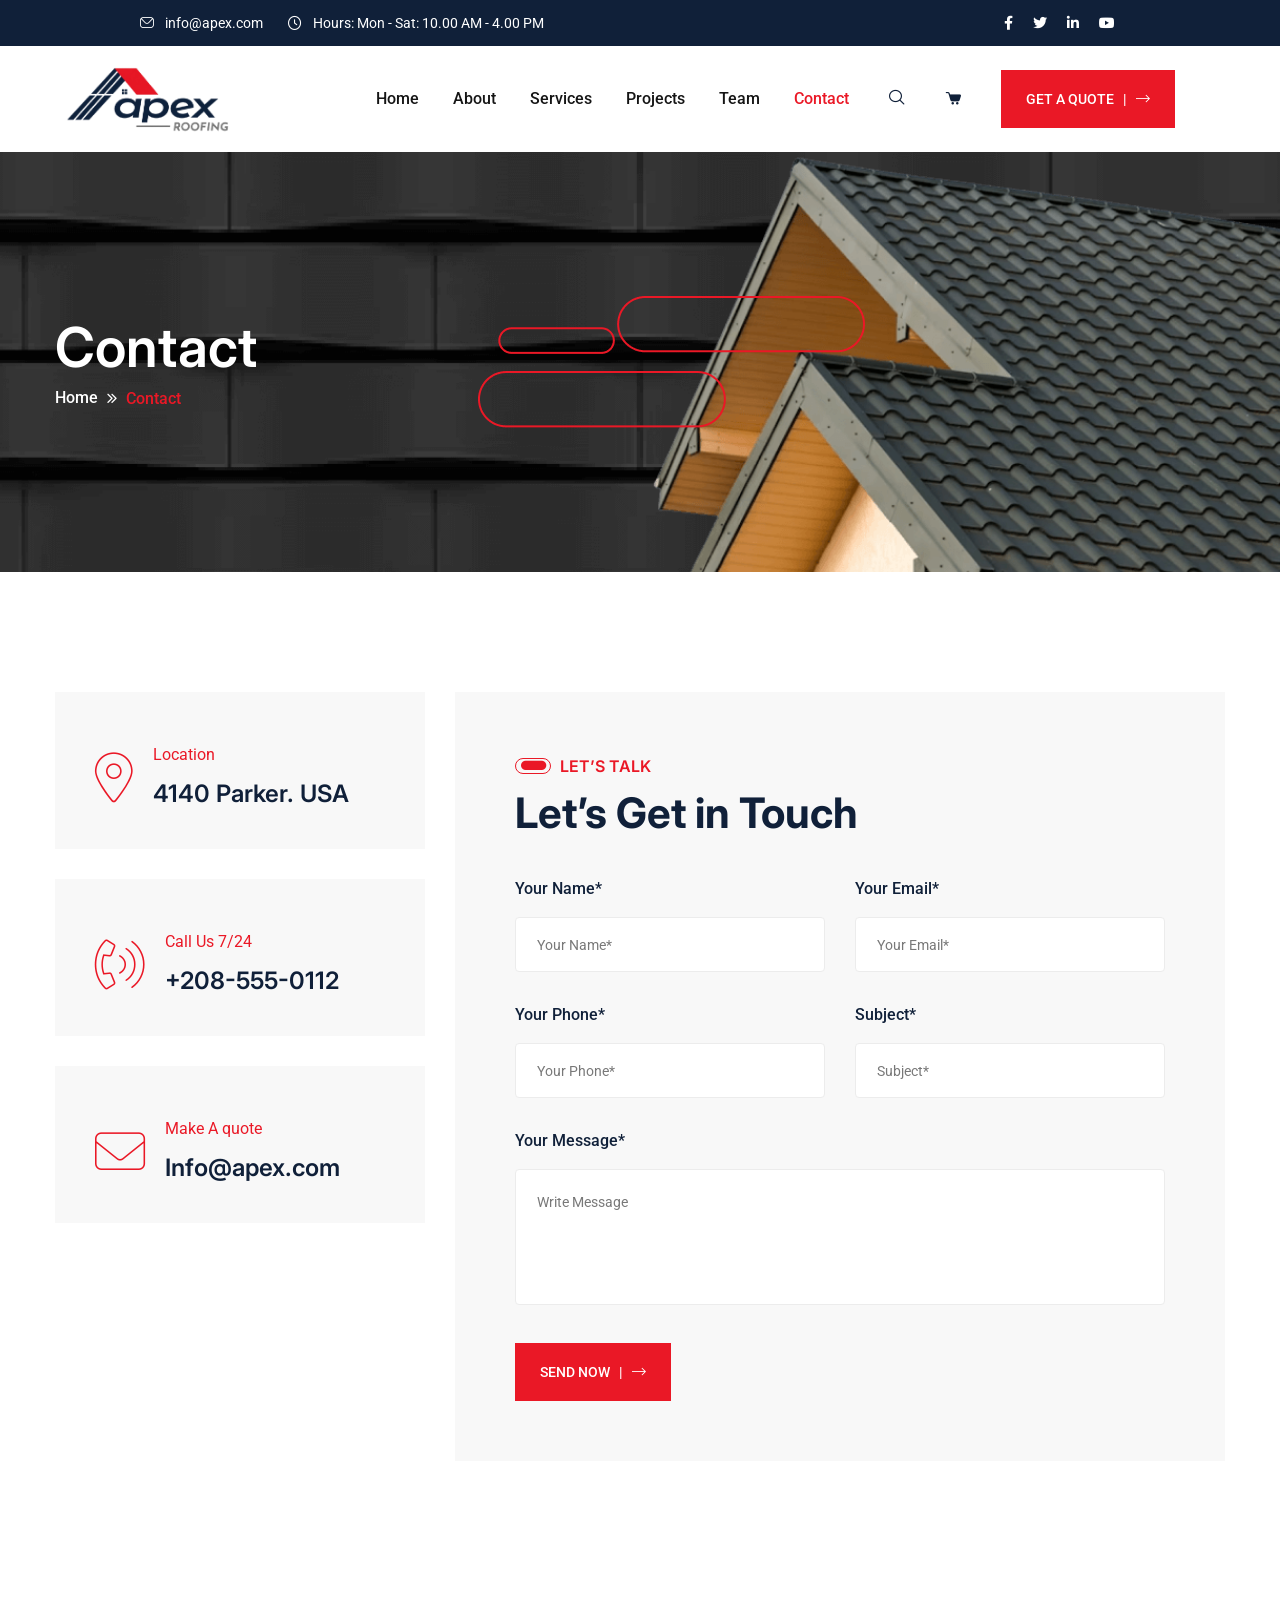
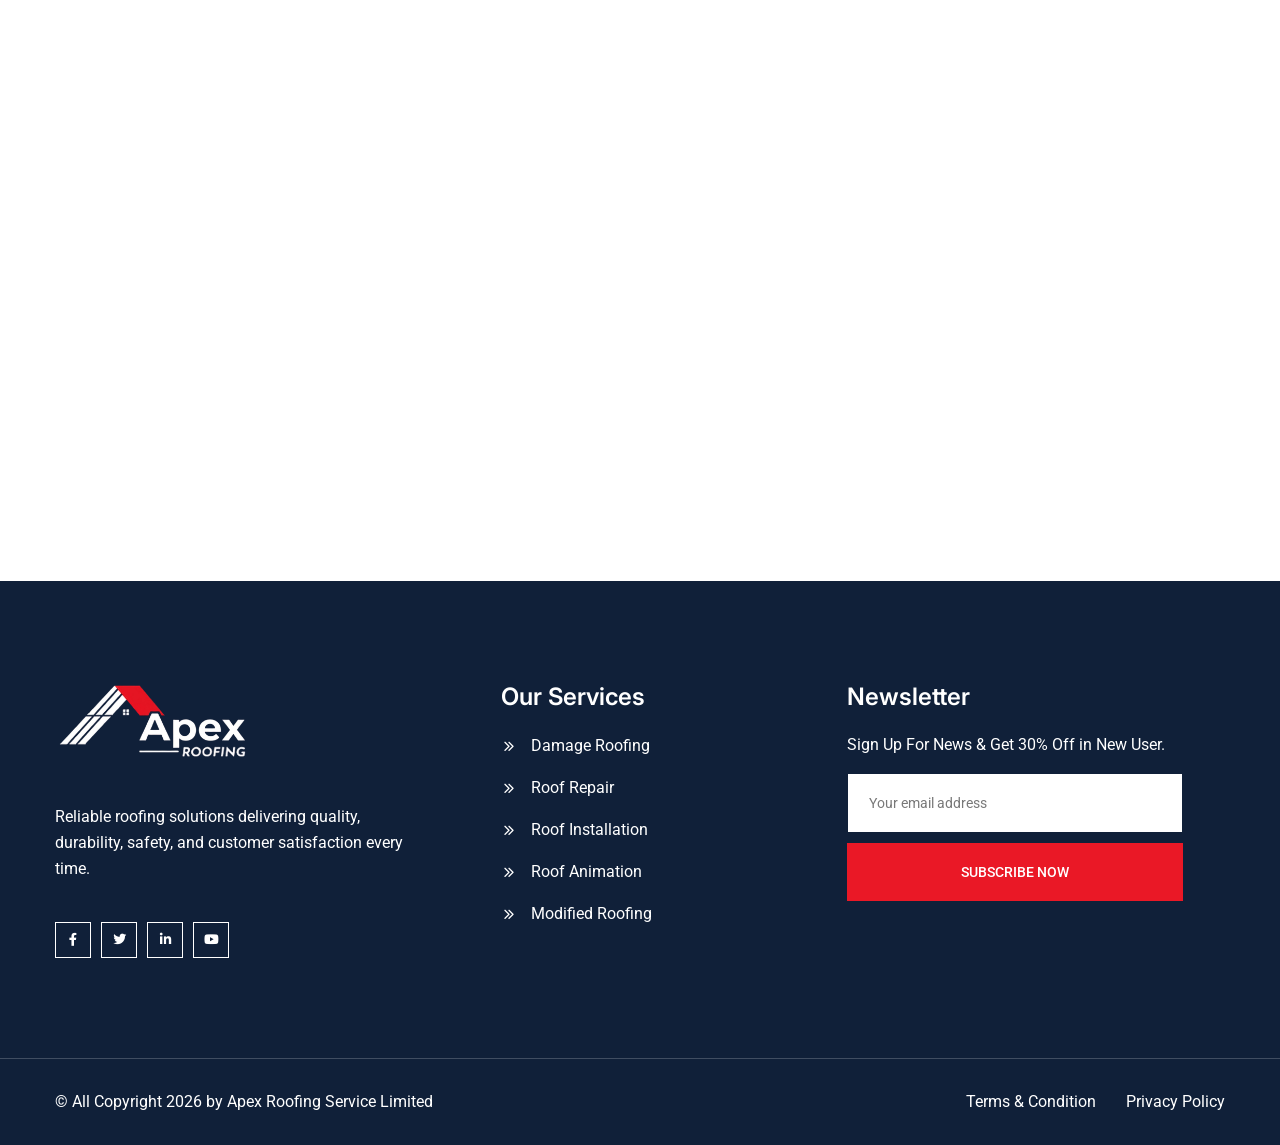
==== commit 6ebe1446: "Update contact.html" ====
--- a/contact.html
+++ b/contact.html
@@ -140,7 +140,7 @@
                         <div class="main-menu">
                            <nav id="mobile-menu">
                               <ul>
-                                 <li class="has-dropdown active">
+                                 <li class="has-dropdown">
                                     <a href="index.html">Home</a>
                                  </li>  
                                  <li>
@@ -417,4 +417,4 @@
 </body>
 
 
-</html>+</html>
